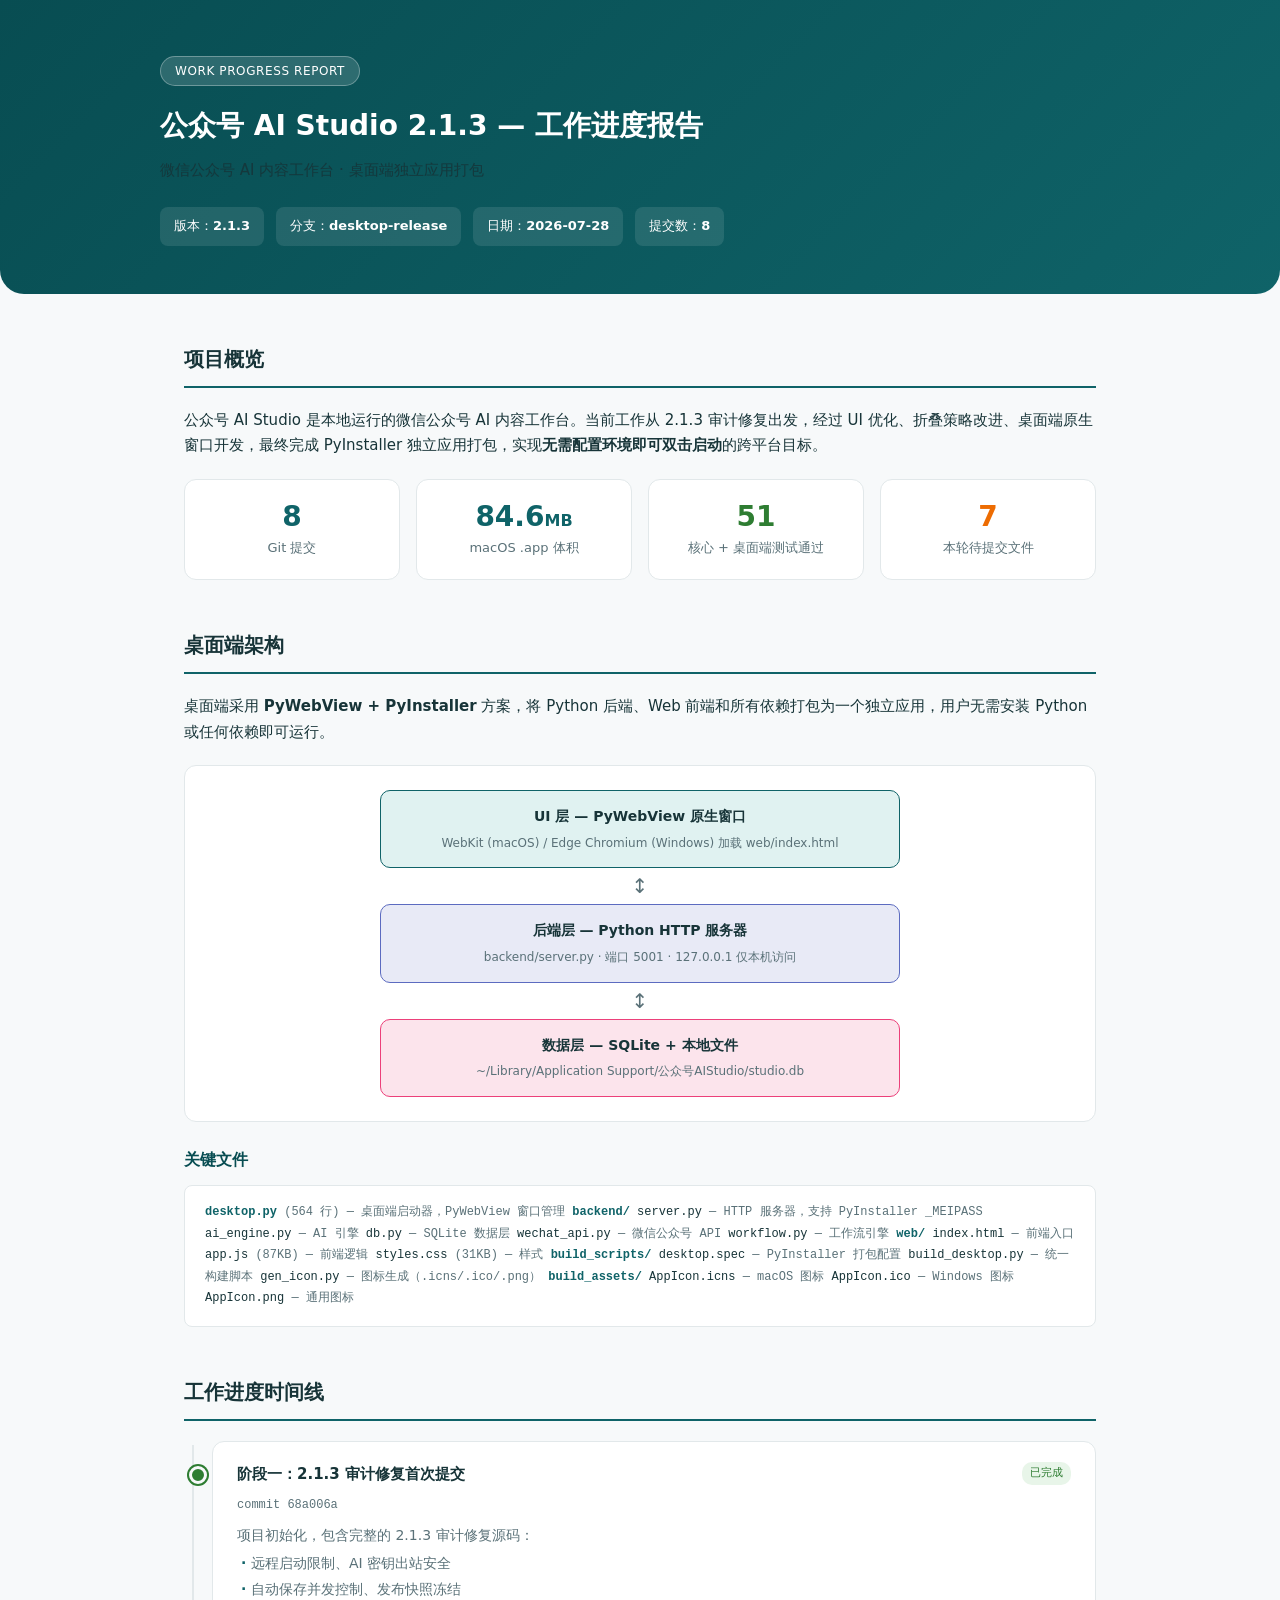
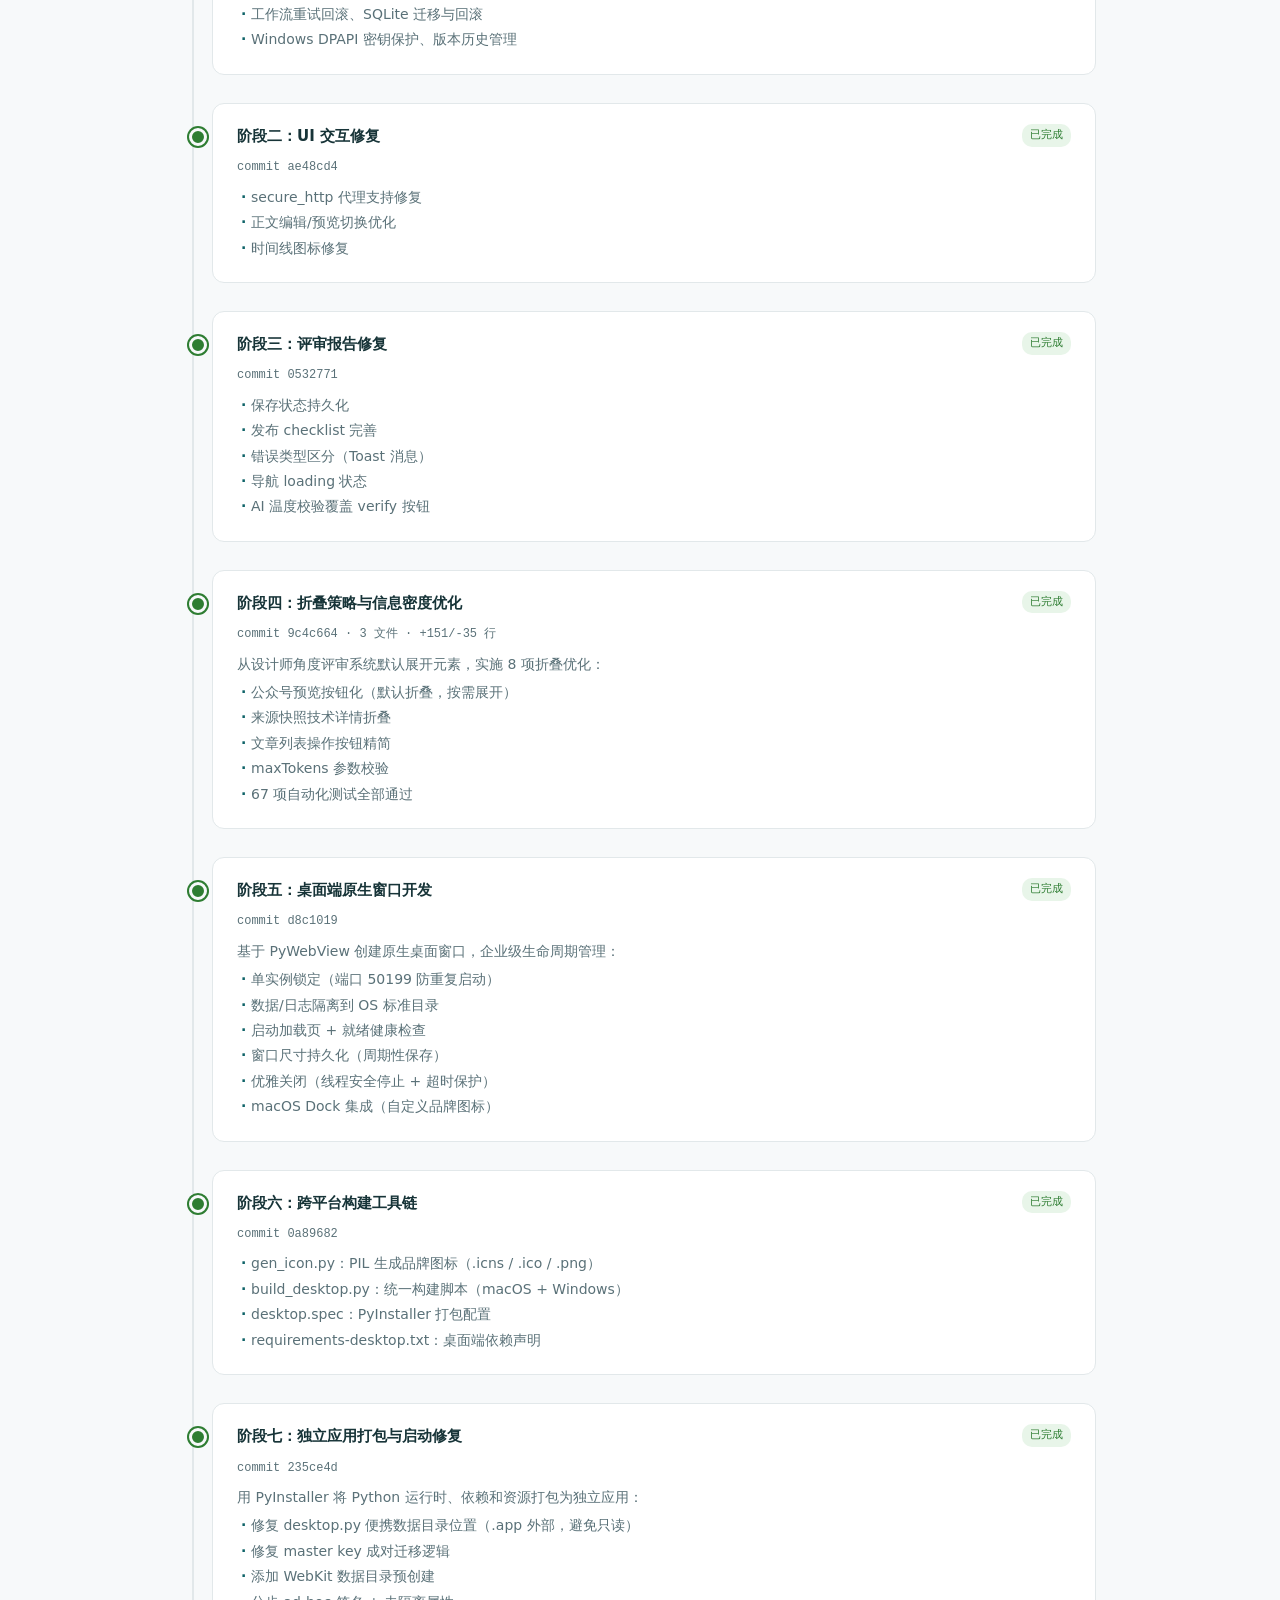
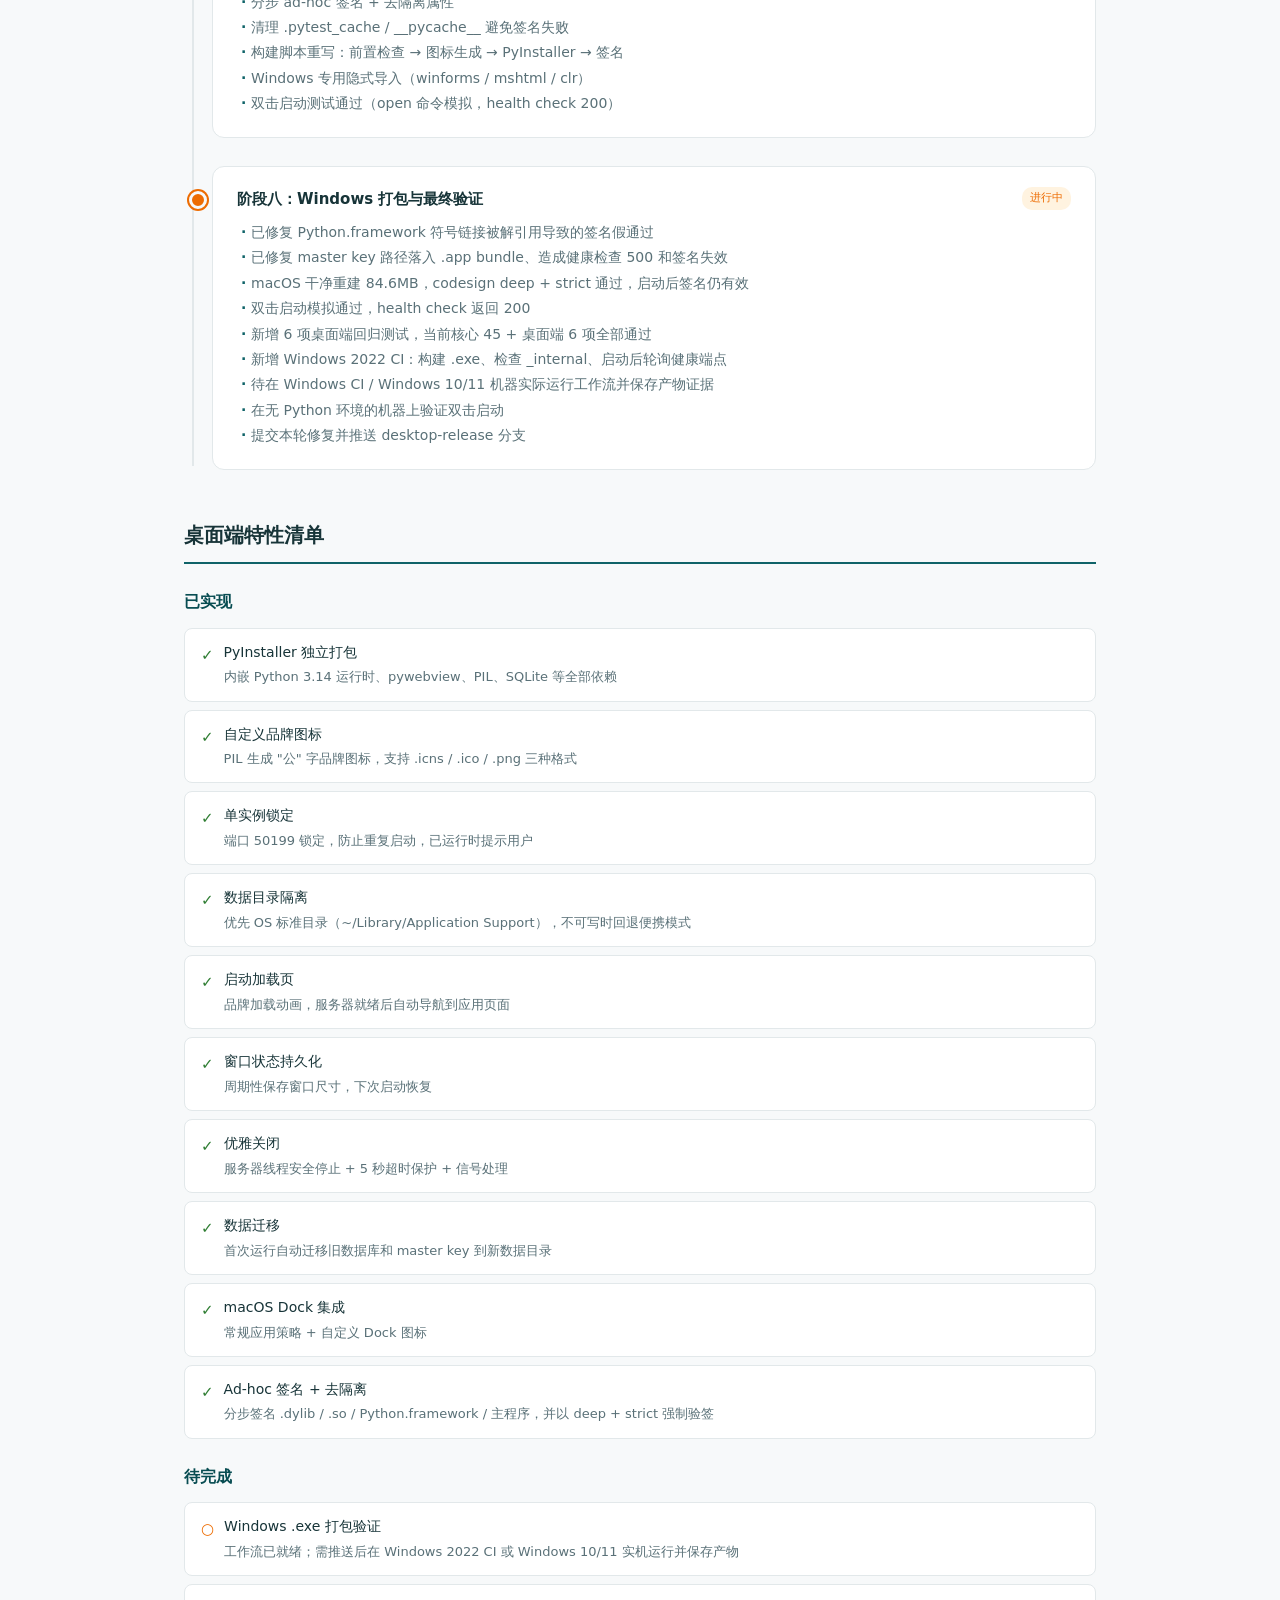
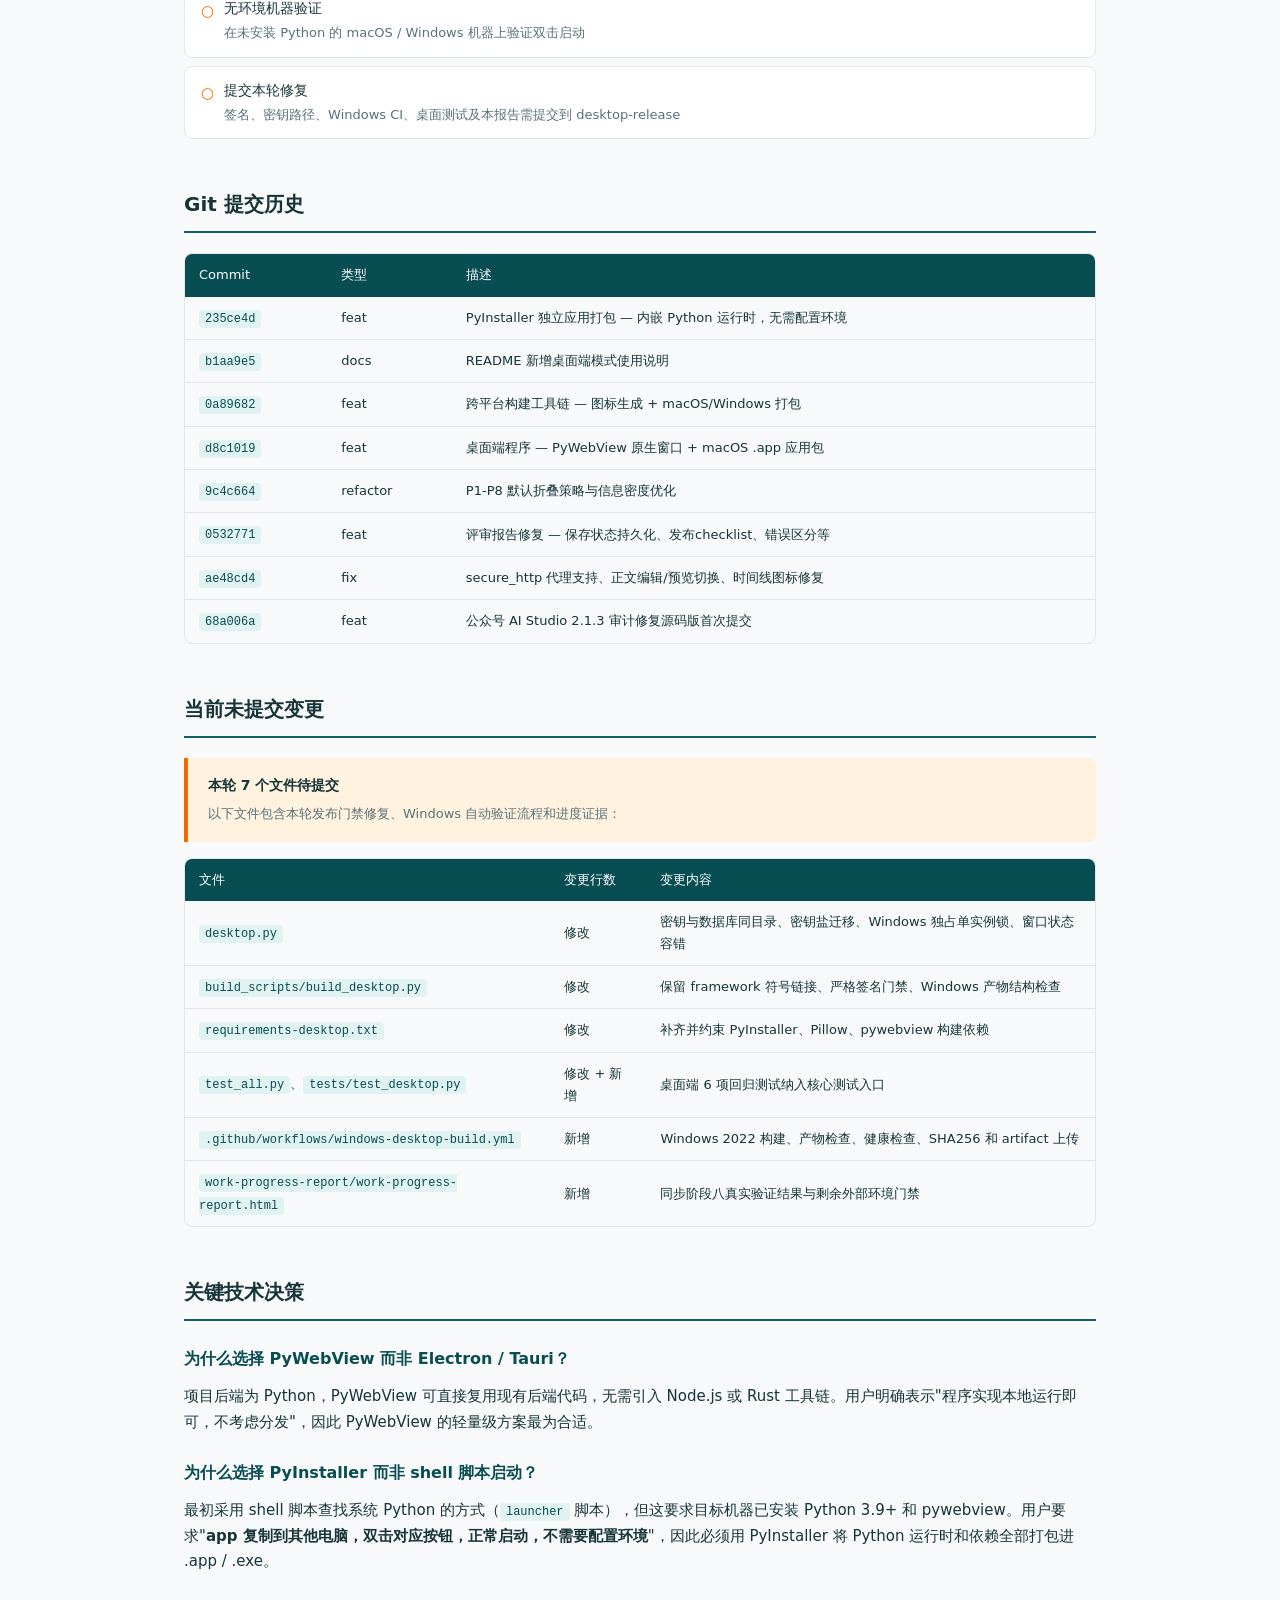
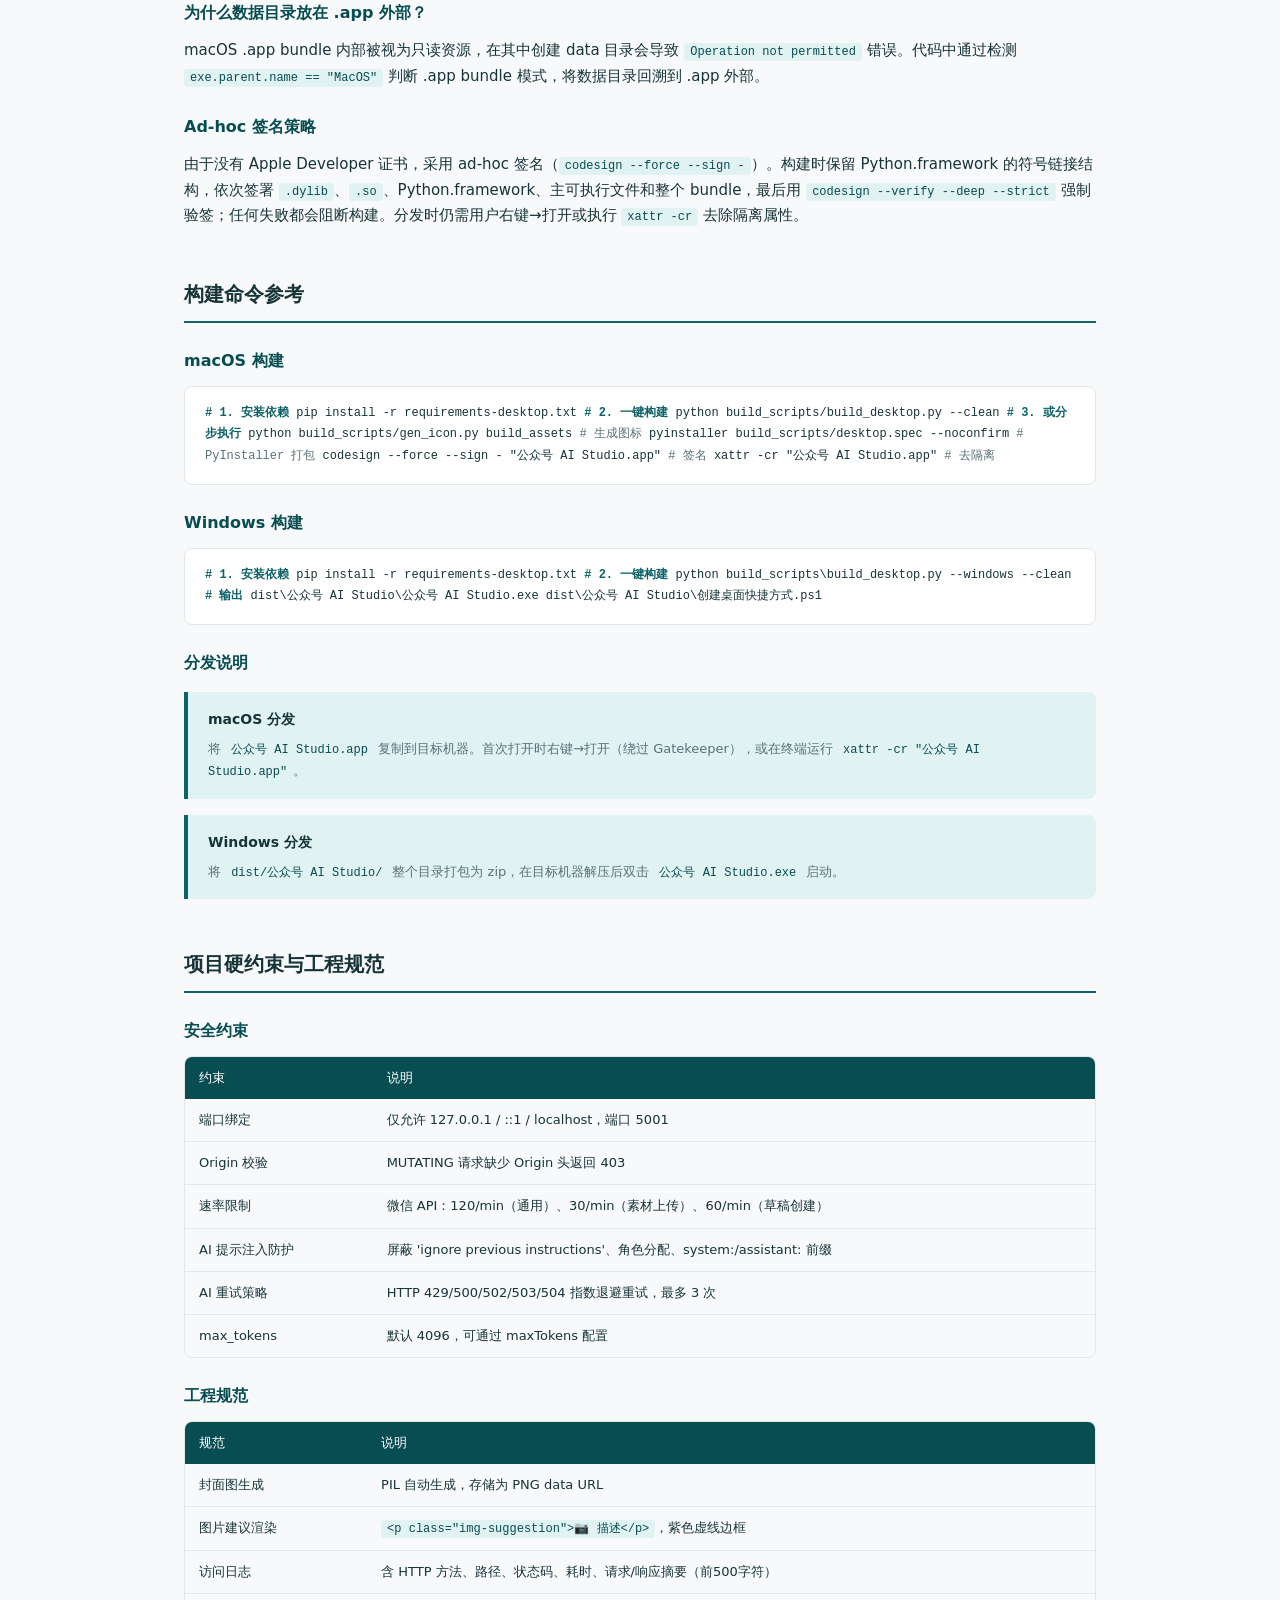
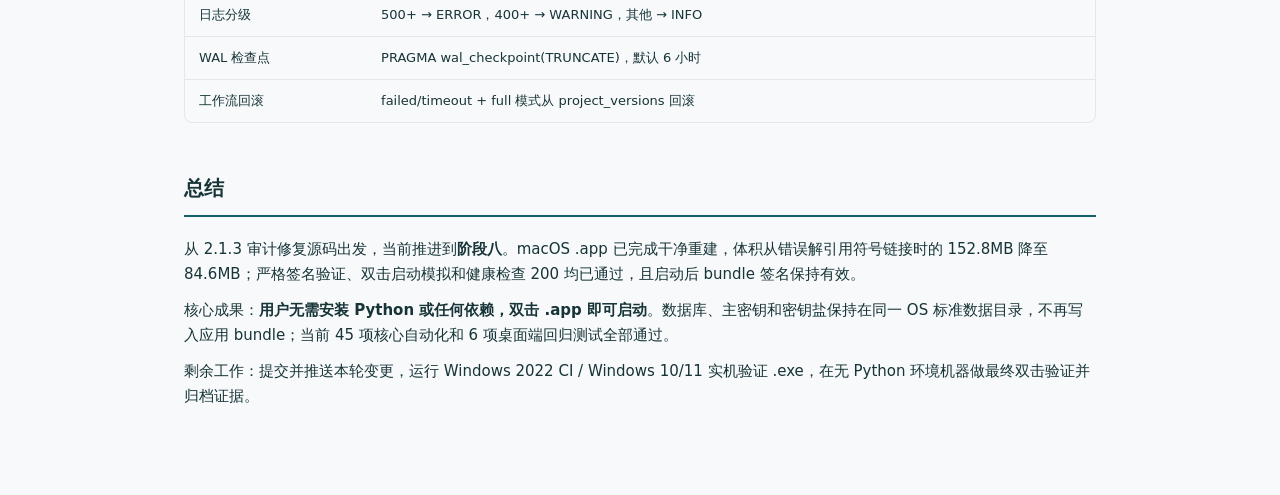
==== work-progress-report/work-progress-report.html @ 829db458 "fix: harden desktop packaging and validation" ====
<!-- Generated by Trae Work -->
<!DOCTYPE html>
<html lang="zh-CN">
<head>
<meta charset="UTF-8">
<meta name="viewport" content="width=device-width,initial-scale=1">
<title>公众号 AI Studio — 工作进度报告</title>
<style>
  @font-face {
    font-family: "Noto Sans SC";
    src: url("./_shared/fonts/NotoSansSC-Regular.ttf") format("truetype");
    font-weight: 400;
    font-display: swap;
  }
  @font-face {
    font-family: "Noto Sans SC";
    src: url("./_shared/fonts/NotoSansSC-Medium.ttf") format("truetype");
    font-weight: 500;
    font-display: swap;
  }
  @font-face {
    font-family: "Noto Sans SC";
    src: url("./_shared/fonts/NotoSansSC-Bold.ttf") format("truetype");
    font-weight: 700;
    font-display: swap;
  }
  :root {
    --bg: #f7f9fa;
    --bg2: #ffffff;
    --ink: #173438;
    --muted: #5a7178;
    --rule: #e2e8ea;
    --accent: #0f6368;
    --accent2: #084d52;
    --accent-light: #e0f2f1;
    --success: #2e7d32;
    --warning: #ed6c02;
    --danger: #c62828;
  }
  * { margin: 0; padding: 0; box-sizing: border-box; }
  body {
    font-family: "Noto Sans SC", -apple-system, "PingFang SC", "Microsoft YaHei", system-ui, sans-serif;
    background: var(--bg);
    color: var(--ink);
    line-height: 1.7;
    font-size: 15px;
  }
  .container { max-width: 960px; margin: 0 auto; padding: 0 24px 80px; }

  /* Hero */
  .hero {
    background: linear-gradient(135deg, var(--accent2), var(--accent));
    color: #fff;
    padding: 56px 24px 48px;
    border-radius: 0 0 24px 24px;
  }
  .hero-inner { max-width: 960px; margin: 0 auto; }
  .hero-badge {
    display: inline-block;
    background: rgba(255,255,255,0.15);
    border: 1px solid rgba(255,255,255,0.3);
    border-radius: 20px;
    padding: 4px 14px;
    font-size: 12px;
    font-weight: 500;
    letter-spacing: 0.05em;
    margin-bottom: 16px;
  }
  .hero h1 { font-size: 28px; font-weight: 700; margin-bottom: 8px; }
  .hero .subtitle { font-size: 15px; opacity: 0.85; margin-bottom: 24px; }
  .hero-meta { display: flex; flex-wrap: wrap; gap: 12px; }
  .hero-meta .meta-item {
    background: rgba(255,255,255,0.1);
    border-radius: 8px;
    padding: 8px 14px;
    font-size: 13px;
  }
  .hero-meta .meta-item strong { font-weight: 700; }

  /* Section */
  section { margin-top: 48px; }
  h2 {
    font-size: 20px;
    font-weight: 700;
    color: var(--ink);
    padding-bottom: 10px;
    border-bottom: 2px solid var(--accent);
    margin-bottom: 20px;
  }
  h3 {
    font-size: 16px;
    font-weight: 600;
    color: var(--accent2);
    margin: 24px 0 12px;
  }
  h4 {
    font-size: 14px;
    font-weight: 600;
    color: var(--ink);
    margin: 16px 0 8px;
  }
  p { margin-bottom: 10px; color: var(--ink); }
  strong { font-weight: 600; }

  /* Status cards */
  .status-grid {
    display: grid;
    grid-template-columns: repeat(auto-fit, minmax(180px, 1fr));
    gap: 16px;
    margin: 20px 0;
  }
  .status-card {
    background: var(--bg2);
    border: 1px solid var(--rule);
    border-radius: 12px;
    padding: 20px;
    text-align: center;
  }
  .status-card .num {
    font-size: 28px;
    font-weight: 700;
    color: var(--accent);
    line-height: 1.2;
  }
  .status-card .label {
    font-size: 13px;
    color: var(--muted);
    margin-top: 4px;
  }
  .status-card .num.success { color: var(--success); }
  .status-card .num.warning { color: var(--warning); }

  /* Phase timeline */
  .timeline { position: relative; padding-left: 28px; }
  .timeline::before {
    content: "";
    position: absolute;
    left: 8px;
    top: 4px;
    bottom: 4px;
    width: 2px;
    background: var(--rule);
  }
  .phase {
    position: relative;
    margin-bottom: 28px;
    background: var(--bg2);
    border: 1px solid var(--rule);
    border-radius: 12px;
    padding: 20px 24px;
  }
  .phase::before {
    content: "";
    position: absolute;
    left: -24px;
    top: 24px;
    width: 12px;
    height: 12px;
    border-radius: 50%;
    background: var(--accent);
    border: 3px solid var(--bg);
    box-shadow: 0 0 0 2px var(--accent);
  }
  .phase.done::before { background: var(--success); box-shadow: 0 0 0 2px var(--success); }
  .phase.current::before { background: var(--warning); box-shadow: 0 0 0 2px var(--warning); }
  .phase-header {
    display: flex;
    justify-content: space-between;
    align-items: flex-start;
    margin-bottom: 8px;
  }
  .phase-title { font-size: 15px; font-weight: 600; color: var(--ink); }
  .phase-tag {
    font-size: 11px;
    font-weight: 500;
    padding: 2px 8px;
    border-radius: 10px;
    white-space: nowrap;
  }
  .tag-done { background: #e8f5e9; color: var(--success); }
  .tag-current { background: #fff3e0; color: var(--warning); }
  .tag-pending { background: #f5f5f5; color: var(--muted); }
  .phase-commit {
    font-family: "SF Mono", "Fira Code", monospace;
    font-size: 12px;
    color: var(--muted);
    margin-bottom: 8px;
  }
  .phase-desc { font-size: 14px; color: var(--muted); line-height: 1.6; }
  .phase-desc ul { list-style: none; margin-top: 6px; }
  .phase-desc li { padding-left: 14px; position: relative; margin-bottom: 3px; }
  .phase-desc li::before { content: "·"; position: absolute; left: 4px; color: var(--accent); font-weight: 700; }

  /* Table */
  .table-wrap {
    overflow-x: auto;
    overflow-y: auto;
    max-height: 600px;
    border-radius: 8px;
    border: 1px solid var(--rule);
  }
  table {
    width: 100%;
    border-collapse: collapse;
    font-size: 13px;
  }
  th {
    background: var(--accent2);
    color: #fff;
    text-align: left;
    padding: 10px 14px;
    font-weight: 500;
    position: sticky;
    top: 0;
    z-index: 1;
  }
  td {
    padding: 10px 14px;
    border-bottom: 1px solid var(--rule);
    color: var(--ink);
  }
  tr:last-child td { border-bottom: none; }
  tr:hover td { background: var(--accent-light); }

  /* Callout */
  .callout {
    background: var(--accent-light);
    border-left: 4px solid var(--accent);
    border-radius: 0 8px 8px 0;
    padding: 16px 20px;
    margin: 16px 0;
  }
  .callout-warning {
    background: #fff3e0;
    border-left-color: var(--warning);
  }
  .callout-title { font-weight: 600; margin-bottom: 6px; font-size: 14px; }
  .callout p { font-size: 13px; color: var(--muted); margin: 0; }

  /* Feature list */
  .feature-list { list-style: none; }
  .feature-list li {
    background: var(--bg2);
    border: 1px solid var(--rule);
    border-radius: 8px;
    padding: 12px 16px;
    margin-bottom: 8px;
    display: flex;
    align-items: flex-start;
    gap: 10px;
  }
  .feature-list .check {
    color: var(--success);
    font-weight: 700;
    flex-shrink: 0;
    margin-top: 2px;
  }
  .feature-list .pending-icon {
    color: var(--warning);
    flex-shrink: 0;
    margin-top: 2px;
  }
  .feature-list .item-content { flex: 1; }
  .feature-list .item-title { font-weight: 500; font-size: 14px; }
  .feature-list .item-desc { font-size: 13px; color: var(--muted); margin-top: 2px; }

  /* Code */
  code {
    font-family: "SF Mono", "Fira Code", monospace;
    font-size: 12px;
    background: var(--accent-light);
    color: var(--accent2);
    padding: 2px 6px;
    border-radius: 4px;
  }

  /* Architecture diagram */
  .arch-diagram {
    background: var(--bg2);
    border: 1px solid var(--rule);
    border-radius: 12px;
    padding: 24px;
    margin: 20px 0;
  }
  .arch-flow {
    display: flex;
    flex-direction: column;
    align-items: center;
    gap: 8px;
  }
  .arch-layer {
    width: 100%;
    max-width: 520px;
    border-radius: 10px;
    padding: 14px 20px;
    text-align: center;
    font-size: 13px;
  }
  .arch-layer.ui { background: var(--accent-light); border: 1px solid var(--accent); }
  .arch-layer.backend { background: #e8eaf6; border: 1px solid #5c6bc0; }
  .arch-layer.data { background: #fce4ec; border: 1px solid #ec407a; }
  .arch-layer .layer-title { font-weight: 600; font-size: 14px; margin-bottom: 4px; }
  .arch-layer .layer-detail { font-size: 12px; color: var(--muted); }
  .arch-arrow {
    color: var(--muted);
    font-size: 20px;
    line-height: 1;
  }

  /* File tree */
  .file-tree {
    background: var(--bg2);
    border: 1px solid var(--rule);
    border-radius: 8px;
    padding: 16px 20px;
    font-family: "SF Mono", "Fira Code", monospace;
    font-size: 12px;
    line-height: 1.8;
    color: var(--ink);
    overflow-x: auto;
  }
  .file-tree .dir { color: var(--accent); font-weight: 600; }
  .file-tree .file { color: var(--ink); }
  .file-tree .size { color: var(--muted); }

  @media print {
    .hero { border-radius: 0; }
    .phase { break-inside: avoid; }
    table { font-size: 11px; }
  }
  @media (max-width: 600px) {
    .hero h1 { font-size: 22px; }
    .hero-meta { flex-direction: column; }
    .container { padding: 0 16px 60px; }
    .status-grid { grid-template-columns: 1fr 1fr; }
  }
</style>
</head>
<body>

<!-- Hero -->
<div class="hero">
  <div class="hero-inner">
    <span class="hero-badge">WORK PROGRESS REPORT</span>
    <h1>公众号 AI Studio 2.1.3 — 工作进度报告</h1>
    <p class="subtitle">微信公众号 AI 内容工作台 · 桌面端独立应用打包</p>
    <div class="hero-meta">
      <div class="meta-item">版本：<strong>2.1.3</strong></div>
      <div class="meta-item">分支：<strong>desktop-release</strong></div>
      <div class="meta-item">日期：<strong>2026-07-28</strong></div>
      <div class="meta-item">提交数：<strong>8</strong></div>
    </div>
  </div>
</div>

<div class="container">

<!-- 概览数据 -->
<section>
  <h2>项目概览</h2>
  <p>公众号 AI Studio 是本地运行的微信公众号 AI 内容工作台。当前工作从 2.1.3 审计修复出发，经过 UI 优化、折叠策略改进、桌面端原生窗口开发，最终完成 PyInstaller 独立应用打包，实现<strong>无需配置环境即可双击启动</strong>的跨平台目标。</p>

  <div class="status-grid">
    <div class="status-card">
      <div class="num">8</div>
      <div class="label">Git 提交</div>
    </div>
    <div class="status-card">
      <div class="num">84.6<span style="font-size:16px">MB</span></div>
      <div class="label">macOS .app 体积</div>
    </div>
    <div class="status-card">
      <div class="num success">51</div>
      <div class="label">核心 + 桌面端测试通过</div>
    </div>
    <div class="status-card">
      <div class="num warning">7</div>
      <div class="label">本轮待提交文件</div>
    </div>
  </div>
</section>

<!-- 架构图 -->
<section>
  <h2>桌面端架构</h2>
  <p>桌面端采用 <strong>PyWebView + PyInstaller</strong> 方案，将 Python 后端、Web 前端和所有依赖打包为一个独立应用，用户无需安装 Python 或任何依赖即可运行。</p>

  <div class="arch-diagram">
    <div class="arch-flow">
      <div class="arch-layer ui">
        <div class="layer-title">UI 层 — PyWebView 原生窗口</div>
        <div class="layer-detail">WebKit (macOS) / Edge Chromium (Windows) 加载 web/index.html</div>
      </div>
      <div class="arch-arrow">↕</div>
      <div class="arch-layer backend">
        <div class="layer-title">后端层 — Python HTTP 服务器</div>
        <div class="layer-detail">backend/server.py · 端口 5001 · 127.0.0.1 仅本机访问</div>
      </div>
      <div class="arch-arrow">↕</div>
      <div class="arch-layer data">
        <div class="layer-title">数据层 — SQLite + 本地文件</div>
        <div class="layer-detail">~/Library/Application Support/公众号AIStudio/studio.db</div>
      </div>
    </div>
  </div>

  <h3>关键文件</h3>
  <div class="file-tree">
<span class="dir">desktop.py</span> <span class="size">(564 行)</span>  <span class="size">— 桌面端启动器，PyWebView 窗口管理</span>
<span class="dir">backend/</span>
  <span class="file">server.py</span>        <span class="size">— HTTP 服务器，支持 PyInstaller _MEIPASS</span>
  <span class="file">ai_engine.py</span>     <span class="size">— AI 引擎</span>
  <span class="file">db.py</span>            <span class="size">— SQLite 数据层</span>
  <span class="file">wechat_api.py</span>   <span class="size">— 微信公众号 API</span>
  <span class="file">workflow.py</span>     <span class="size">— 工作流引擎</span>
<span class="dir">web/</span>
  <span class="file">index.html</span>       <span class="size">— 前端入口</span>
  <span class="file">app.js</span>           <span class="size">(87KB) — 前端逻辑</span>
  <span class="file">styles.css</span>      <span class="size">(31KB) — 样式</span>
<span class="dir">build_scripts/</span>
  <span class="file">desktop.spec</span>     <span class="size">— PyInstaller 打包配置</span>
  <span class="file">build_desktop.py</span> <span class="size">— 统一构建脚本</span>
  <span class="file">gen_icon.py</span>      <span class="size">— 图标生成（.icns/.ico/.png）</span>
<span class="dir">build_assets/</span>
  <span class="file">AppIcon.icns</span>     <span class="size">— macOS 图标</span>
  <span class="file">AppIcon.ico</span>      <span class="size">— Windows 图标</span>
  <span class="file">AppIcon.png</span>      <span class="size">— 通用图标</span>
  </div>
</section>

<!-- 工作阶段时间线 -->
<section>
  <h2>工作进度时间线</h2>

  <div class="timeline">

    <div class="phase done">
      <div class="phase-header">
        <span class="phase-title">阶段一：2.1.3 审计修复首次提交</span>
        <span class="phase-tag tag-done">已完成</span>
      </div>
      <div class="phase-commit">commit 68a006a</div>
      <div class="phase-desc">
        项目初始化，包含完整的 2.1.3 审计修复源码：
        <ul>
          <li>远程启动限制、AI 密钥出站安全</li>
          <li>自动保存并发控制、发布快照冻结</li>
          <li>工作流重试回滚、SQLite 迁移与回滚</li>
          <li>Windows DPAPI 密钥保护、版本历史管理</li>
        </ul>
      </div>
    </div>

    <div class="phase done">
      <div class="phase-header">
        <span class="phase-title">阶段二：UI 交互修复</span>
        <span class="phase-tag tag-done">已完成</span>
      </div>
      <div class="phase-commit">commit ae48cd4</div>
      <div class="phase-desc">
        <ul>
          <li>secure_http 代理支持修复</li>
          <li>正文编辑/预览切换优化</li>
          <li>时间线图标修复</li>
        </ul>
      </div>
    </div>

    <div class="phase done">
      <div class="phase-header">
        <span class="phase-title">阶段三：评审报告修复</span>
        <span class="phase-tag tag-done">已完成</span>
      </div>
      <div class="phase-commit">commit 0532771</div>
      <div class="phase-desc">
        <ul>
          <li>保存状态持久化</li>
          <li>发布 checklist 完善</li>
          <li>错误类型区分（Toast 消息）</li>
          <li>导航 loading 状态</li>
          <li>AI 温度校验覆盖 verify 按钮</li>
        </ul>
      </div>
    </div>

    <div class="phase done">
      <div class="phase-header">
        <span class="phase-title">阶段四：折叠策略与信息密度优化</span>
        <span class="phase-tag tag-done">已完成</span>
      </div>
      <div class="phase-commit">commit 9c4c664 · 3 文件 · +151/-35 行</div>
      <div class="phase-desc">
        从设计师角度评审系统默认展开元素，实施 8 项折叠优化：
        <ul>
          <li>公众号预览按钮化（默认折叠，按需展开）</li>
          <li>来源快照技术详情折叠</li>
          <li>文章列表操作按钮精简</li>
          <li>maxTokens 参数校验</li>
          <li>67 项自动化测试全部通过</li>
        </ul>
      </div>
    </div>

    <div class="phase done">
      <div class="phase-header">
        <span class="phase-title">阶段五：桌面端原生窗口开发</span>
        <span class="phase-tag tag-done">已完成</span>
      </div>
      <div class="phase-commit">commit d8c1019</div>
      <div class="phase-desc">
        基于 PyWebView 创建原生桌面窗口，企业级生命周期管理：
        <ul>
          <li>单实例锁定（端口 50199 防重复启动）</li>
          <li>数据/日志隔离到 OS 标准目录</li>
          <li>启动加载页 + 就绪健康检查</li>
          <li>窗口尺寸持久化（周期性保存）</li>
          <li>优雅关闭（线程安全停止 + 超时保护）</li>
          <li>macOS Dock 集成（自定义品牌图标）</li>
        </ul>
      </div>
    </div>

    <div class="phase done">
      <div class="phase-header">
        <span class="phase-title">阶段六：跨平台构建工具链</span>
        <span class="phase-tag tag-done">已完成</span>
      </div>
      <div class="phase-commit">commit 0a89682</div>
      <div class="phase-desc">
        <ul>
          <li>gen_icon.py：PIL 生成品牌图标（.icns / .ico / .png）</li>
          <li>build_desktop.py：统一构建脚本（macOS + Windows）</li>
          <li>desktop.spec：PyInstaller 打包配置</li>
          <li>requirements-desktop.txt：桌面端依赖声明</li>
        </ul>
      </div>
    </div>

    <div class="phase done">
      <div class="phase-header">
        <span class="phase-title">阶段七：独立应用打包与启动修复</span>
        <span class="phase-tag tag-done">已完成</span>
      </div>
      <div class="phase-commit">commit 235ce4d</div>
      <div class="phase-desc">
        用 PyInstaller 将 Python 运行时、依赖和资源打包为独立应用：
        <ul>
          <li>修复 desktop.py 便携数据目录位置（.app 外部，避免只读）</li>
          <li>修复 master key 成对迁移逻辑</li>
          <li>添加 WebKit 数据目录预创建</li>
          <li>分步 ad-hoc 签名 + 去隔离属性</li>
          <li>清理 .pytest_cache / __pycache__ 避免签名失败</li>
          <li>构建脚本重写：前置检查 → 图标生成 → PyInstaller → 签名</li>
          <li>Windows 专用隐式导入（winforms / mshtml / clr）</li>
          <li>双击启动测试通过（open 命令模拟，health check 200）</li>
        </ul>
      </div>
    </div>

    <div class="phase current">
      <div class="phase-header">
        <span class="phase-title">阶段八：Windows 打包与最终验证</span>
        <span class="phase-tag tag-current">进行中</span>
      </div>
      <div class="phase-desc">
        <ul>
          <li>已修复 Python.framework 符号链接被解引用导致的签名假通过</li>
          <li>已修复 master key 路径落入 .app bundle、造成健康检查 500 和签名失效</li>
          <li>macOS 干净重建 84.6MB，codesign deep + strict 通过，启动后签名仍有效</li>
          <li>双击启动模拟通过，health check 返回 200</li>
          <li>新增 6 项桌面端回归测试，当前核心 45 + 桌面端 6 项全部通过</li>
          <li>新增 Windows 2022 CI：构建 .exe、检查 _internal、启动后轮询健康端点</li>
          <li>待在 Windows CI / Windows 10/11 机器实际运行工作流并保存产物证据</li>
          <li>在无 Python 环境的机器上验证双击启动</li>
          <li>提交本轮修复并推送 desktop-release 分支</li>
        </ul>
      </div>
    </div>

  </div>
</section>

<!-- 桌面端特性 -->
<section>
  <h2>桌面端特性清单</h2>

  <h3>已实现</h3>
  <ul class="feature-list">
    <li>
      <span class="check">✓</span>
      <div class="item-content">
        <div class="item-title">PyInstaller 独立打包</div>
        <div class="item-desc">内嵌 Python 3.14 运行时、pywebview、PIL、SQLite 等全部依赖</div>
      </div>
    </li>
    <li>
      <span class="check">✓</span>
      <div class="item-content">
        <div class="item-title">自定义品牌图标</div>
        <div class="item-desc">PIL 生成 "公" 字品牌图标，支持 .icns / .ico / .png 三种格式</div>
      </div>
    </li>
    <li>
      <span class="check">✓</span>
      <div class="item-content">
        <div class="item-title">单实例锁定</div>
        <div class="item-desc">端口 50199 锁定，防止重复启动，已运行时提示用户</div>
      </div>
    </li>
    <li>
      <span class="check">✓</span>
      <div class="item-content">
        <div class="item-title">数据目录隔离</div>
        <div class="item-desc">优先 OS 标准目录（~/Library/Application Support），不可写时回退便携模式</div>
      </div>
    </li>
    <li>
      <span class="check">✓</span>
      <div class="item-content">
        <div class="item-title">启动加载页</div>
        <div class="item-desc">品牌加载动画，服务器就绪后自动导航到应用页面</div>
      </div>
    </li>
    <li>
      <span class="check">✓</span>
      <div class="item-content">
        <div class="item-title">窗口状态持久化</div>
        <div class="item-desc">周期性保存窗口尺寸，下次启动恢复</div>
      </div>
    </li>
    <li>
      <span class="check">✓</span>
      <div class="item-content">
        <div class="item-title">优雅关闭</div>
        <div class="item-desc">服务器线程安全停止 + 5 秒超时保护 + 信号处理</div>
      </div>
    </li>
    <li>
      <span class="check">✓</span>
      <div class="item-content">
        <div class="item-title">数据迁移</div>
        <div class="item-desc">首次运行自动迁移旧数据库和 master key 到新数据目录</div>
      </div>
    </li>
    <li>
      <span class="check">✓</span>
      <div class="item-content">
        <div class="item-title">macOS Dock 集成</div>
        <div class="item-desc">常规应用策略 + 自定义 Dock 图标</div>
      </div>
    </li>
    <li>
      <span class="check">✓</span>
      <div class="item-content">
        <div class="item-title">Ad-hoc 签名 + 去隔离</div>
        <div class="item-desc">分步签名 .dylib / .so / Python.framework / 主程序，并以 deep + strict 强制验签</div>
      </div>
    </li>
  </ul>

  <h3>待完成</h3>
  <ul class="feature-list">
    <li>
      <span class="pending-icon">○</span>
      <div class="item-content">
        <div class="item-title">Windows .exe 打包验证</div>
        <div class="item-desc">工作流已就绪；需推送后在 Windows 2022 CI 或 Windows 10/11 实机运行并保存产物</div>
      </div>
    </li>
    <li>
      <span class="pending-icon">○</span>
      <div class="item-content">
        <div class="item-title">无环境机器验证</div>
        <div class="item-desc">在未安装 Python 的 macOS / Windows 机器上验证双击启动</div>
      </div>
    </li>
    <li>
      <span class="pending-icon">○</span>
      <div class="item-content">
        <div class="item-title">提交本轮修复</div>
        <div class="item-desc">签名、密钥路径、Windows CI、桌面测试及本报告需提交到 desktop-release</div>
      </div>
    </li>
  </ul>
</section>

<!-- Git 提交历史 -->
<section>
  <h2>Git 提交历史</h2>
  <div class="table-wrap">
    <table>
      <thead>
        <tr>
          <th>Commit</th>
          <th>类型</th>
          <th>描述</th>
        </tr>
      </thead>
      <tbody>
        <tr>
          <td><code>235ce4d</code></td>
          <td>feat</td>
          <td>PyInstaller 独立应用打包 — 内嵌 Python 运行时，无需配置环境</td>
        </tr>
        <tr>
          <td><code>b1aa9e5</code></td>
          <td>docs</td>
          <td>README 新增桌面端模式使用说明</td>
        </tr>
        <tr>
          <td><code>0a89682</code></td>
          <td>feat</td>
          <td>跨平台构建工具链 — 图标生成 + macOS/Windows 打包</td>
        </tr>
        <tr>
          <td><code>d8c1019</code></td>
          <td>feat</td>
          <td>桌面端程序 — PyWebView 原生窗口 + macOS .app 应用包</td>
        </tr>
        <tr>
          <td><code>9c4c664</code></td>
          <td>refactor</td>
          <td>P1-P8 默认折叠策略与信息密度优化</td>
        </tr>
        <tr>
          <td><code>0532771</code></td>
          <td>feat</td>
          <td>评审报告修复 — 保存状态持久化、发布checklist、错误区分等</td>
        </tr>
        <tr>
          <td><code>ae48cd4</code></td>
          <td>fix</td>
          <td>secure_http 代理支持、正文编辑/预览切换、时间线图标修复</td>
        </tr>
        <tr>
          <td><code>68a006a</code></td>
          <td>feat</td>
          <td>公众号 AI Studio 2.1.3 审计修复源码版首次提交</td>
        </tr>
      </tbody>
    </table>
  </div>
</section>

<!-- 未提交变更 -->
<section>
  <h2>当前未提交变更</h2>
  <div class="callout callout-warning">
    <div class="callout-title">本轮 7 个文件待提交</div>
    <p>以下文件包含本轮发布门禁修复、Windows 自动验证流程和进度证据：</p>
  </div>
  <div class="table-wrap">
    <table>
      <thead>
        <tr>
          <th>文件</th>
          <th>变更行数</th>
          <th>变更内容</th>
        </tr>
      </thead>
      <tbody>
        <tr>
          <td><code>desktop.py</code></td>
          <td>修改</td>
          <td>密钥与数据库同目录、密钥盐迁移、Windows 独占单实例锁、窗口状态容错</td>
        </tr>
        <tr>
          <td><code>build_scripts/build_desktop.py</code></td>
          <td>修改</td>
          <td>保留 framework 符号链接、严格签名门禁、Windows 产物结构检查</td>
        </tr>
        <tr>
          <td><code>requirements-desktop.txt</code></td>
          <td>修改</td>
          <td>补齐并约束 PyInstaller、Pillow、pywebview 构建依赖</td>
        </tr>
        <tr>
          <td><code>test_all.py</code>、<code>tests/test_desktop.py</code></td>
          <td>修改 + 新增</td>
          <td>桌面端 6 项回归测试纳入核心测试入口</td>
        </tr>
        <tr>
          <td><code>.github/workflows/windows-desktop-build.yml</code></td>
          <td>新增</td>
          <td>Windows 2022 构建、产物检查、健康检查、SHA256 和 artifact 上传</td>
        </tr>
        <tr>
          <td><code>work-progress-report/work-progress-report.html</code></td>
          <td>新增</td>
          <td>同步阶段八真实验证结果与剩余外部环境门禁</td>
        </tr>
      </tbody>
    </table>
  </div>
</section>

<!-- 关键技术决策 -->
<section>
  <h2>关键技术决策</h2>

  <h3>为什么选择 PyWebView 而非 Electron / Tauri？</h3>
  <p>项目后端为 Python，PyWebView 可直接复用现有后端代码，无需引入 Node.js 或 Rust 工具链。用户明确表示"程序实现本地运行即可，不考虑分发"，因此 PyWebView 的轻量级方案最为合适。</p>

  <h3>为什么选择 PyInstaller 而非 shell 脚本启动？</h3>
  <p>最初采用 shell 脚本查找系统 Python 的方式（<code>launcher</code> 脚本），但这要求目标机器已安装 Python 3.9+ 和 pywebview。用户要求"<strong>app 复制到其他电脑，双击对应按钮，正常启动，不需要配置环境</strong>"，因此必须用 PyInstaller 将 Python 运行时和依赖全部打包进 .app / .exe。</p>

  <h3>为什么数据目录放在 .app 外部？</h3>
  <p>macOS .app bundle 内部被视为只读资源，在其中创建 data 目录会导致 <code>Operation not permitted</code> 错误。代码中通过检测 <code>exe.parent.name == "MacOS"</code> 判断 .app bundle 模式，将数据目录回溯到 .app 外部。</p>

  <h3>Ad-hoc 签名策略</h3>
  <p>由于没有 Apple Developer 证书，采用 ad-hoc 签名（<code>codesign --force --sign -</code>）。构建时保留 Python.framework 的符号链接结构，依次签署 <code>.dylib</code>、<code>.so</code>、Python.framework、主可执行文件和整个 bundle，最后用 <code>codesign --verify --deep --strict</code> 强制验签；任何失败都会阻断构建。分发时仍需用户右键→打开或执行 <code>xattr -cr</code> 去除隔离属性。</p>
</section>

<!-- 构建命令 -->
<section>
  <h2>构建命令参考</h2>

  <h3>macOS 构建</h3>
  <div class="file-tree">
<span class="dir"># 1. 安装依赖</span>
pip install -r requirements-desktop.txt

<span class="dir"># 2. 一键构建</span>
python build_scripts/build_desktop.py --clean

<span class="dir"># 3. 或分步执行</span>
python build_scripts/gen_icon.py build_assets     <span class="size"># 生成图标</span>
pyinstaller build_scripts/desktop.spec --noconfirm <span class="size"># PyInstaller 打包</span>
codesign --force --sign - "公众号 AI Studio.app"  <span class="size"># 签名</span>
xattr -cr "公众号 AI Studio.app"                   <span class="size"># 去隔离</span>
  </div>

  <h3>Windows 构建</h3>
  <div class="file-tree">
<span class="dir"># 1. 安装依赖</span>
pip install -r requirements-desktop.txt

<span class="dir"># 2. 一键构建</span>
python build_scripts\build_desktop.py --windows --clean

<span class="dir"># 输出</span>
<span class="file">dist\公众号 AI Studio\公众号 AI Studio.exe</span>
<span class="file">dist\公众号 AI Studio\创建桌面快捷方式.ps1</span>
  </div>

  <h3>分发说明</h3>
  <div class="callout">
    <div class="callout-title">macOS 分发</div>
    <p>将 <code>公众号 AI Studio.app</code> 复制到目标机器。首次打开时右键→打开（绕过 Gatekeeper），或在终端运行 <code>xattr -cr "公众号 AI Studio.app"</code>。</p>
  </div>
  <div class="callout">
    <div class="callout-title">Windows 分发</div>
    <p>将 <code>dist/公众号 AI Studio/</code> 整个目录打包为 zip，在目标机器解压后双击 <code>公众号 AI Studio.exe</code> 启动。</p>
  </div>
</section>

<!-- 硬约束与工程规范 -->
<section>
  <h2>项目硬约束与工程规范</h2>

  <h3>安全约束</h3>
  <div class="table-wrap">
    <table>
      <thead>
        <tr><th>约束</th><th>说明</th></tr>
      </thead>
      <tbody>
        <tr><td>端口绑定</td><td>仅允许 127.0.0.1 / ::1 / localhost，端口 5001</td></tr>
        <tr><td>Origin 校验</td><td>MUTATING 请求缺少 Origin 头返回 403</td></tr>
        <tr><td>速率限制</td><td>微信 API：120/min（通用）、30/min（素材上传）、60/min（草稿创建）</td></tr>
        <tr><td>AI 提示注入防护</td><td>屏蔽 'ignore previous instructions'、角色分配、system:/assistant: 前缀</td></tr>
        <tr><td>AI 重试策略</td><td>HTTP 429/500/502/503/504 指数退避重试，最多 3 次</td></tr>
        <tr><td>max_tokens</td><td>默认 4096，可通过 maxTokens 配置</td></tr>
      </tbody>
    </table>
  </div>

  <h3>工程规范</h3>
  <div class="table-wrap">
    <table>
      <thead>
        <tr><th>规范</th><th>说明</th></tr>
      </thead>
      <tbody>
        <tr><td>封面图生成</td><td>PIL 自动生成，存储为 PNG data URL</td></tr>
        <tr><td>图片建议渲染</td><td><code>&lt;p class="img-suggestion"&gt;📷 描述&lt;/p&gt;</code>，紫色虚线边框</td></tr>
        <tr><td>访问日志</td><td>含 HTTP 方法、路径、状态码、耗时、请求/响应摘要（前500字符）</td></tr>
        <tr><td>日志分级</td><td>500+ → ERROR，400+ → WARNING，其他 → INFO</td></tr>
        <tr><td>WAL 检查点</td><td>PRAGMA wal_checkpoint(TRUNCATE)，默认 6 小时</td></tr>
        <tr><td>工作流回滚</td><td>failed/timeout + full 模式从 project_versions 回滚</td></tr>
      </tbody>
    </table>
  </div>
</section>

<!-- 总结 -->
<section>
  <h2>总结</h2>
  <p>从 2.1.3 审计修复源码出发，当前推进到<strong>阶段八</strong>。macOS .app 已完成干净重建，体积从错误解引用符号链接时的 152.8MB 降至 84.6MB；严格签名验证、双击启动模拟和健康检查 200 均已通过，且启动后 bundle 签名保持有效。</p>

  <p>核心成果：<strong>用户无需安装 Python 或任何依赖，双击 .app 即可启动</strong>。数据库、主密钥和密钥盐保持在同一 OS 标准数据目录，不再写入应用 bundle；当前 45 项核心自动化和 6 项桌面端回归测试全部通过。</p>

  <p>剩余工作：提交并推送本轮变更，运行 Windows 2022 CI / Windows 10/11 实机验证 .exe，在无 Python 环境机器做最终双击验证并归档证据。</p>
</section>

</div>

</body>
</html>
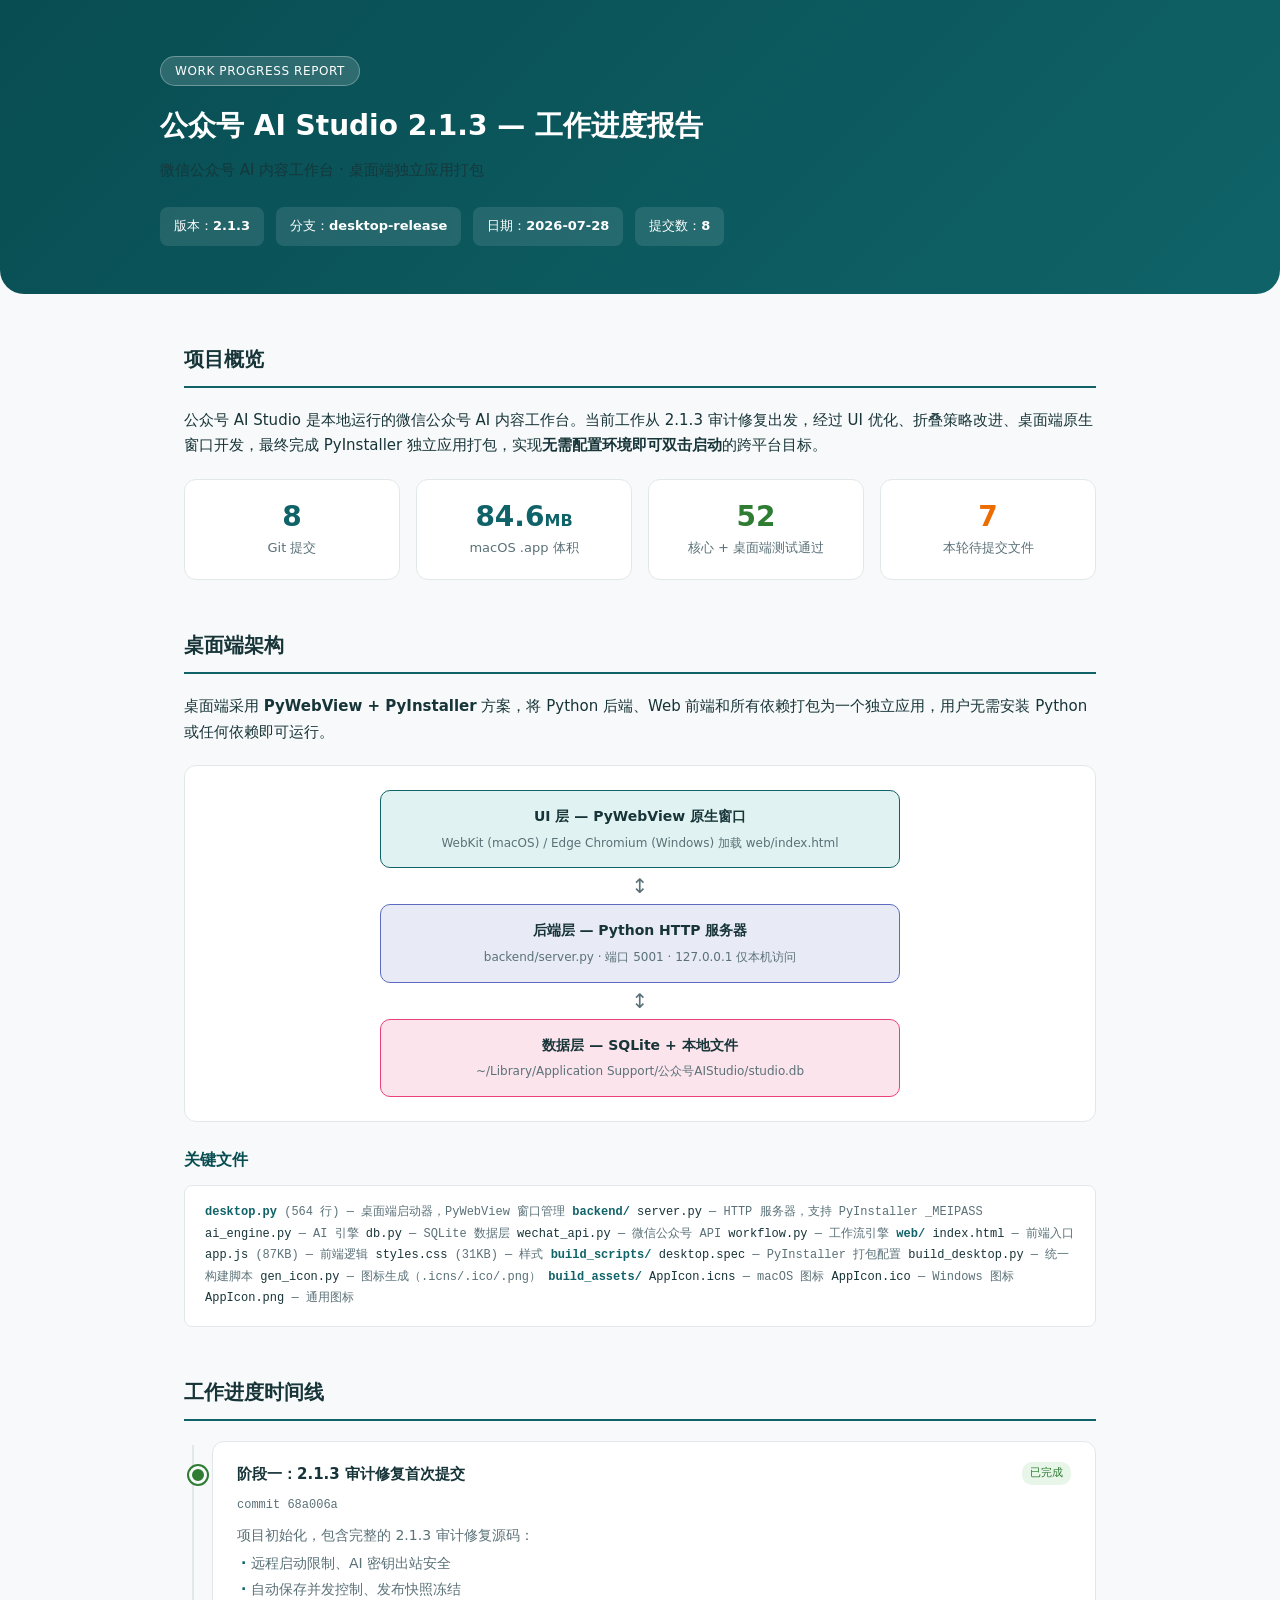
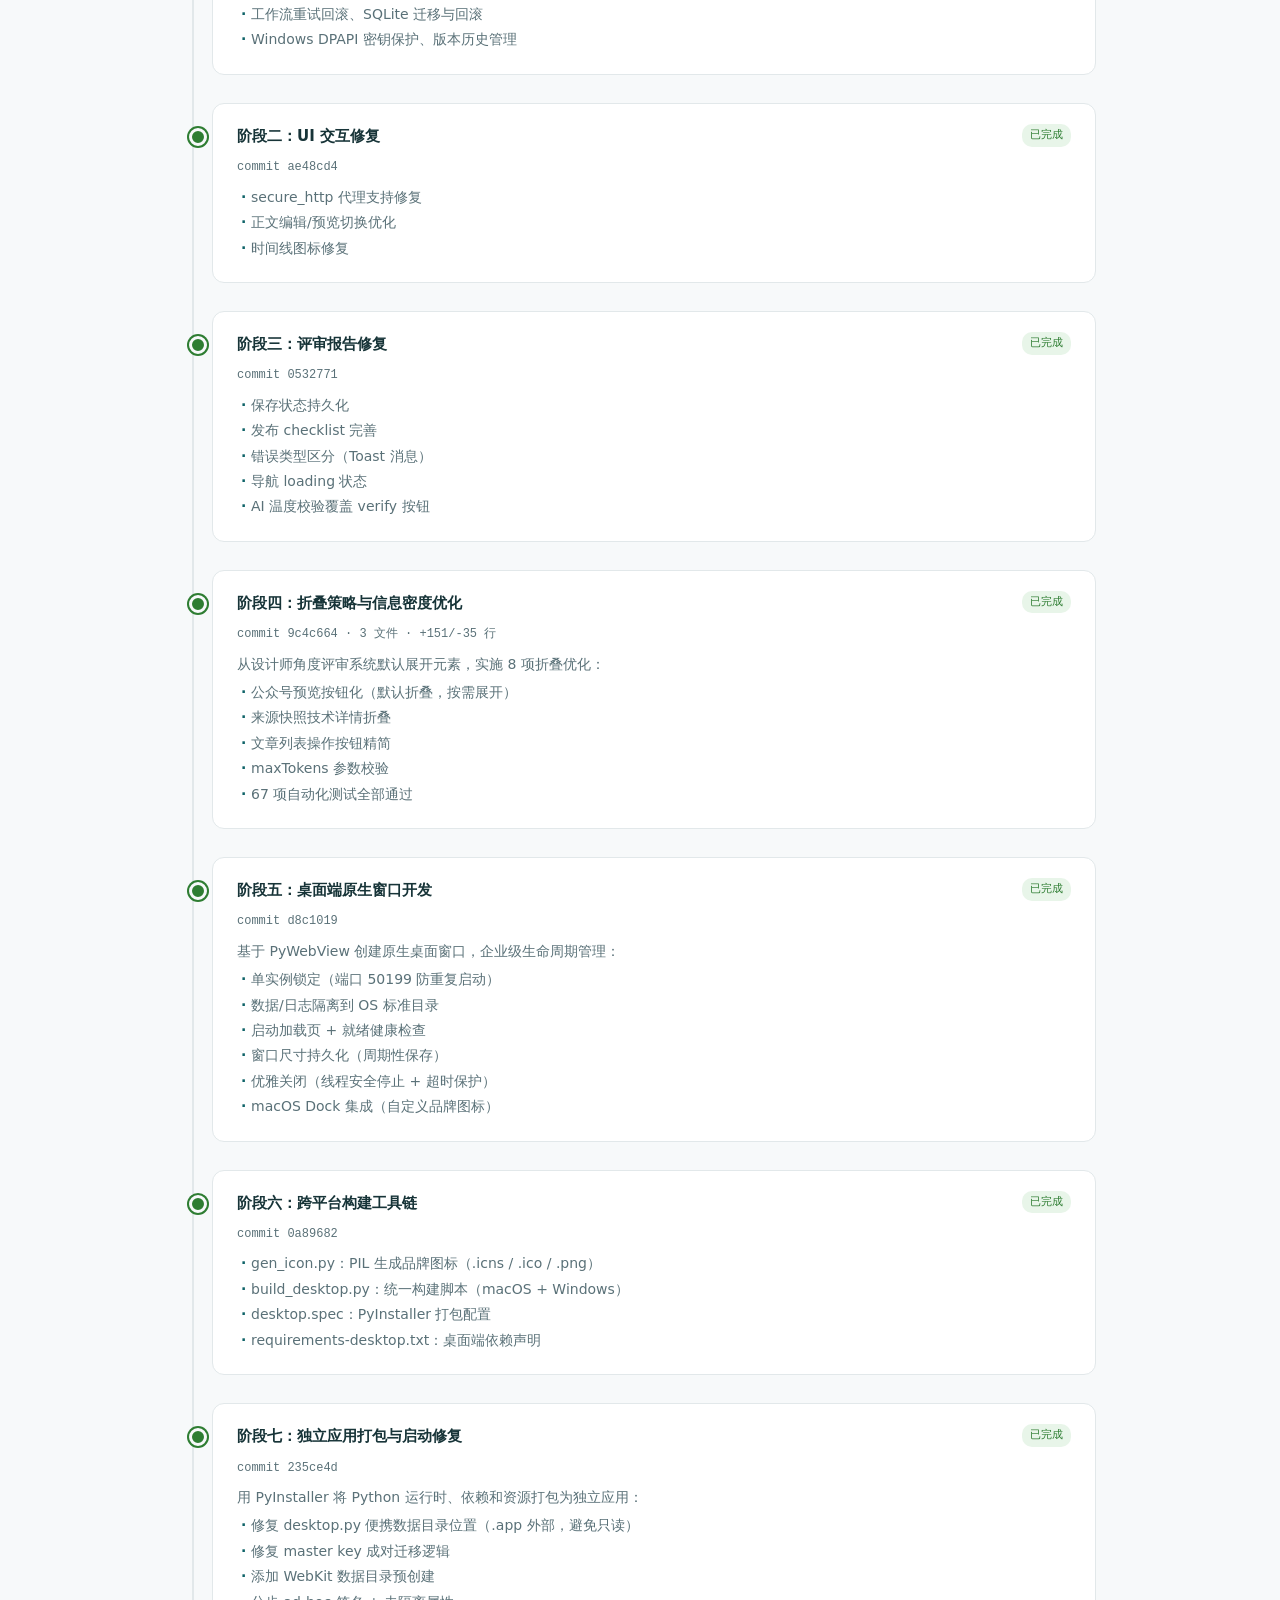
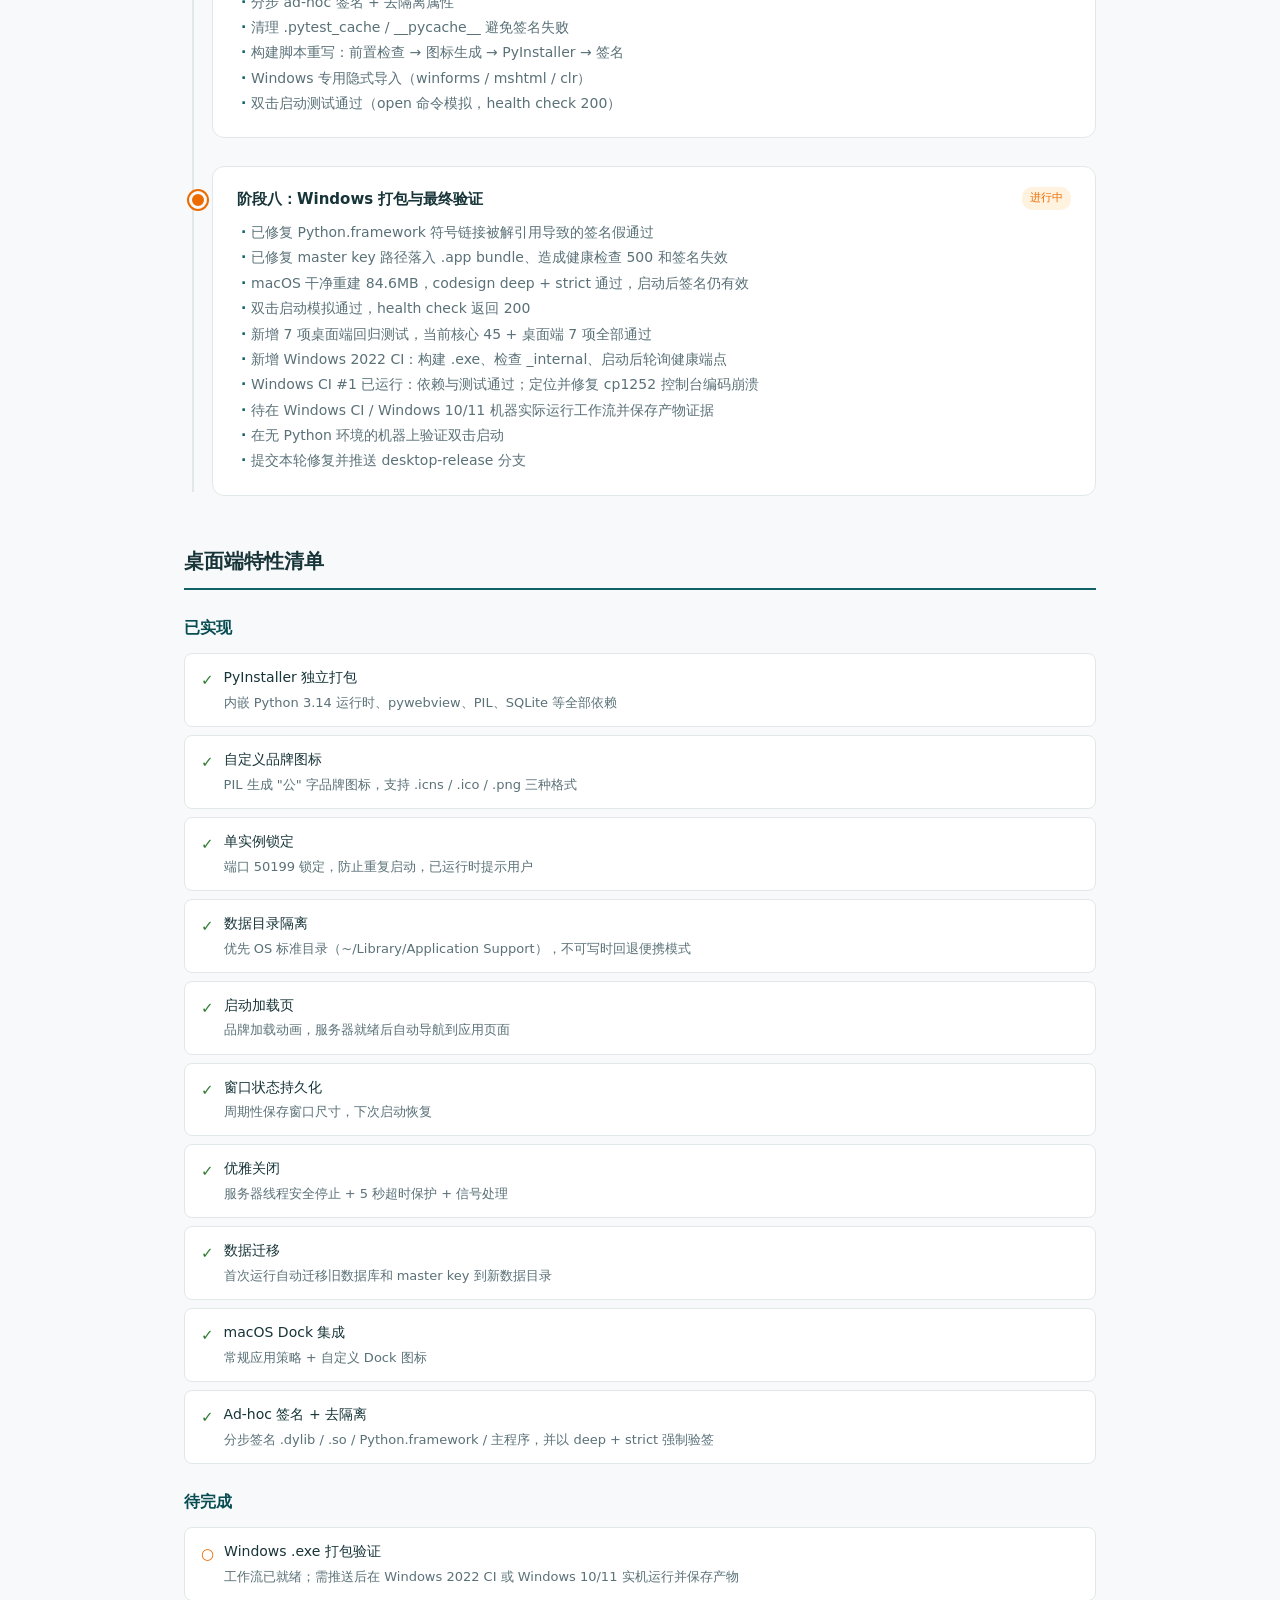
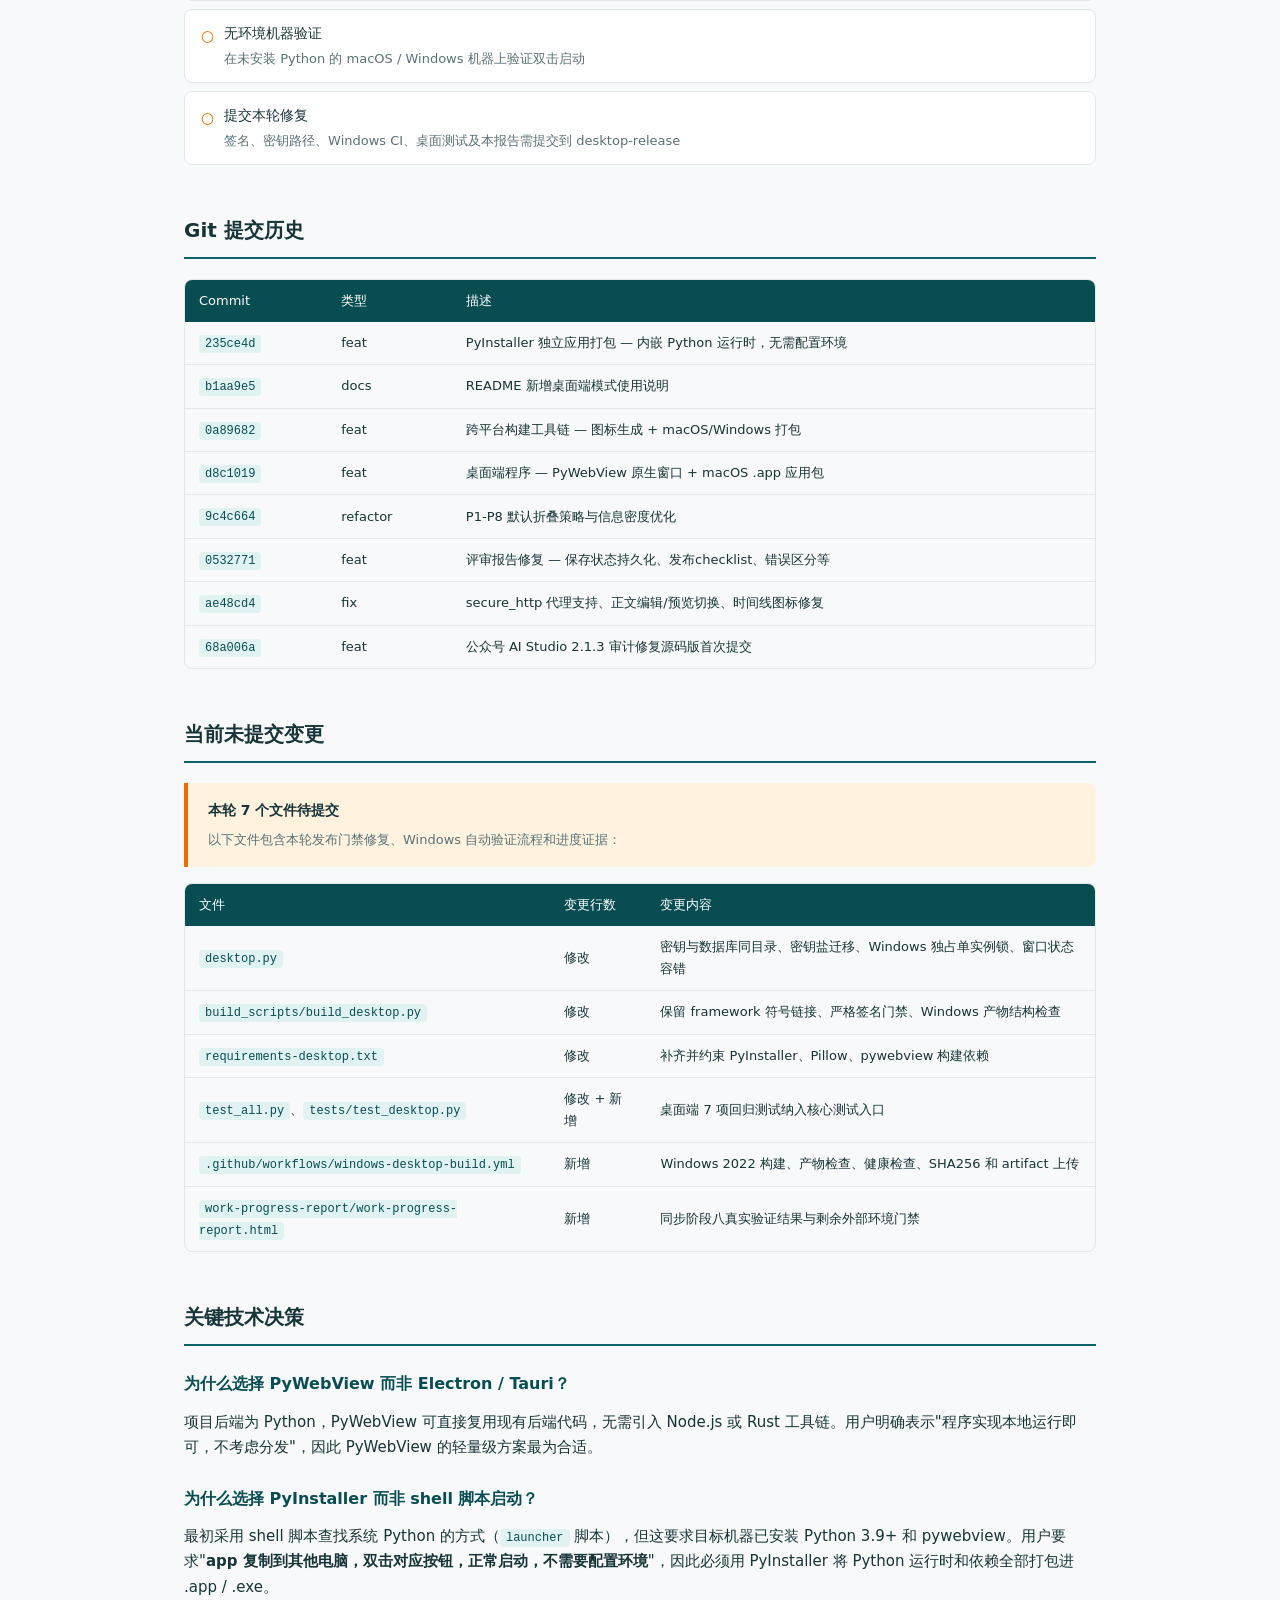
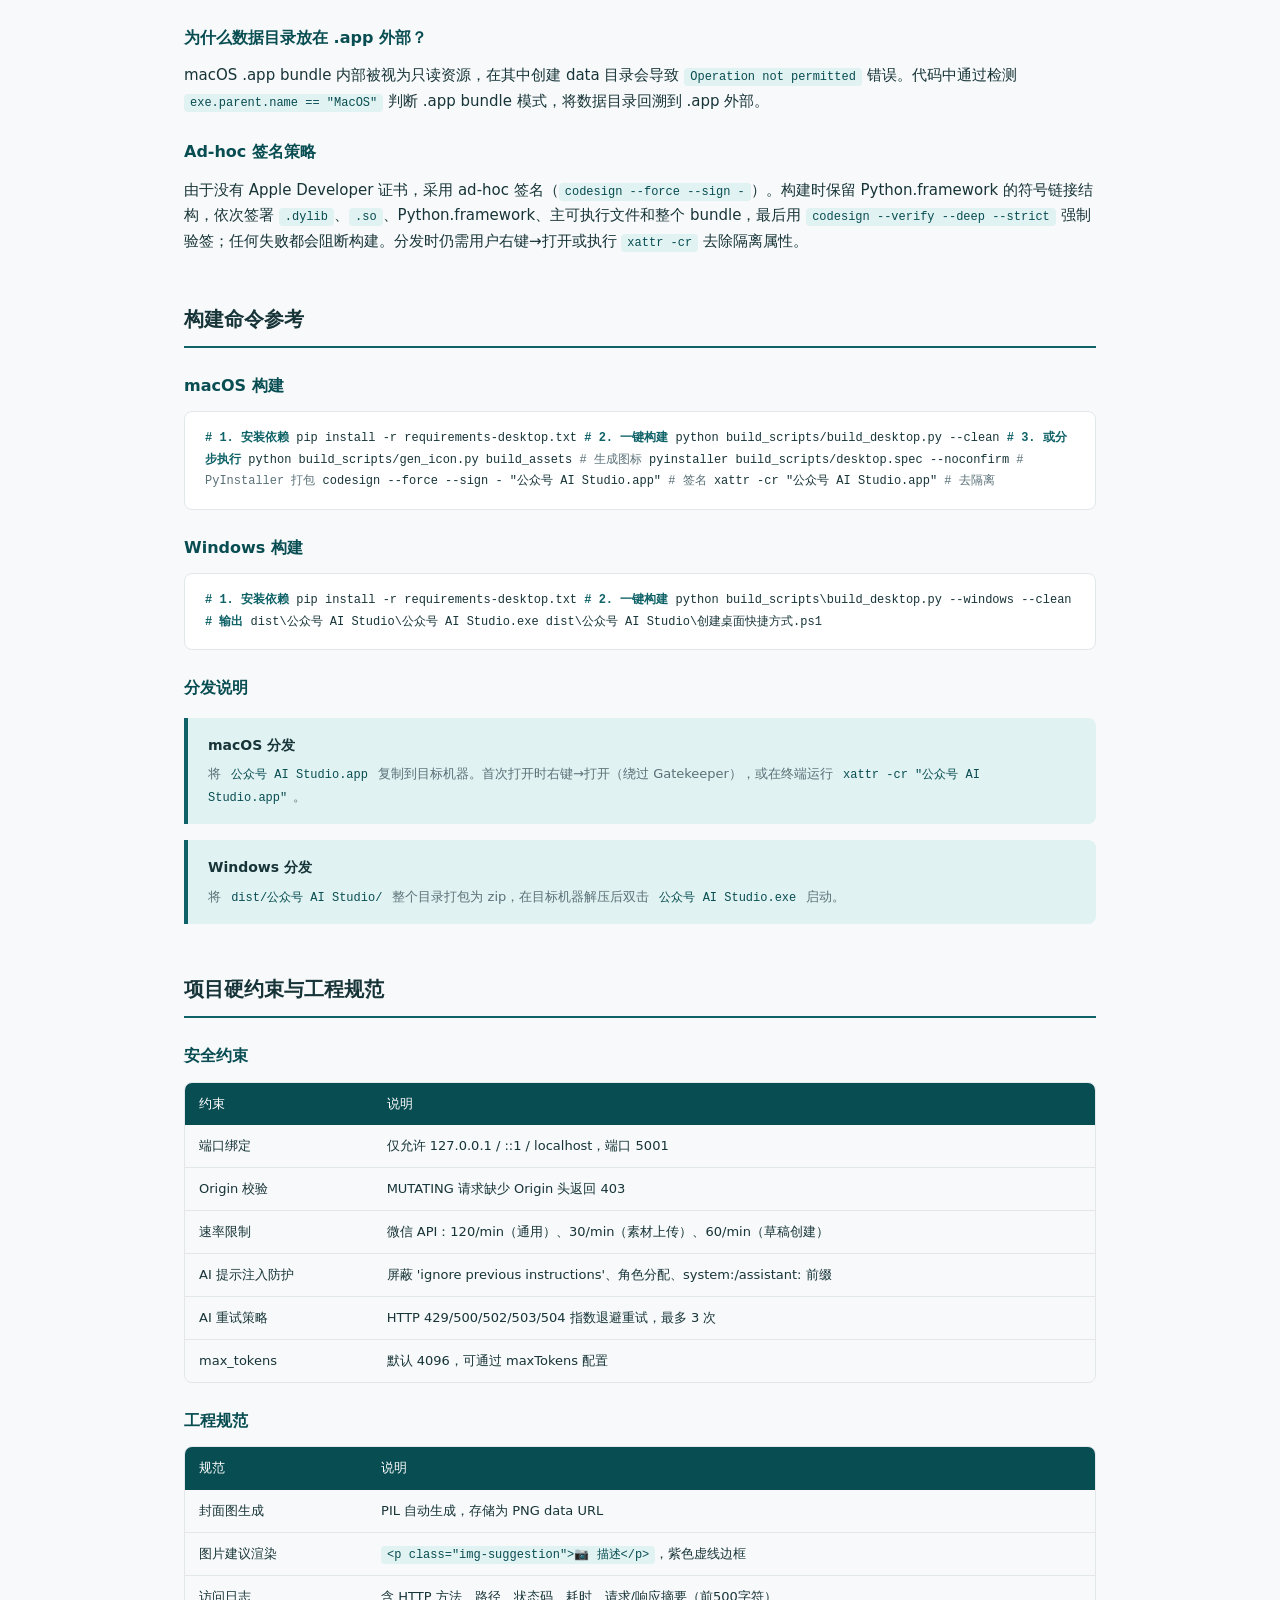
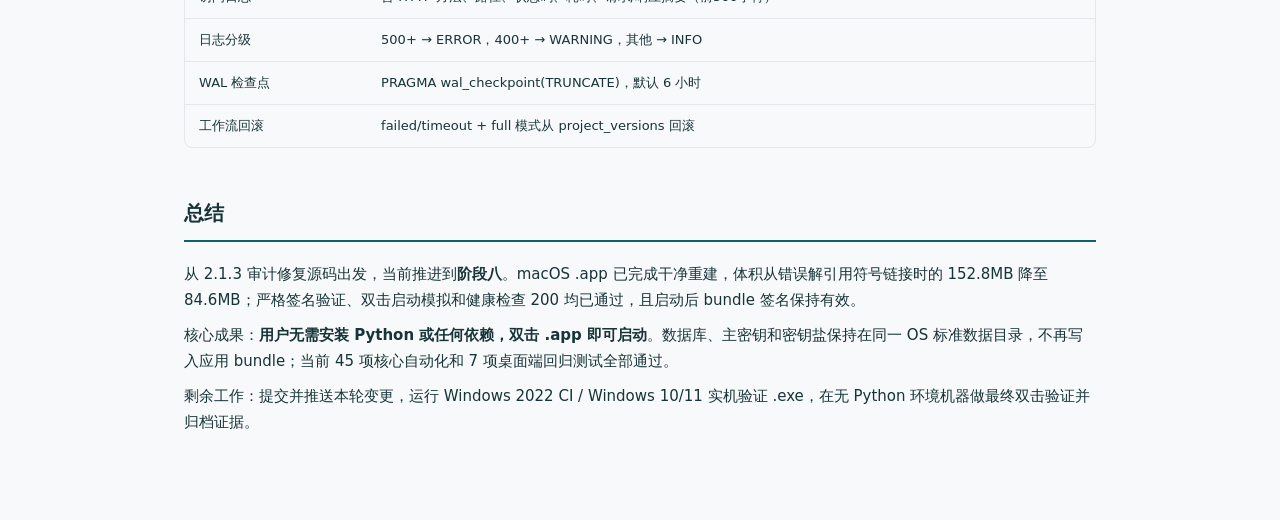
==== commit 505a120c: "fix: support Windows build console encoding" ====
--- a/work-progress-report/work-progress-report.html
+++ b/work-progress-report/work-progress-report.html
@@ -370,7 +370,7 @@
       <div class="label">macOS .app 体积</div>
     </div>
     <div class="status-card">
-      <div class="num success">51</div>
+      <div class="num success">52</div>
       <div class="label">核心 + 桌面端测试通过</div>
     </div>
     <div class="status-card">
@@ -568,8 +568,9 @@
           <li>已修复 master key 路径落入 .app bundle、造成健康检查 500 和签名失效</li>
           <li>macOS 干净重建 84.6MB，codesign deep + strict 通过，启动后签名仍有效</li>
           <li>双击启动模拟通过，health check 返回 200</li>
-          <li>新增 6 项桌面端回归测试，当前核心 45 + 桌面端 6 项全部通过</li>
+          <li>新增 7 项桌面端回归测试，当前核心 45 + 桌面端 7 项全部通过</li>
           <li>新增 Windows 2022 CI：构建 .exe、检查 _internal、启动后轮询健康端点</li>
+          <li>Windows CI #1 已运行：依赖与测试通过；定位并修复 cp1252 控制台编码崩溃</li>
           <li>待在 Windows CI / Windows 10/11 机器实际运行工作流并保存产物证据</li>
           <li>在无 Python 环境的机器上验证双击启动</li>
           <li>提交本轮修复并推送 desktop-release 分支</li>
@@ -777,7 +778,7 @@
         <tr>
           <td><code>test_all.py</code>、<code>tests/test_desktop.py</code></td>
           <td>修改 + 新增</td>
-          <td>桌面端 6 项回归测试纳入核心测试入口</td>
+          <td>桌面端 7 项回归测试纳入核心测试入口</td>
         </tr>
         <tr>
           <td><code>.github/workflows/windows-desktop-build.yml</code></td>
@@ -898,7 +899,7 @@
   <h2>总结</h2>
   <p>从 2.1.3 审计修复源码出发，当前推进到<strong>阶段八</strong>。macOS .app 已完成干净重建，体积从错误解引用符号链接时的 152.8MB 降至 84.6MB；严格签名验证、双击启动模拟和健康检查 200 均已通过，且启动后 bundle 签名保持有效。</p>
 
-  <p>核心成果：<strong>用户无需安装 Python 或任何依赖，双击 .app 即可启动</strong>。数据库、主密钥和密钥盐保持在同一 OS 标准数据目录，不再写入应用 bundle；当前 45 项核心自动化和 6 项桌面端回归测试全部通过。</p>
+  <p>核心成果：<strong>用户无需安装 Python 或任何依赖，双击 .app 即可启动</strong>。数据库、主密钥和密钥盐保持在同一 OS 标准数据目录，不再写入应用 bundle；当前 45 项核心自动化和 7 项桌面端回归测试全部通过。</p>
 
   <p>剩余工作：提交并推送本轮变更，运行 Windows 2022 CI / Windows 10/11 实机验证 .exe，在无 Python 环境机器做最终双击验证并归档证据。</p>
 </section>
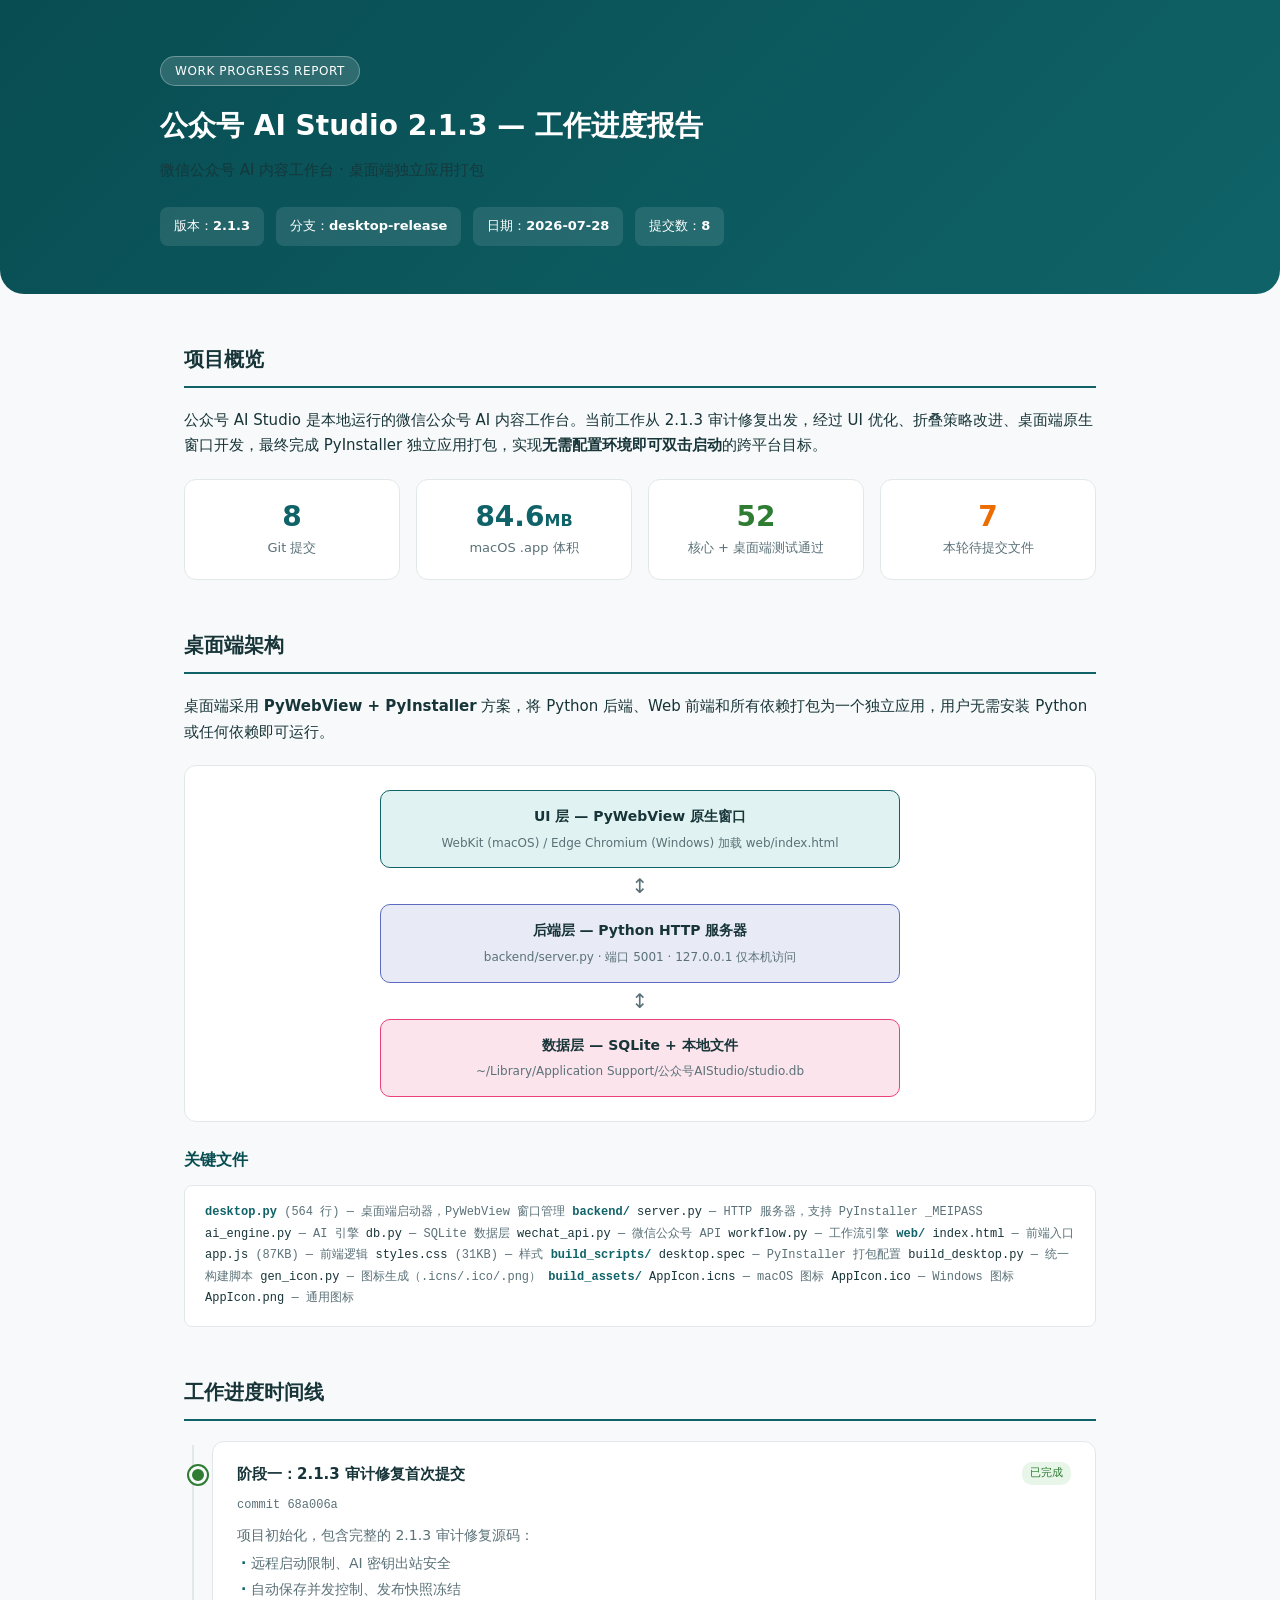
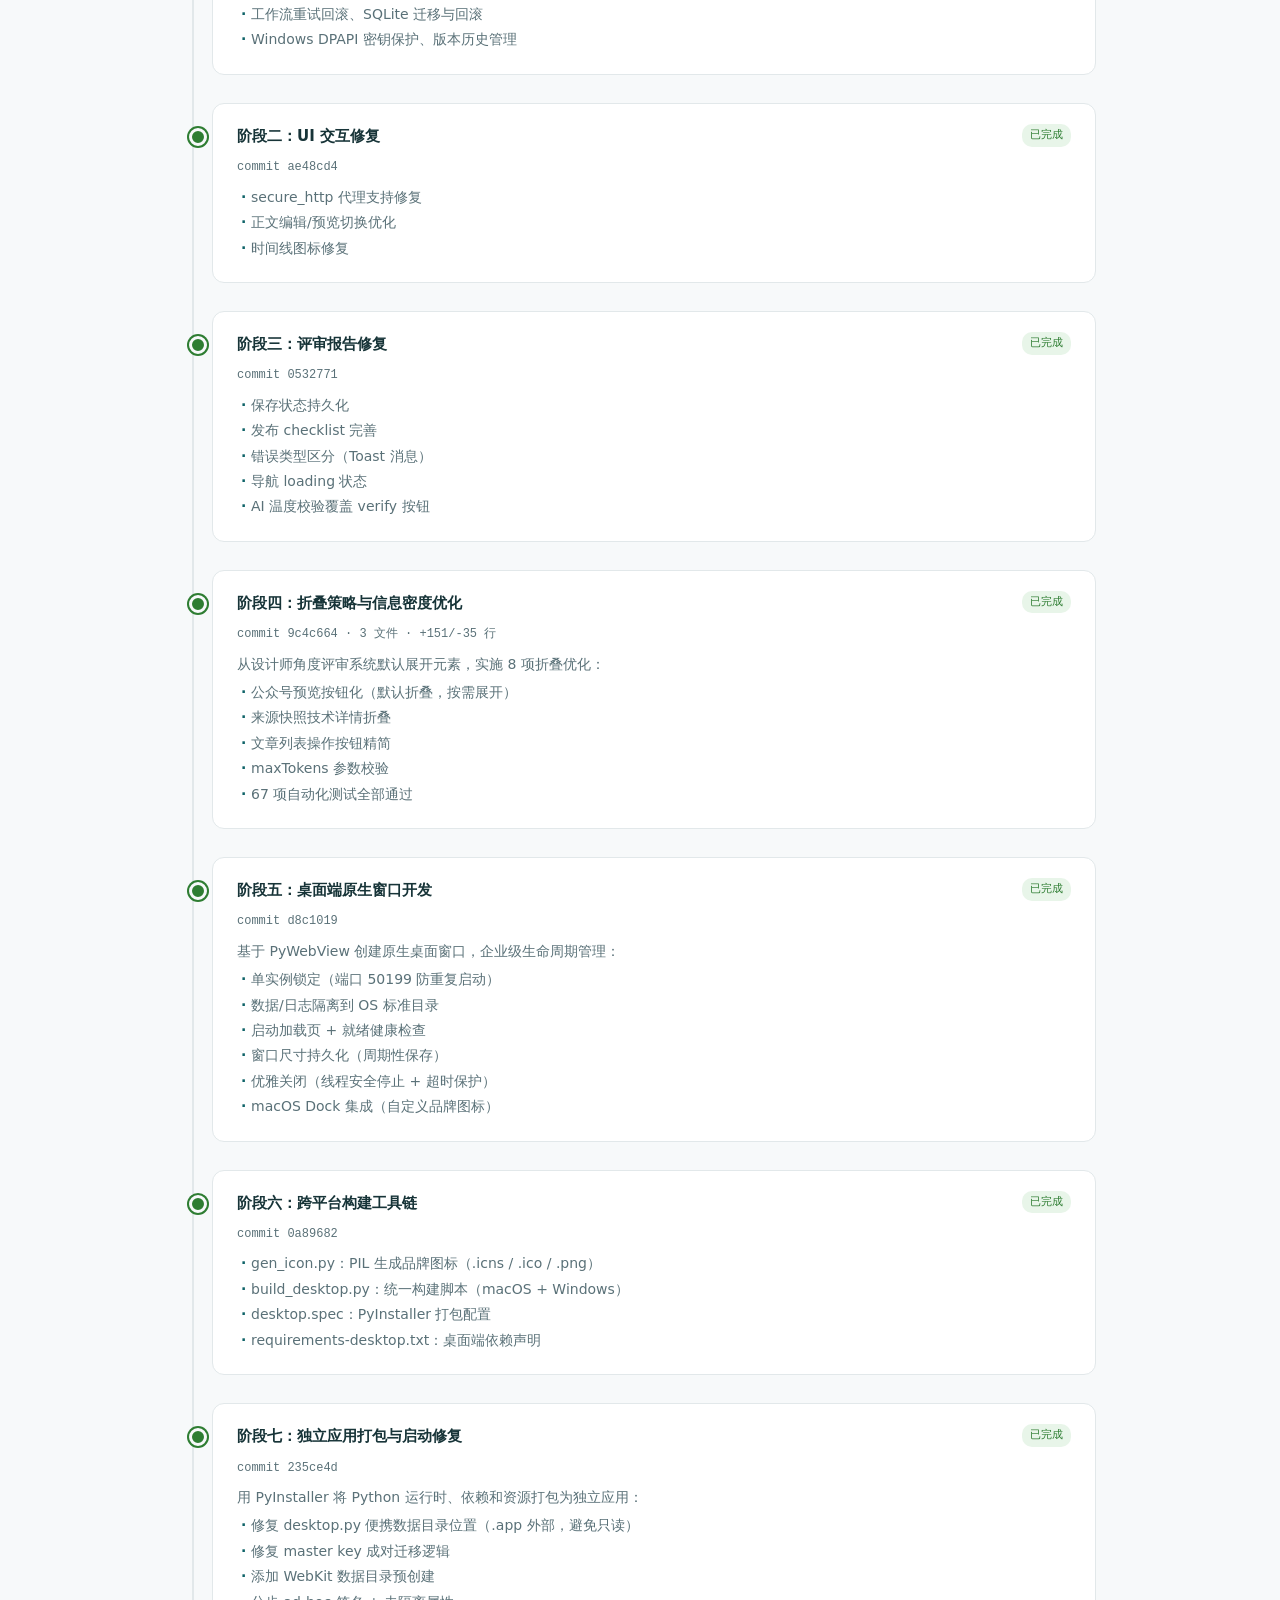
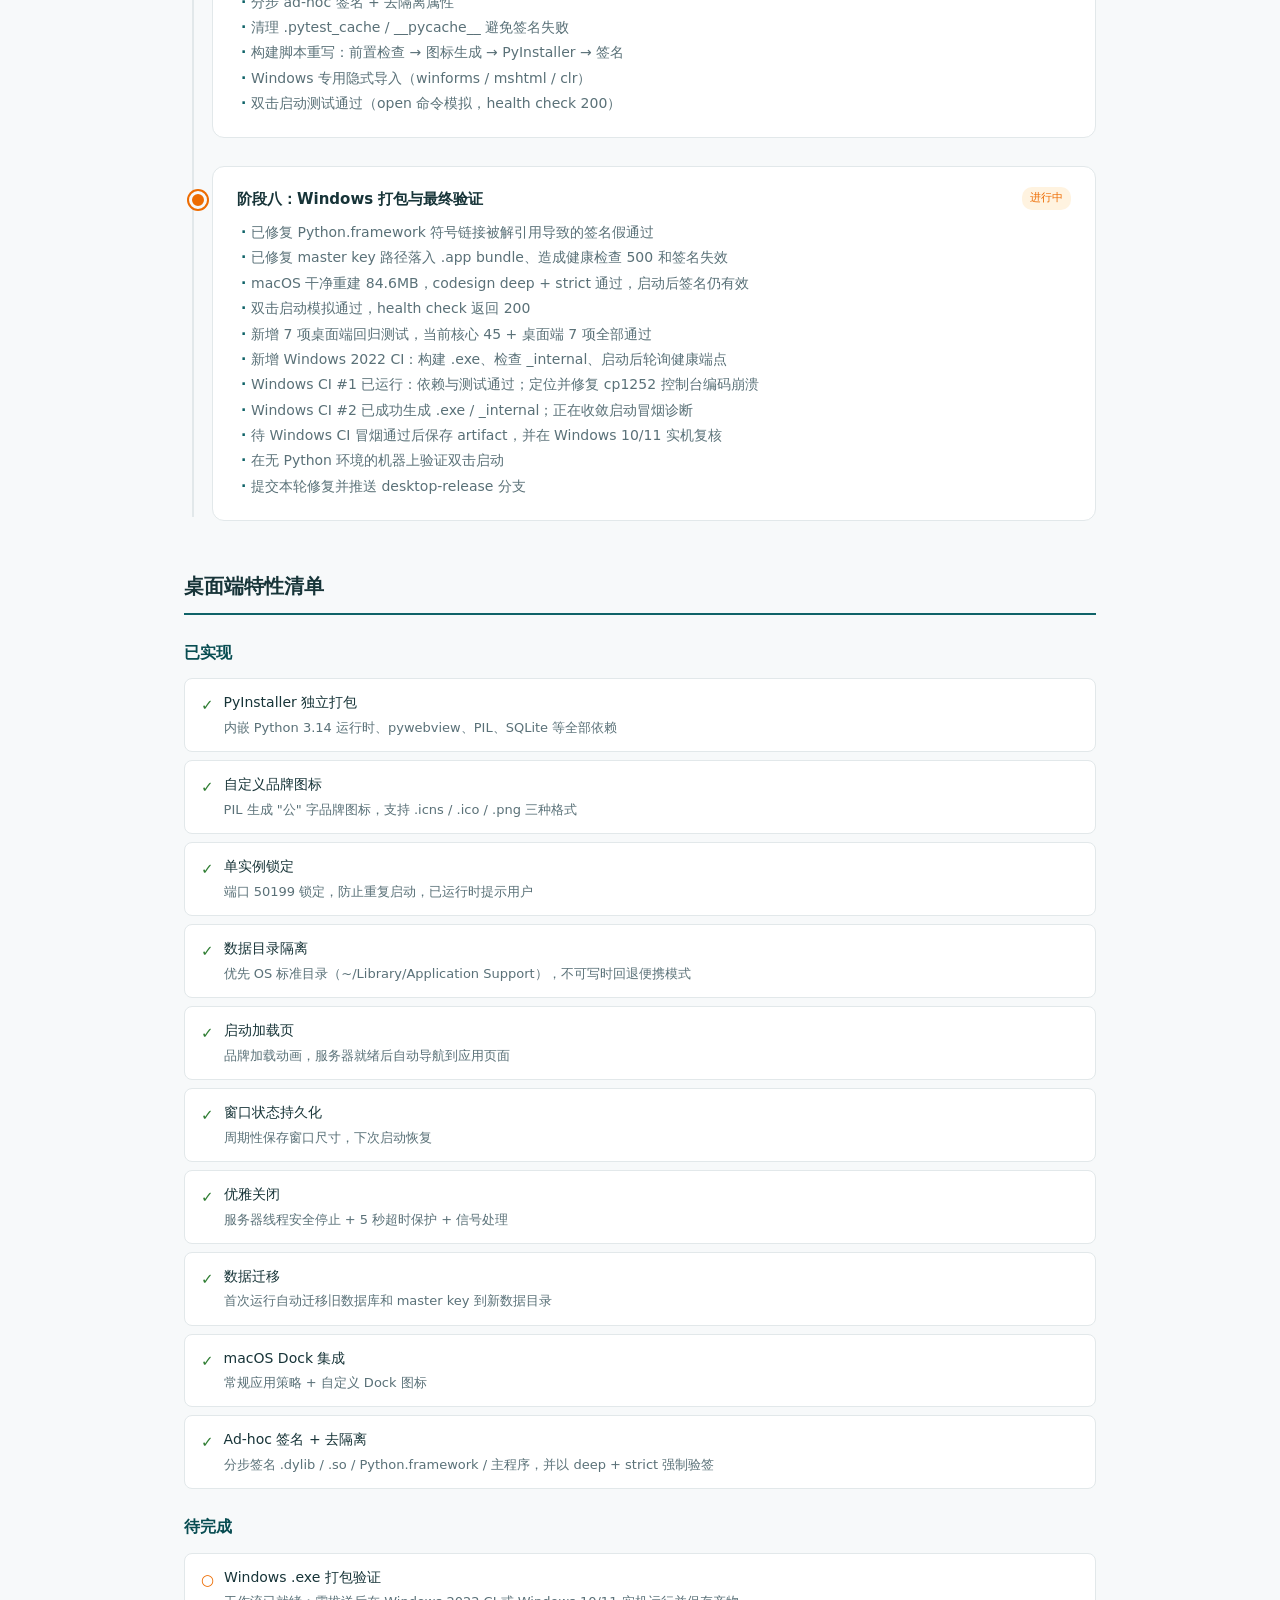
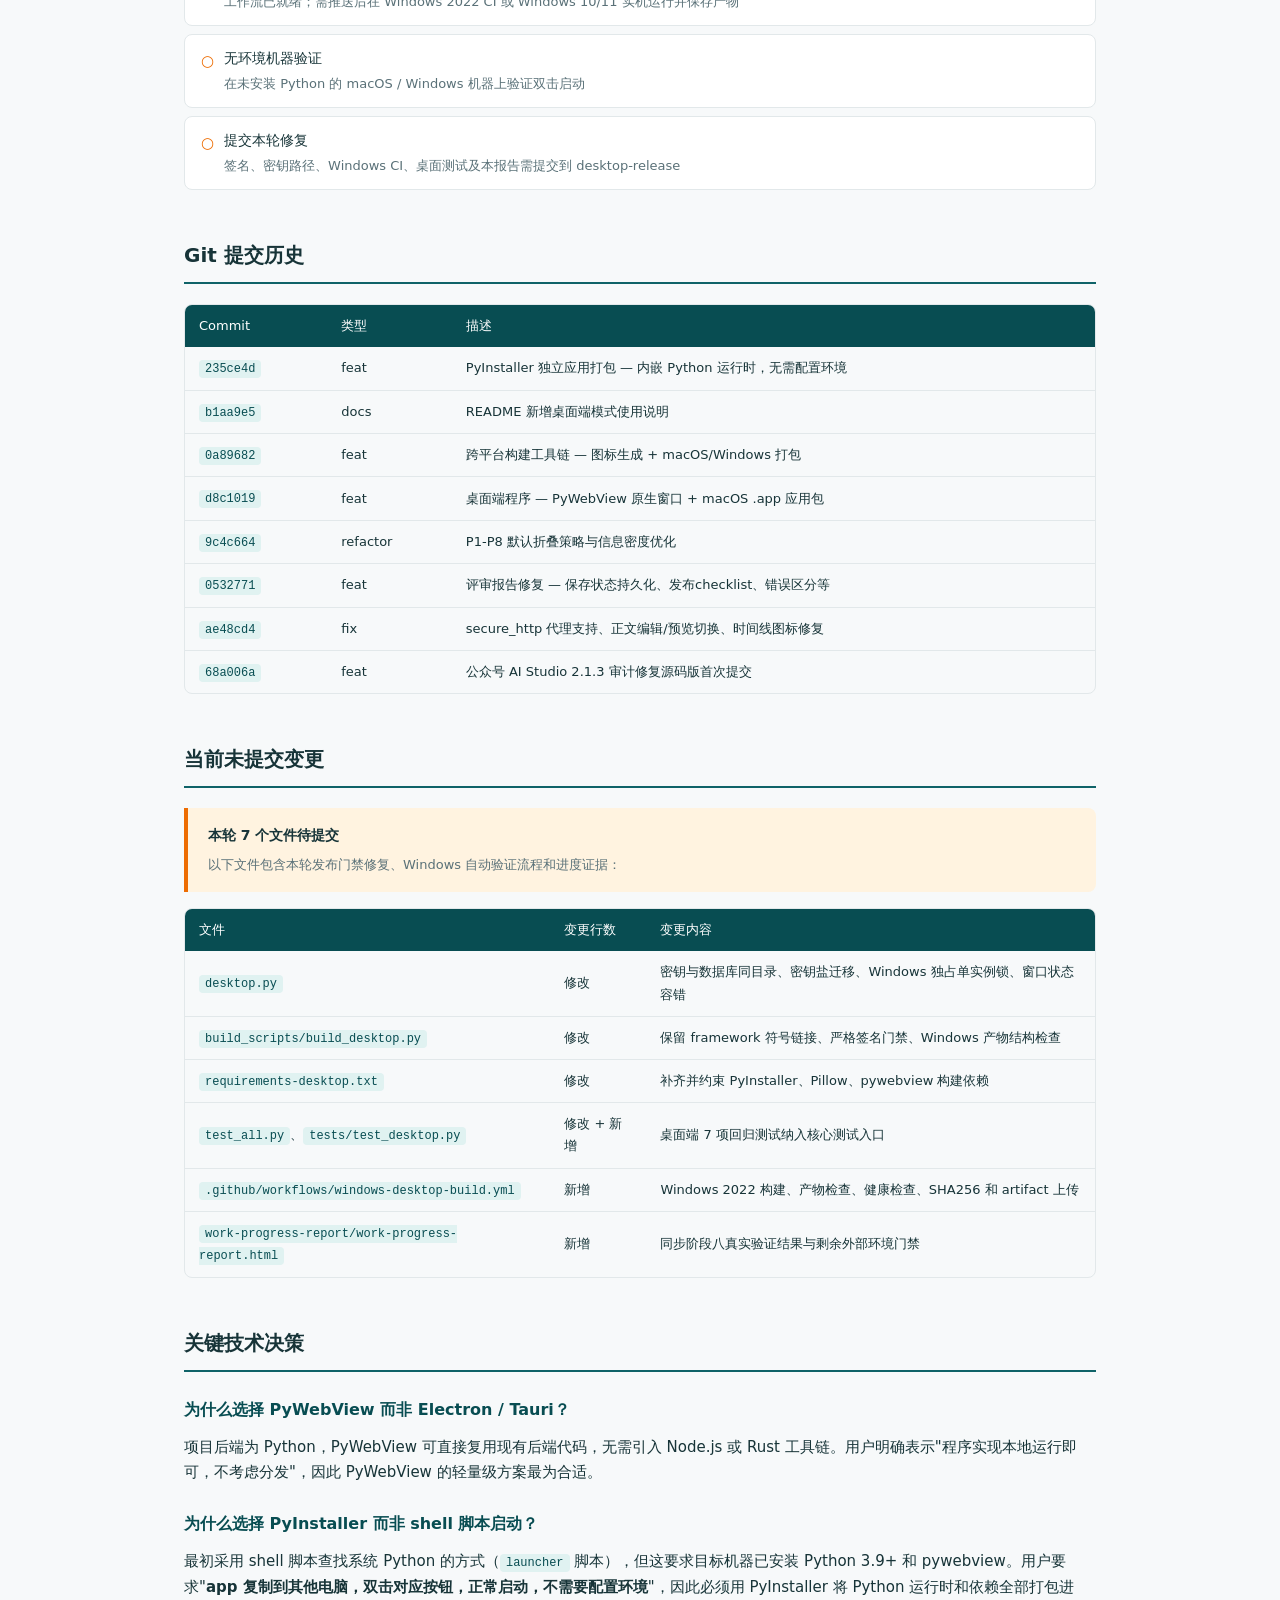
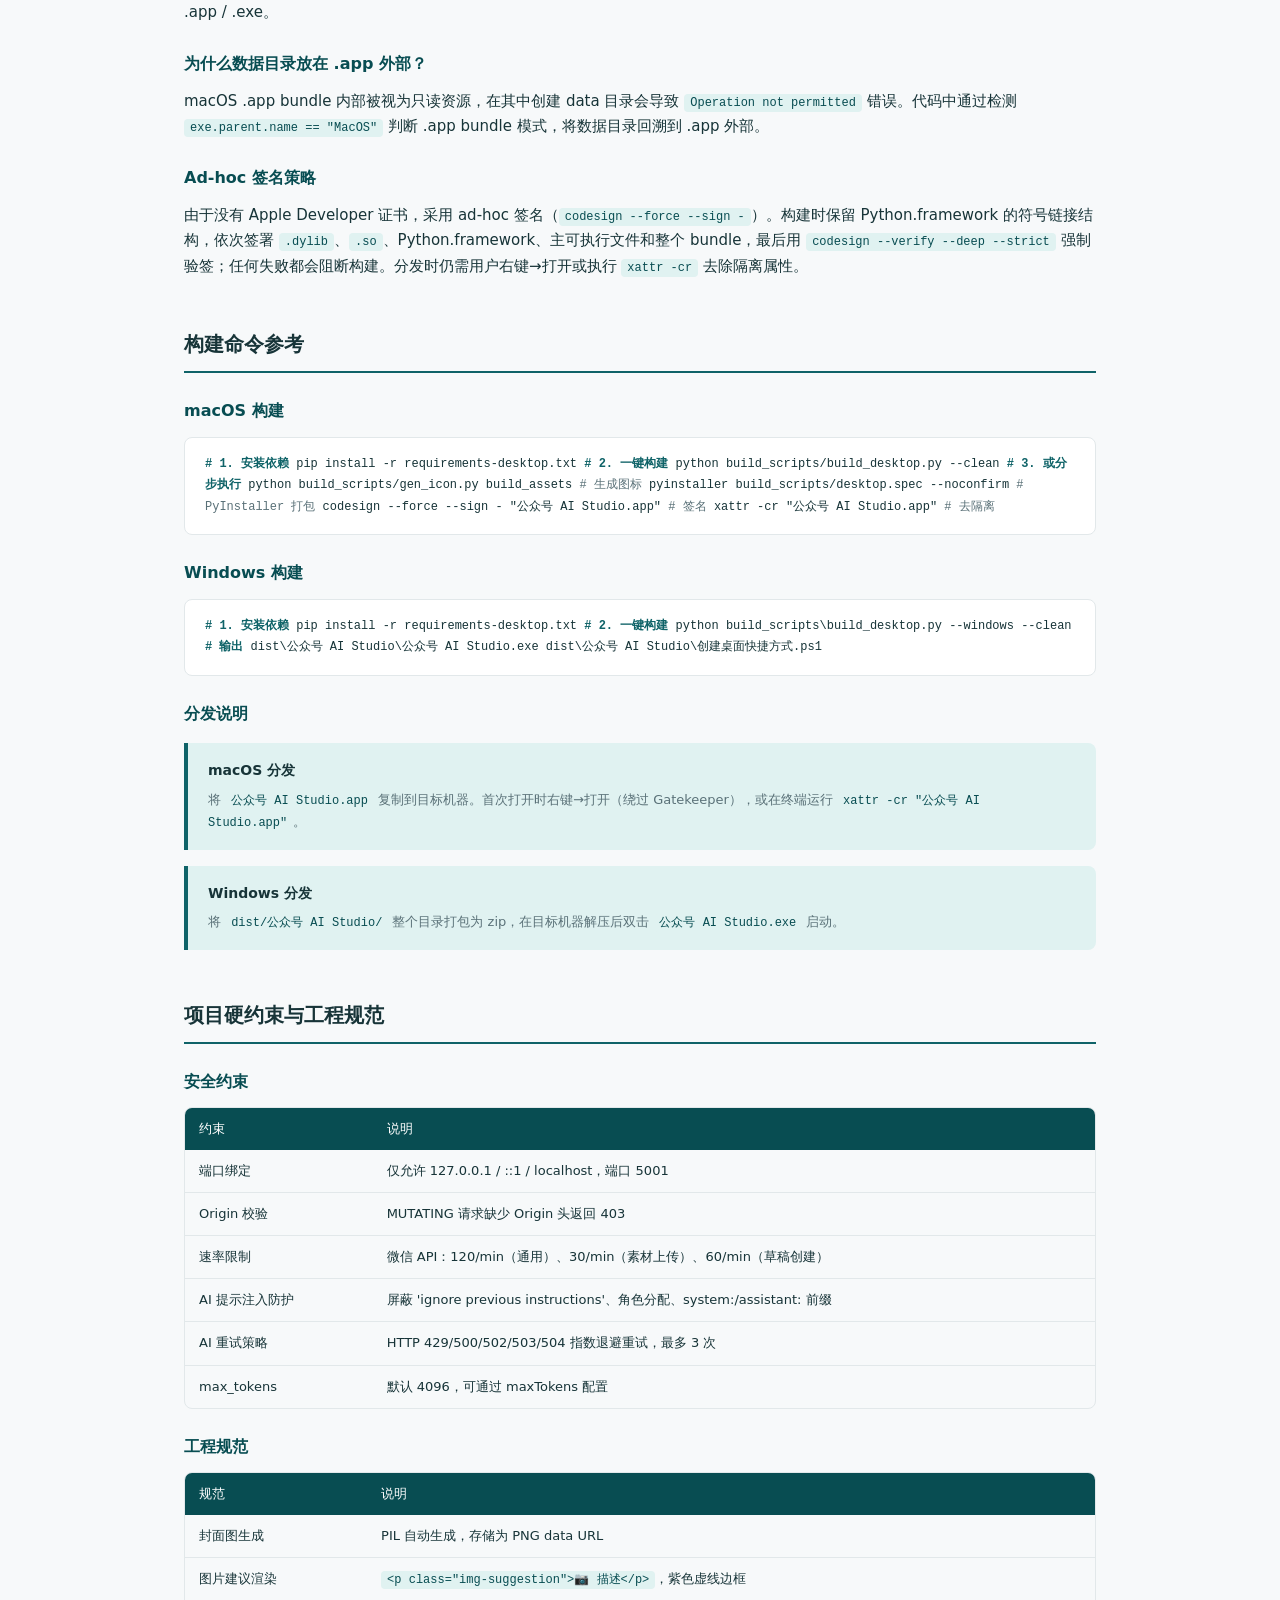
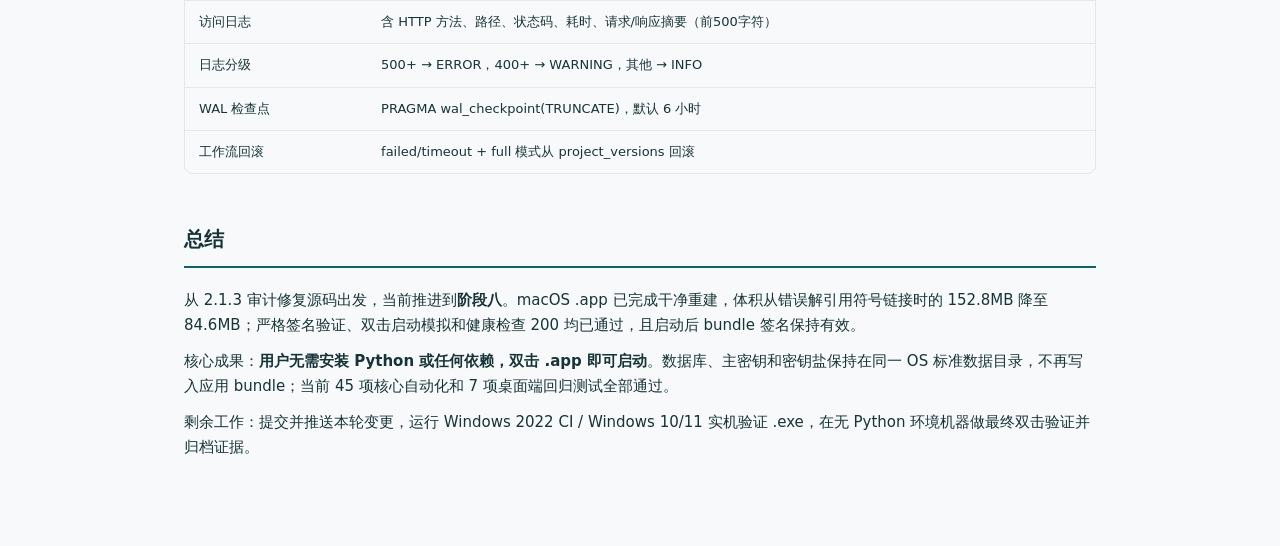
==== commit 1ed20750: "test: make Windows smoke check diagnostic" ====
--- a/work-progress-report/work-progress-report.html
+++ b/work-progress-report/work-progress-report.html
@@ -571,7 +571,8 @@
           <li>新增 7 项桌面端回归测试，当前核心 45 + 桌面端 7 项全部通过</li>
           <li>新增 Windows 2022 CI：构建 .exe、检查 _internal、启动后轮询健康端点</li>
           <li>Windows CI #1 已运行：依赖与测试通过；定位并修复 cp1252 控制台编码崩溃</li>
-          <li>待在 Windows CI / Windows 10/11 机器实际运行工作流并保存产物证据</li>
+          <li>Windows CI #2 已成功生成 .exe / _internal；正在收敛启动冒烟诊断</li>
+          <li>待 Windows CI 冒烟通过后保存 artifact，并在 Windows 10/11 实机复核</li>
           <li>在无 Python 环境的机器上验证双击启动</li>
           <li>提交本轮修复并推送 desktop-release 分支</li>
         </ul>
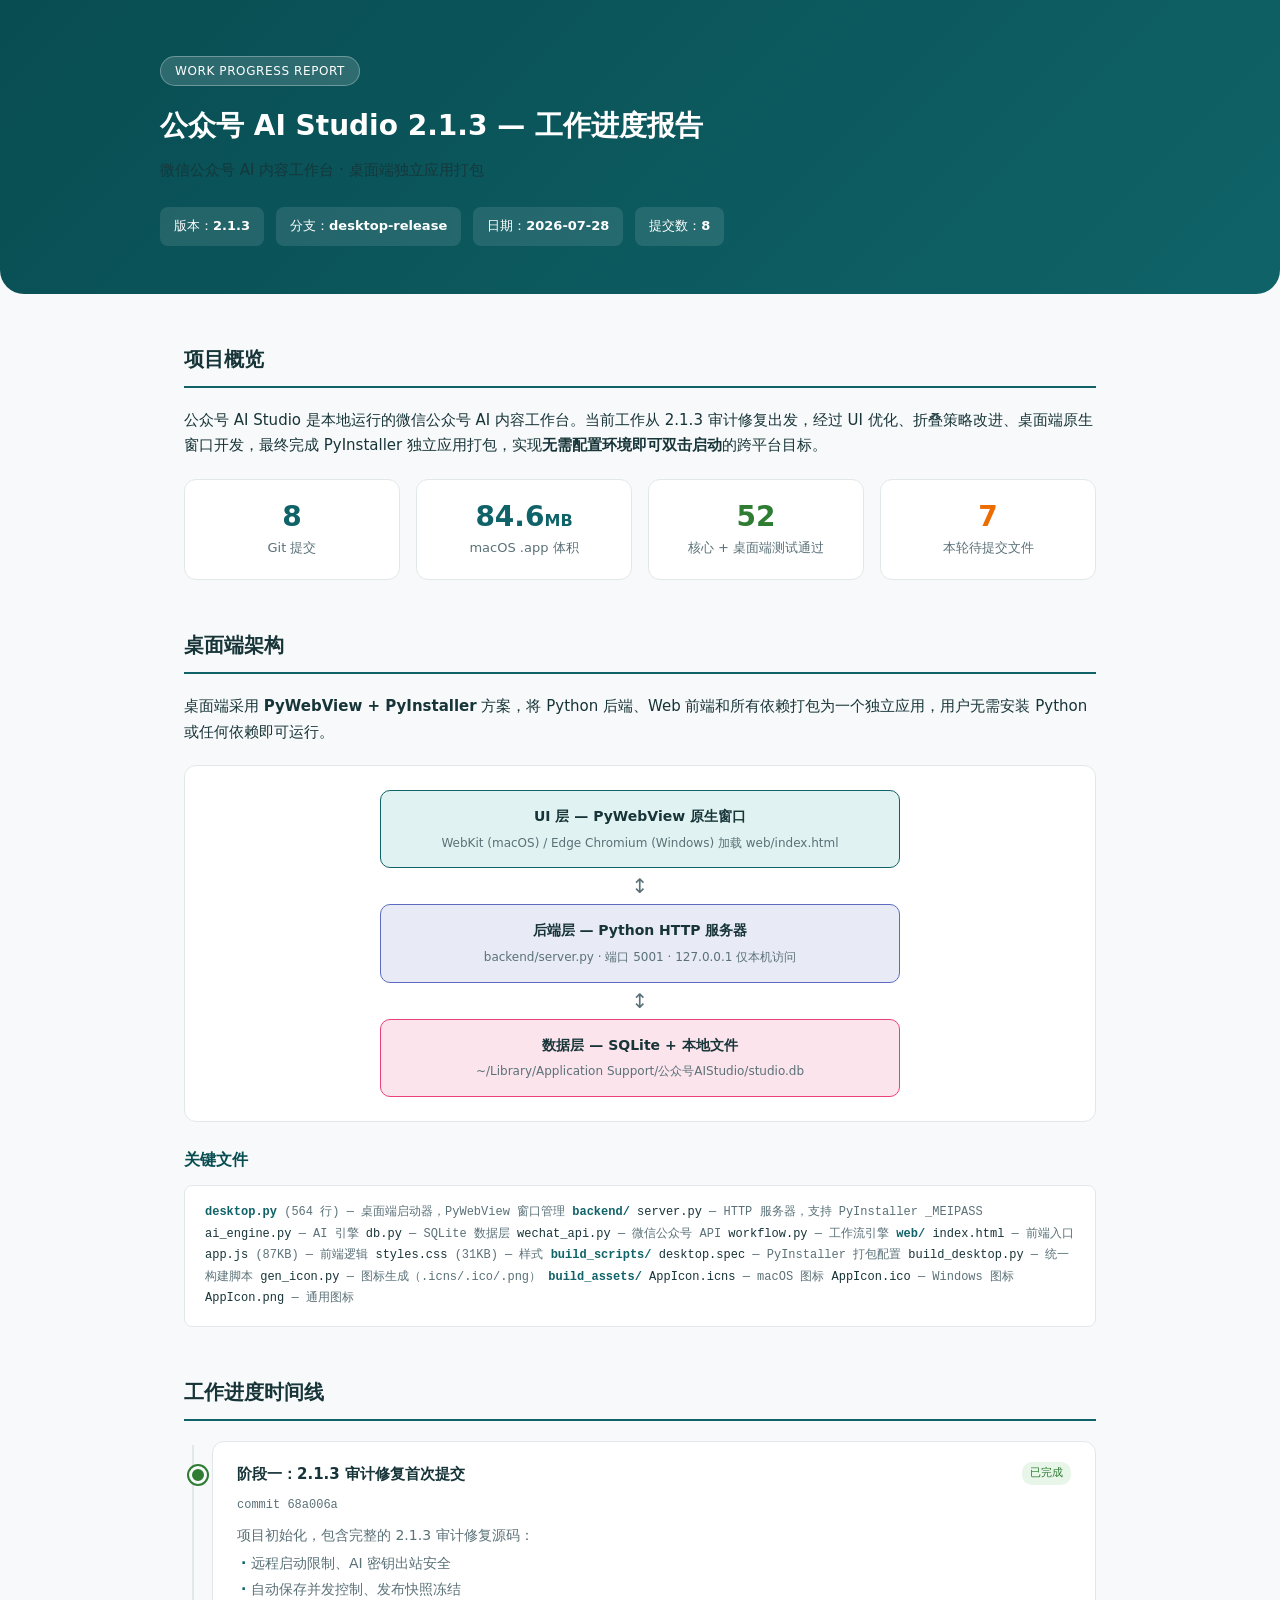
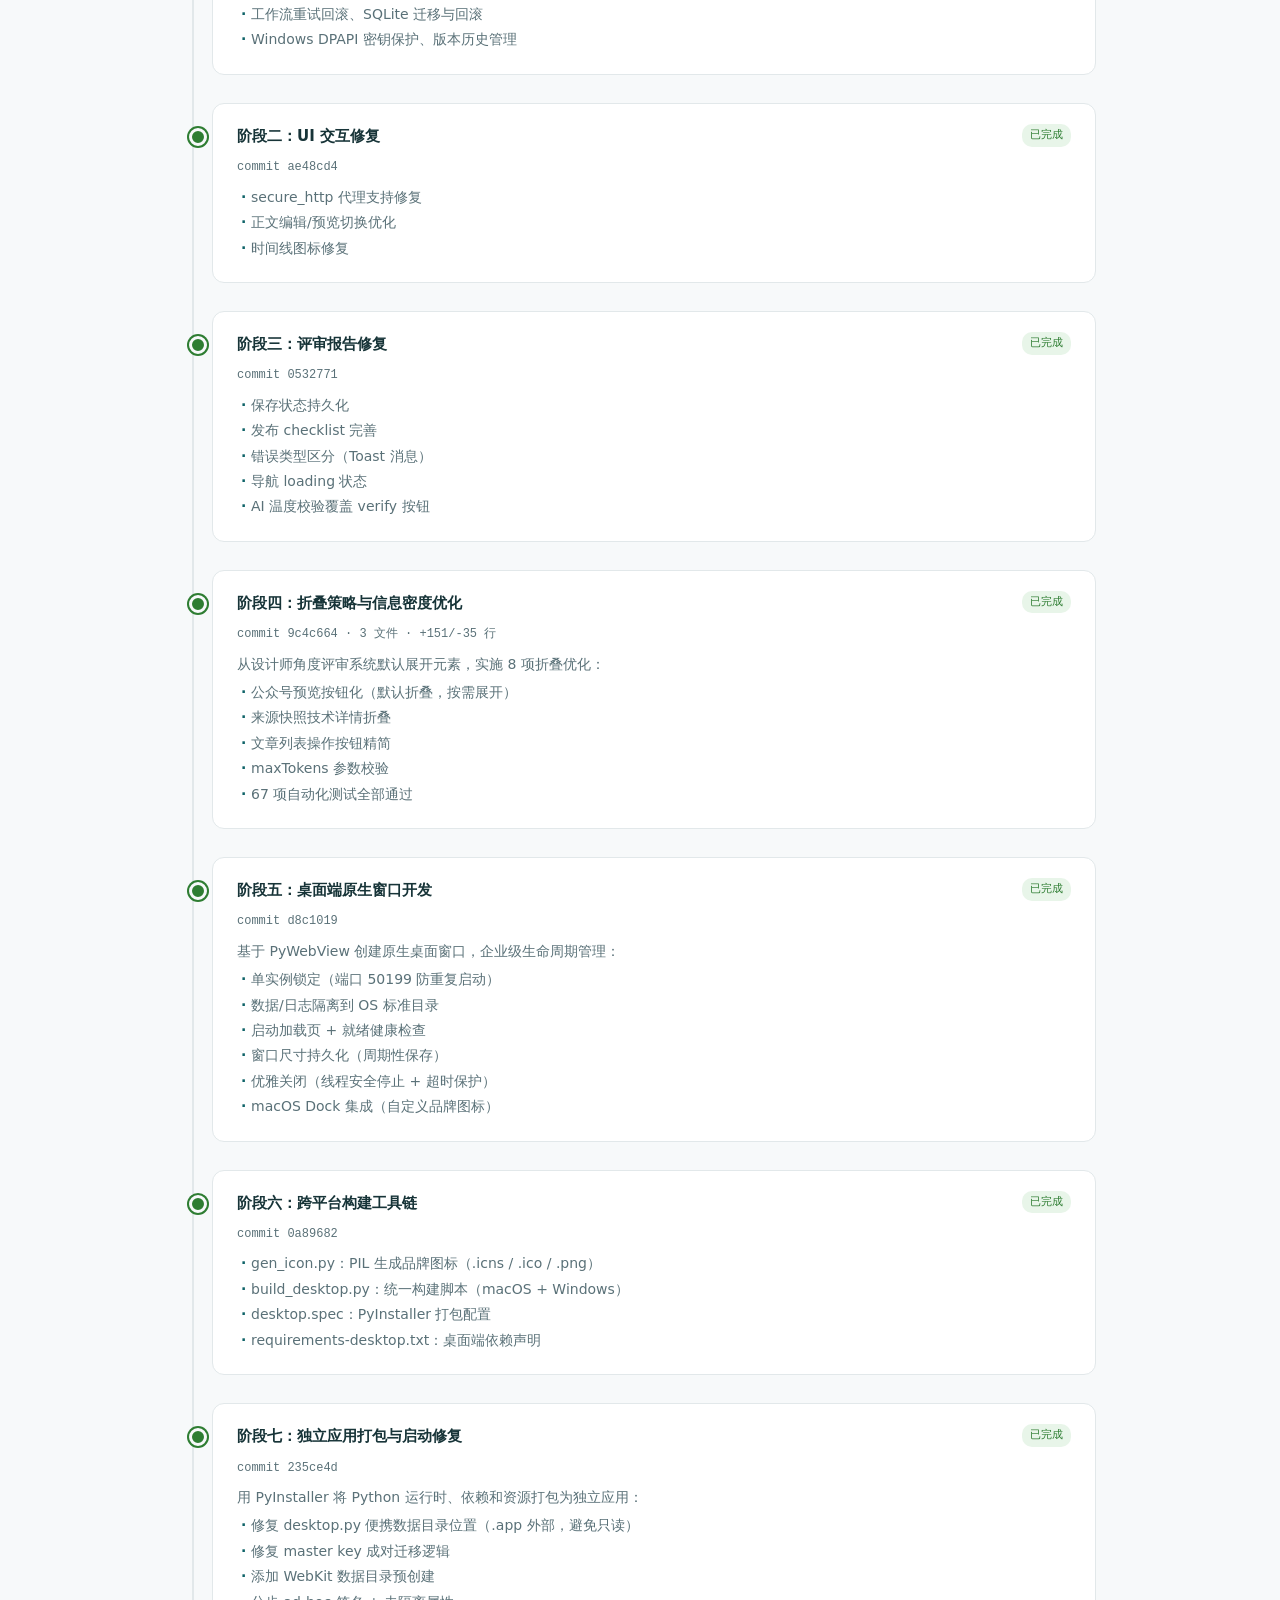
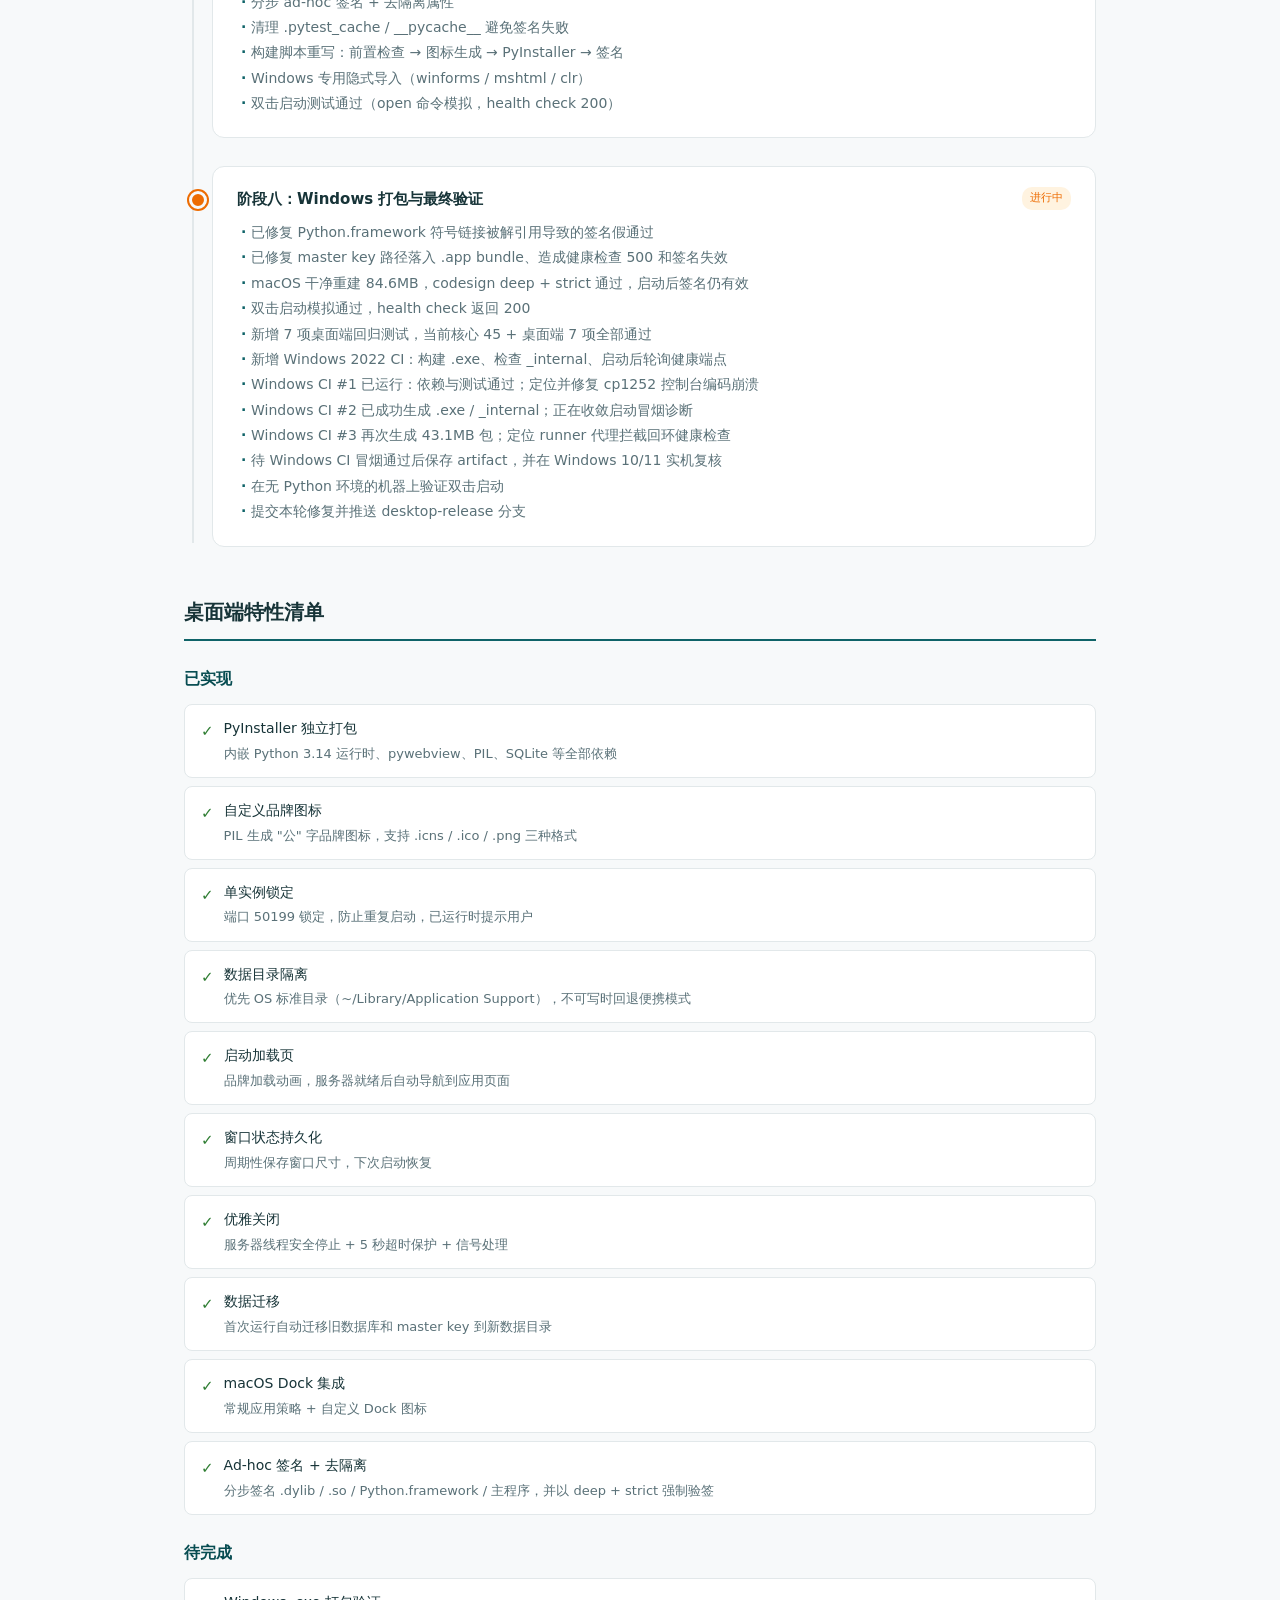
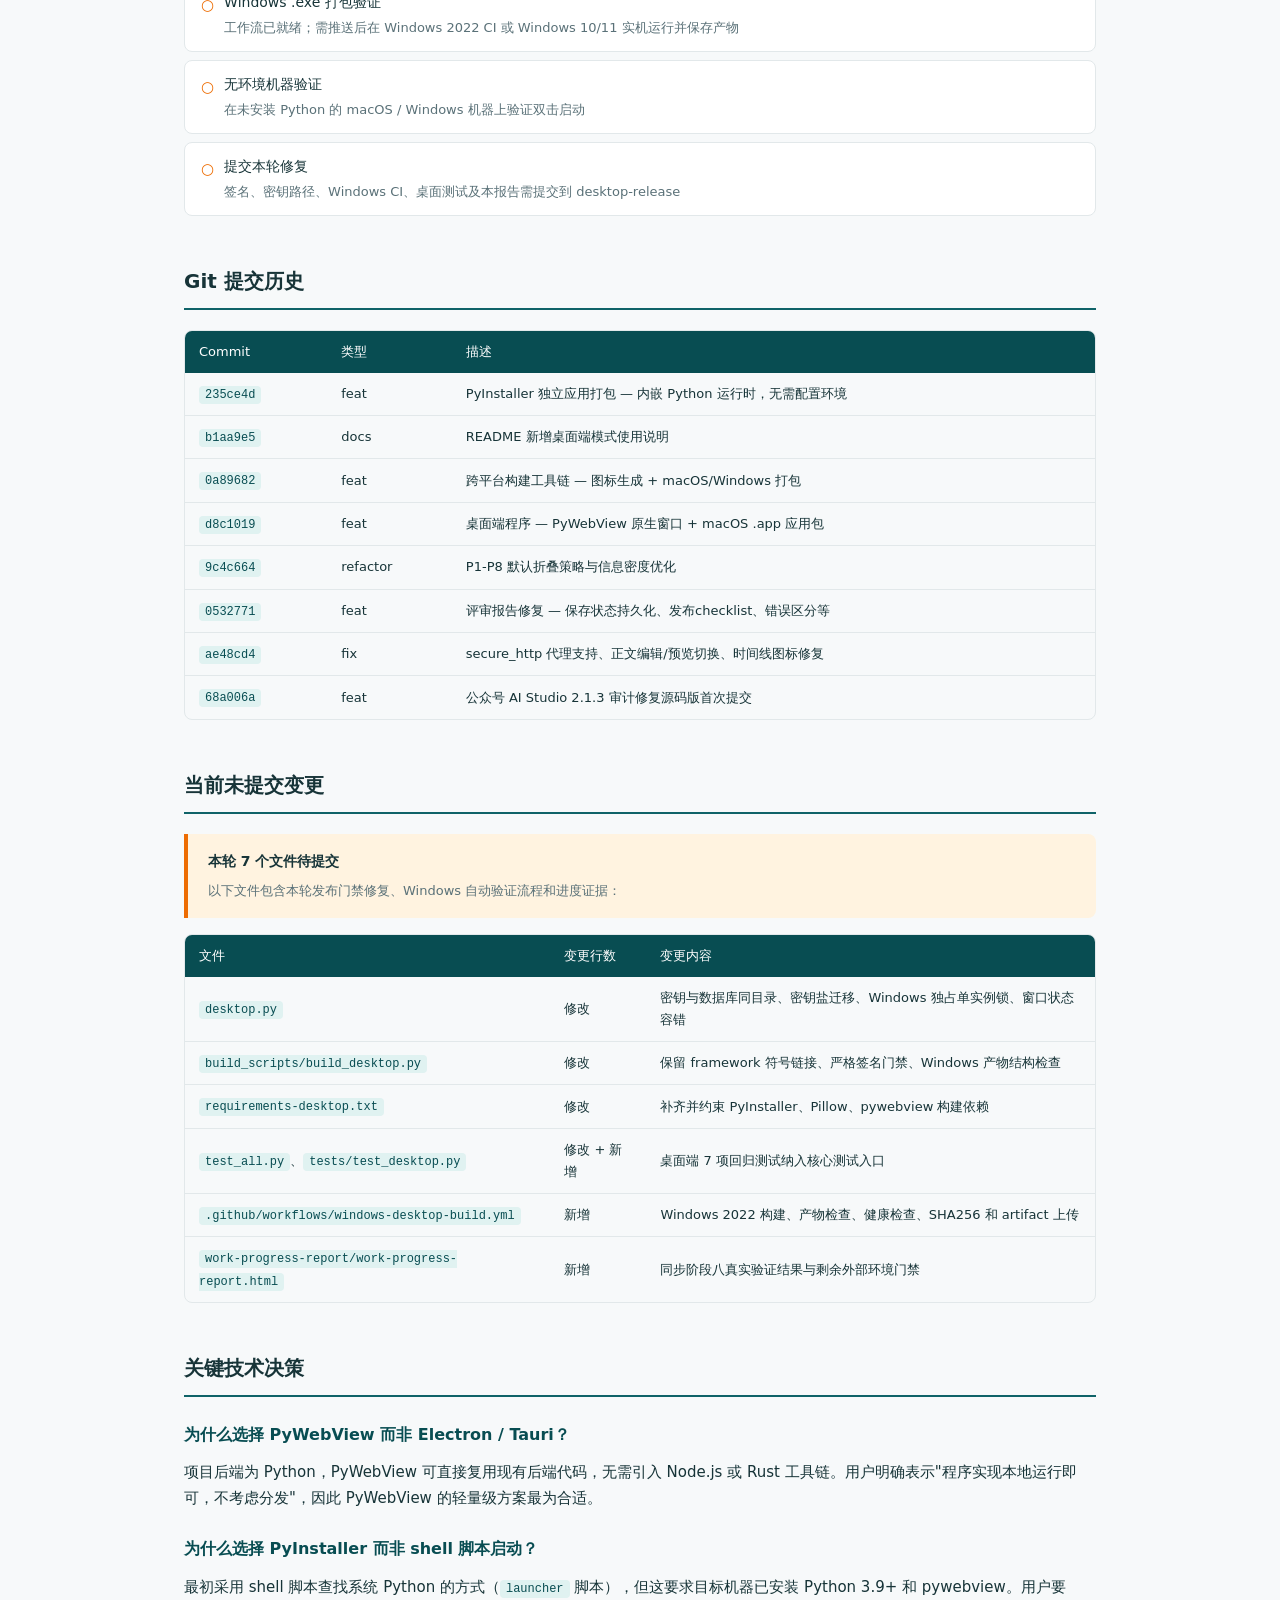
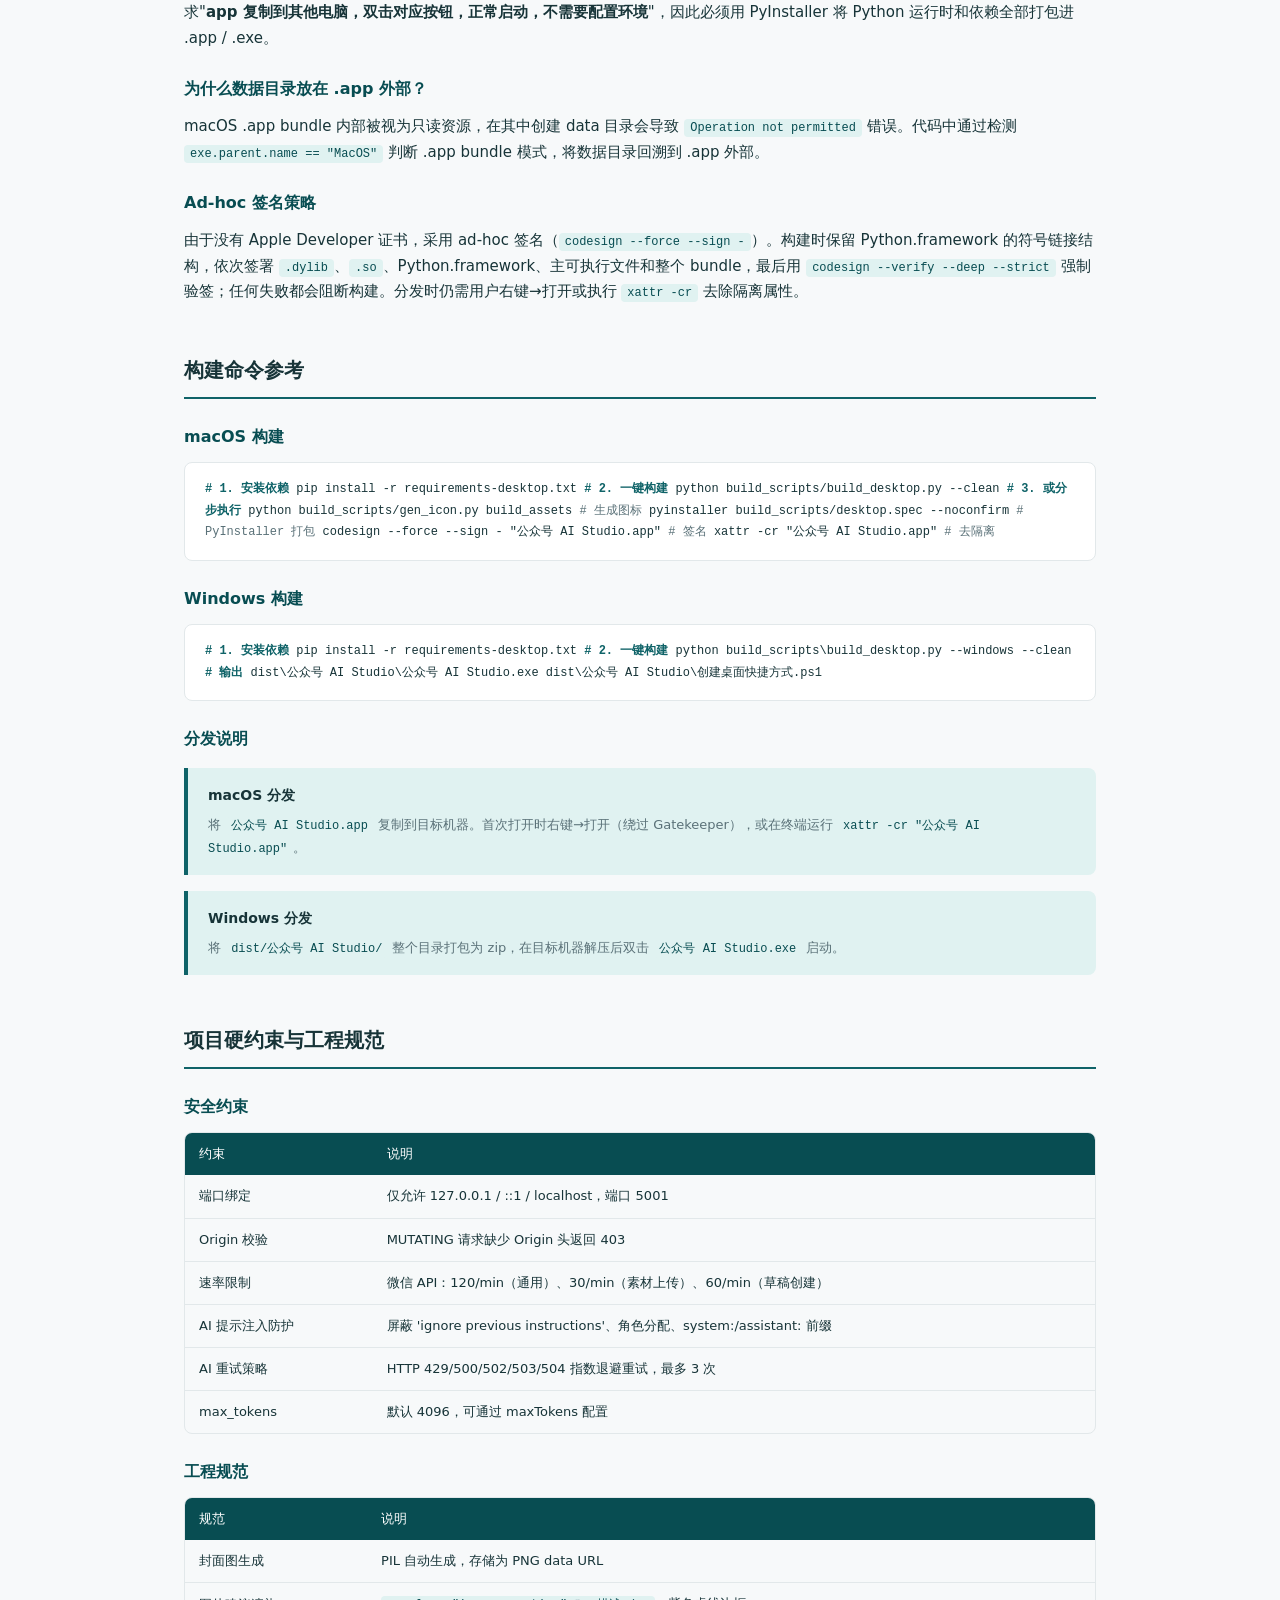
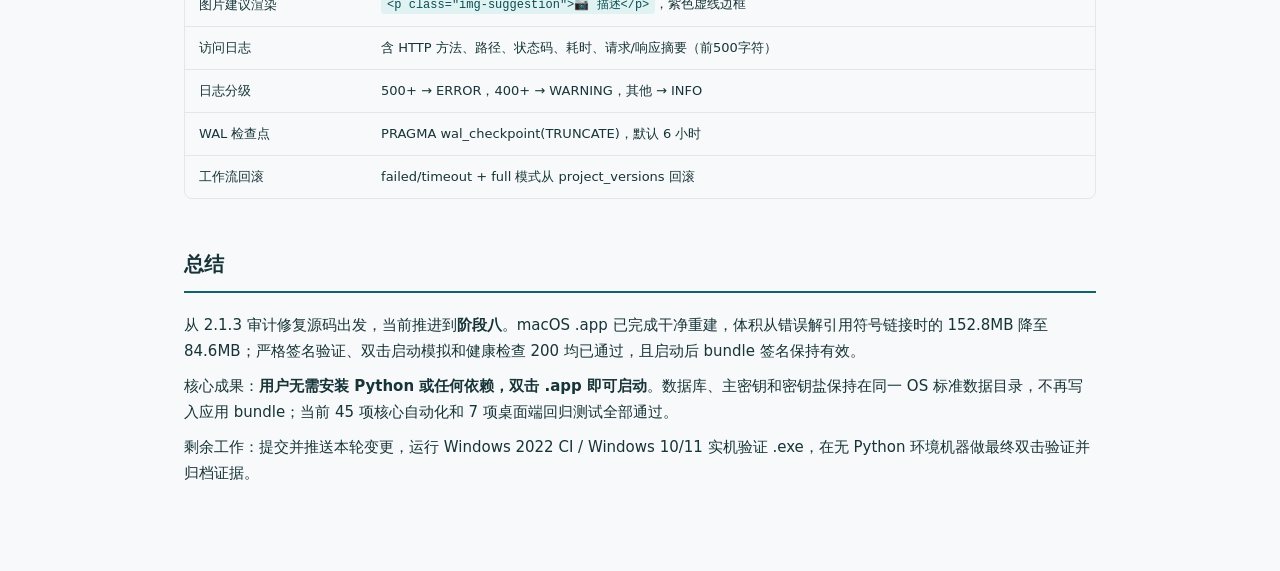
==== commit bdedc4c5: "fix: bypass proxy for Windows smoke test" ====
--- a/work-progress-report/work-progress-report.html
+++ b/work-progress-report/work-progress-report.html
@@ -572,6 +572,7 @@
           <li>新增 Windows 2022 CI：构建 .exe、检查 _internal、启动后轮询健康端点</li>
           <li>Windows CI #1 已运行：依赖与测试通过；定位并修复 cp1252 控制台编码崩溃</li>
           <li>Windows CI #2 已成功生成 .exe / _internal；正在收敛启动冒烟诊断</li>
+          <li>Windows CI #3 再次生成 43.1MB 包；定位 runner 代理拦截回环健康检查</li>
           <li>待 Windows CI 冒烟通过后保存 artifact，并在 Windows 10/11 实机复核</li>
           <li>在无 Python 环境的机器上验证双击启动</li>
           <li>提交本轮修复并推送 desktop-release 分支</li>
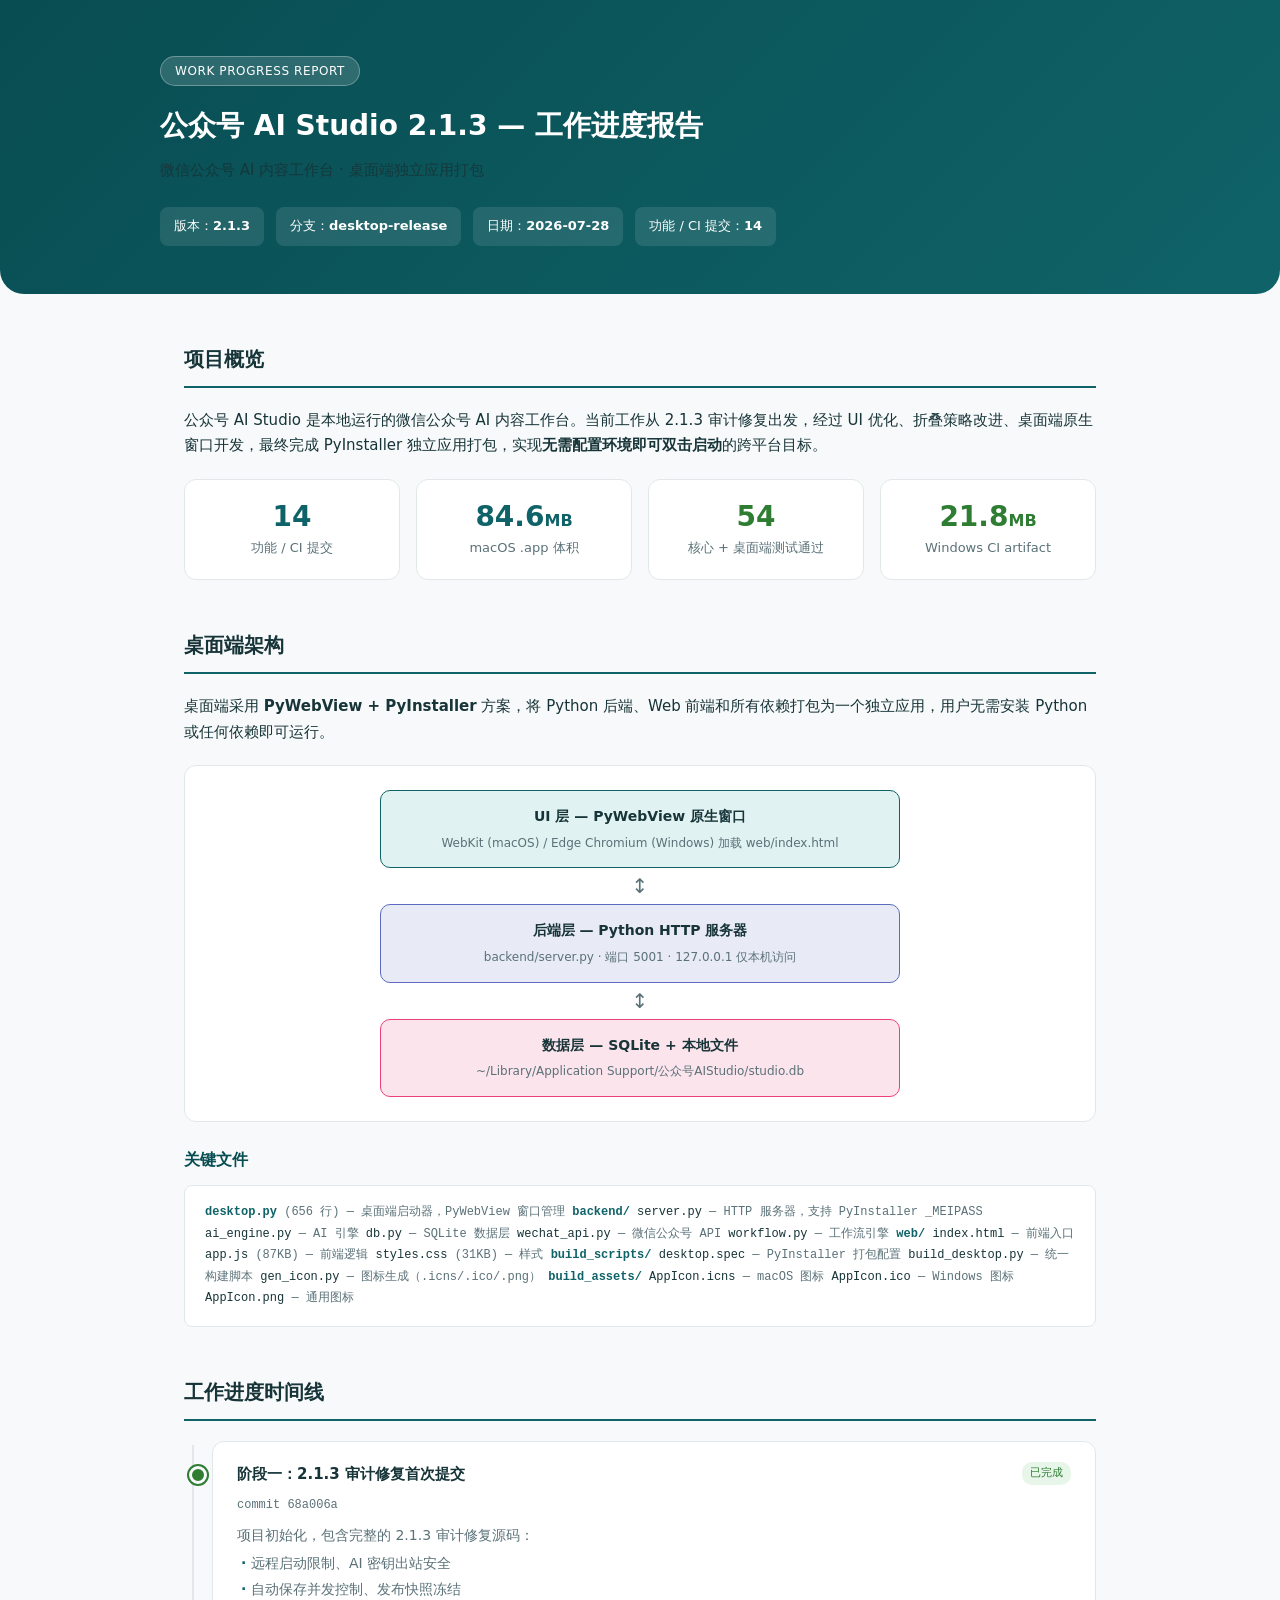
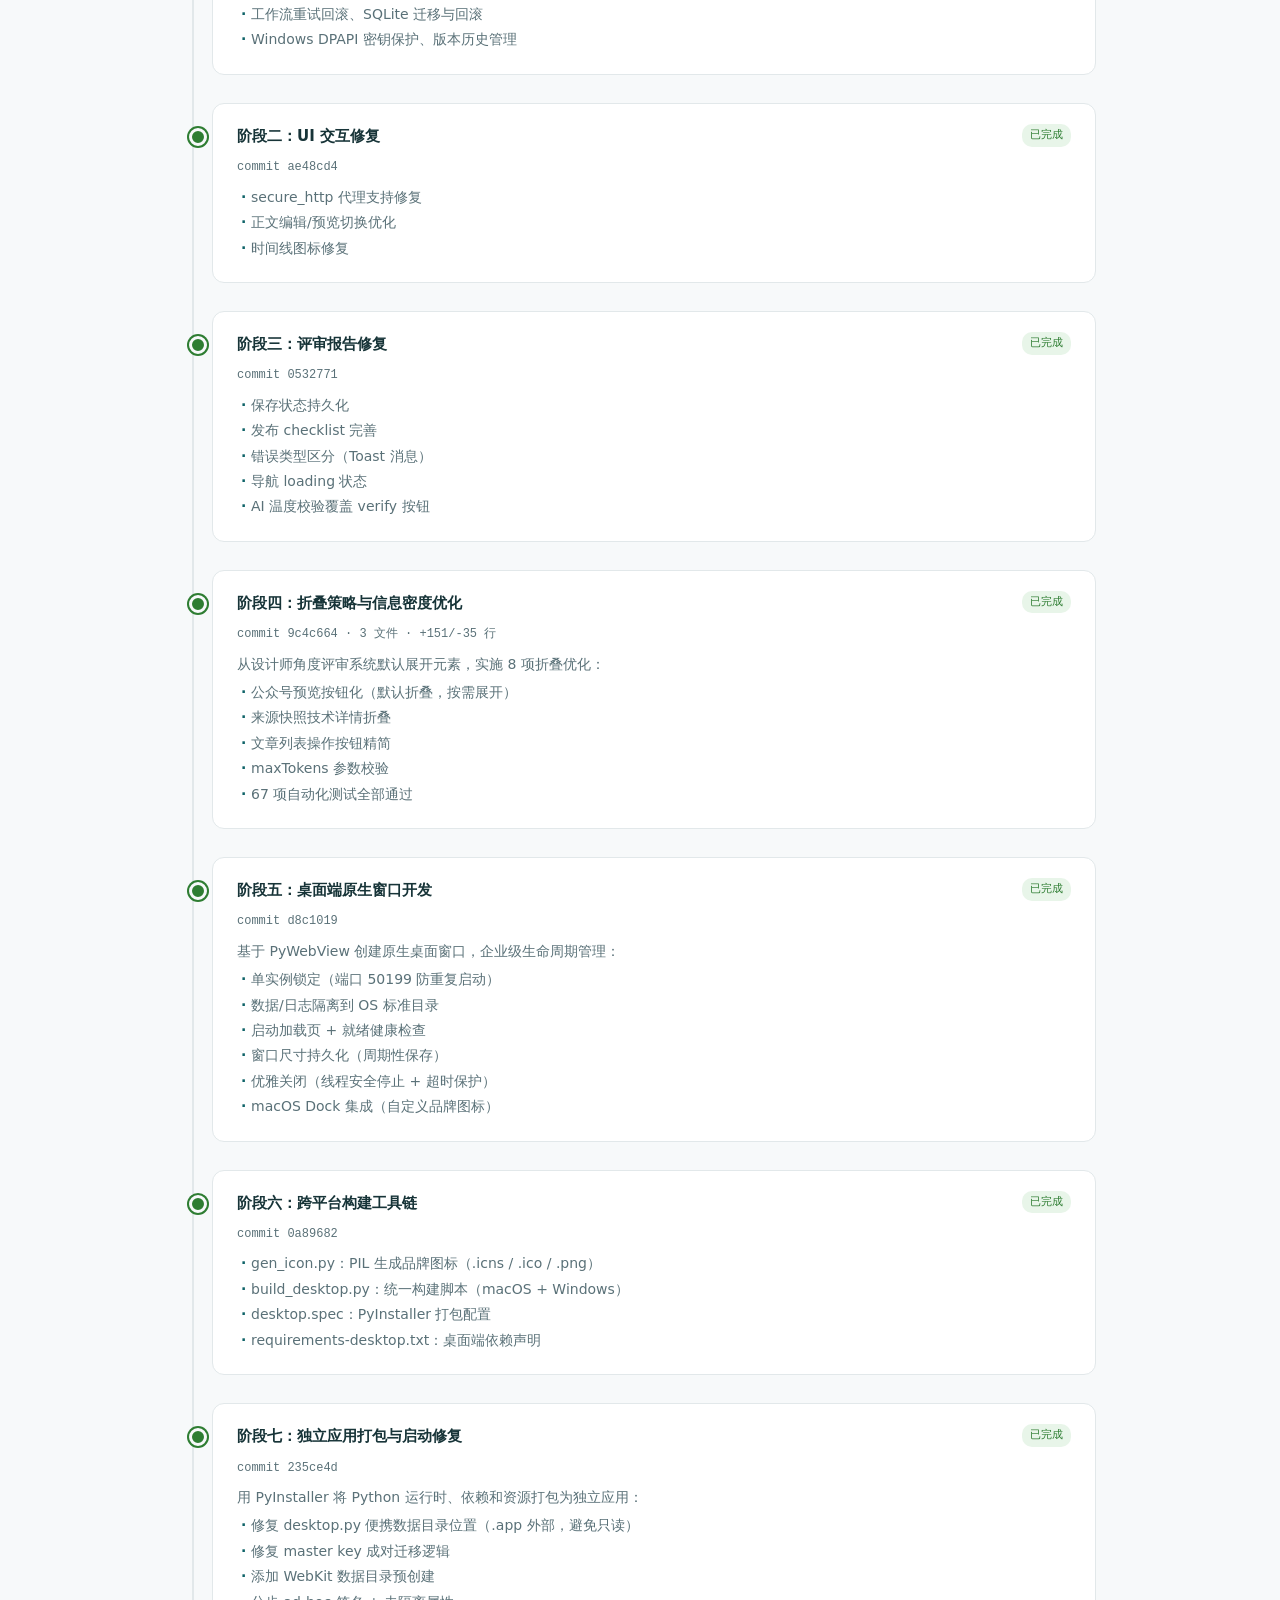
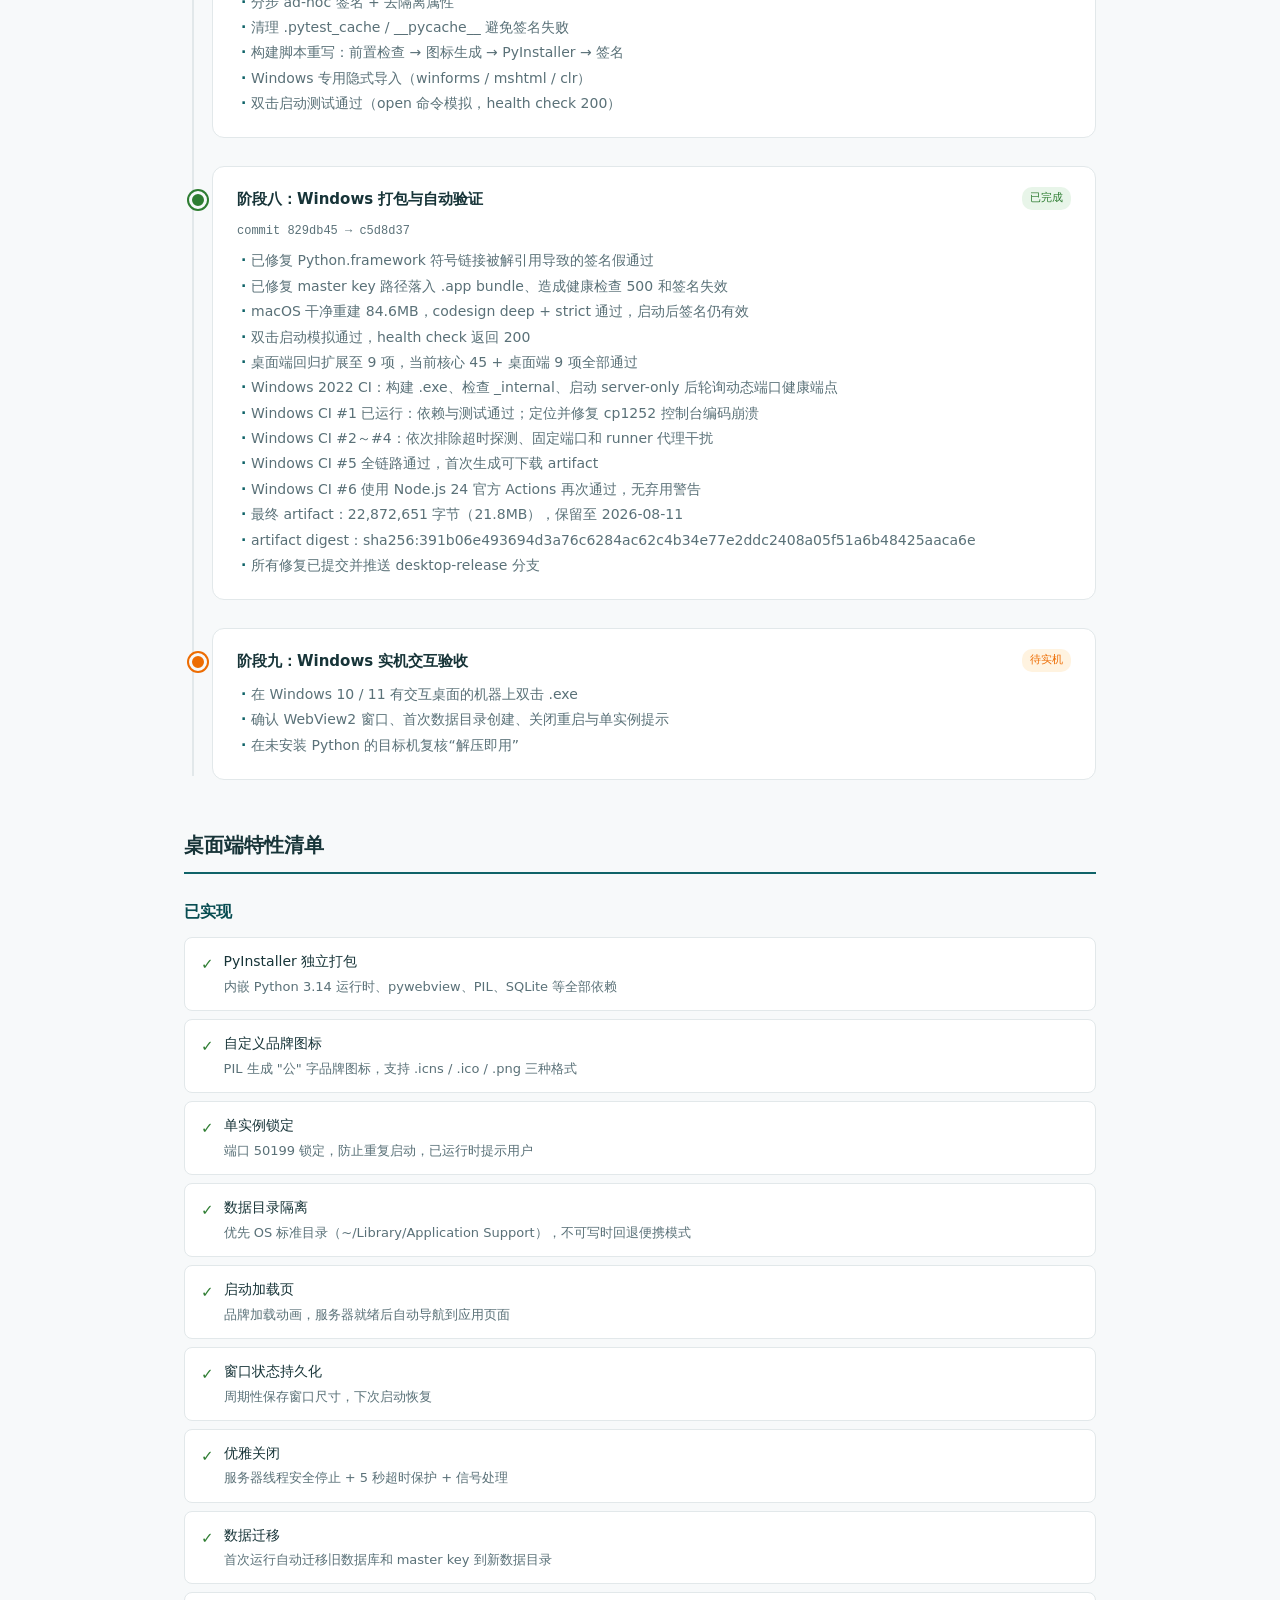
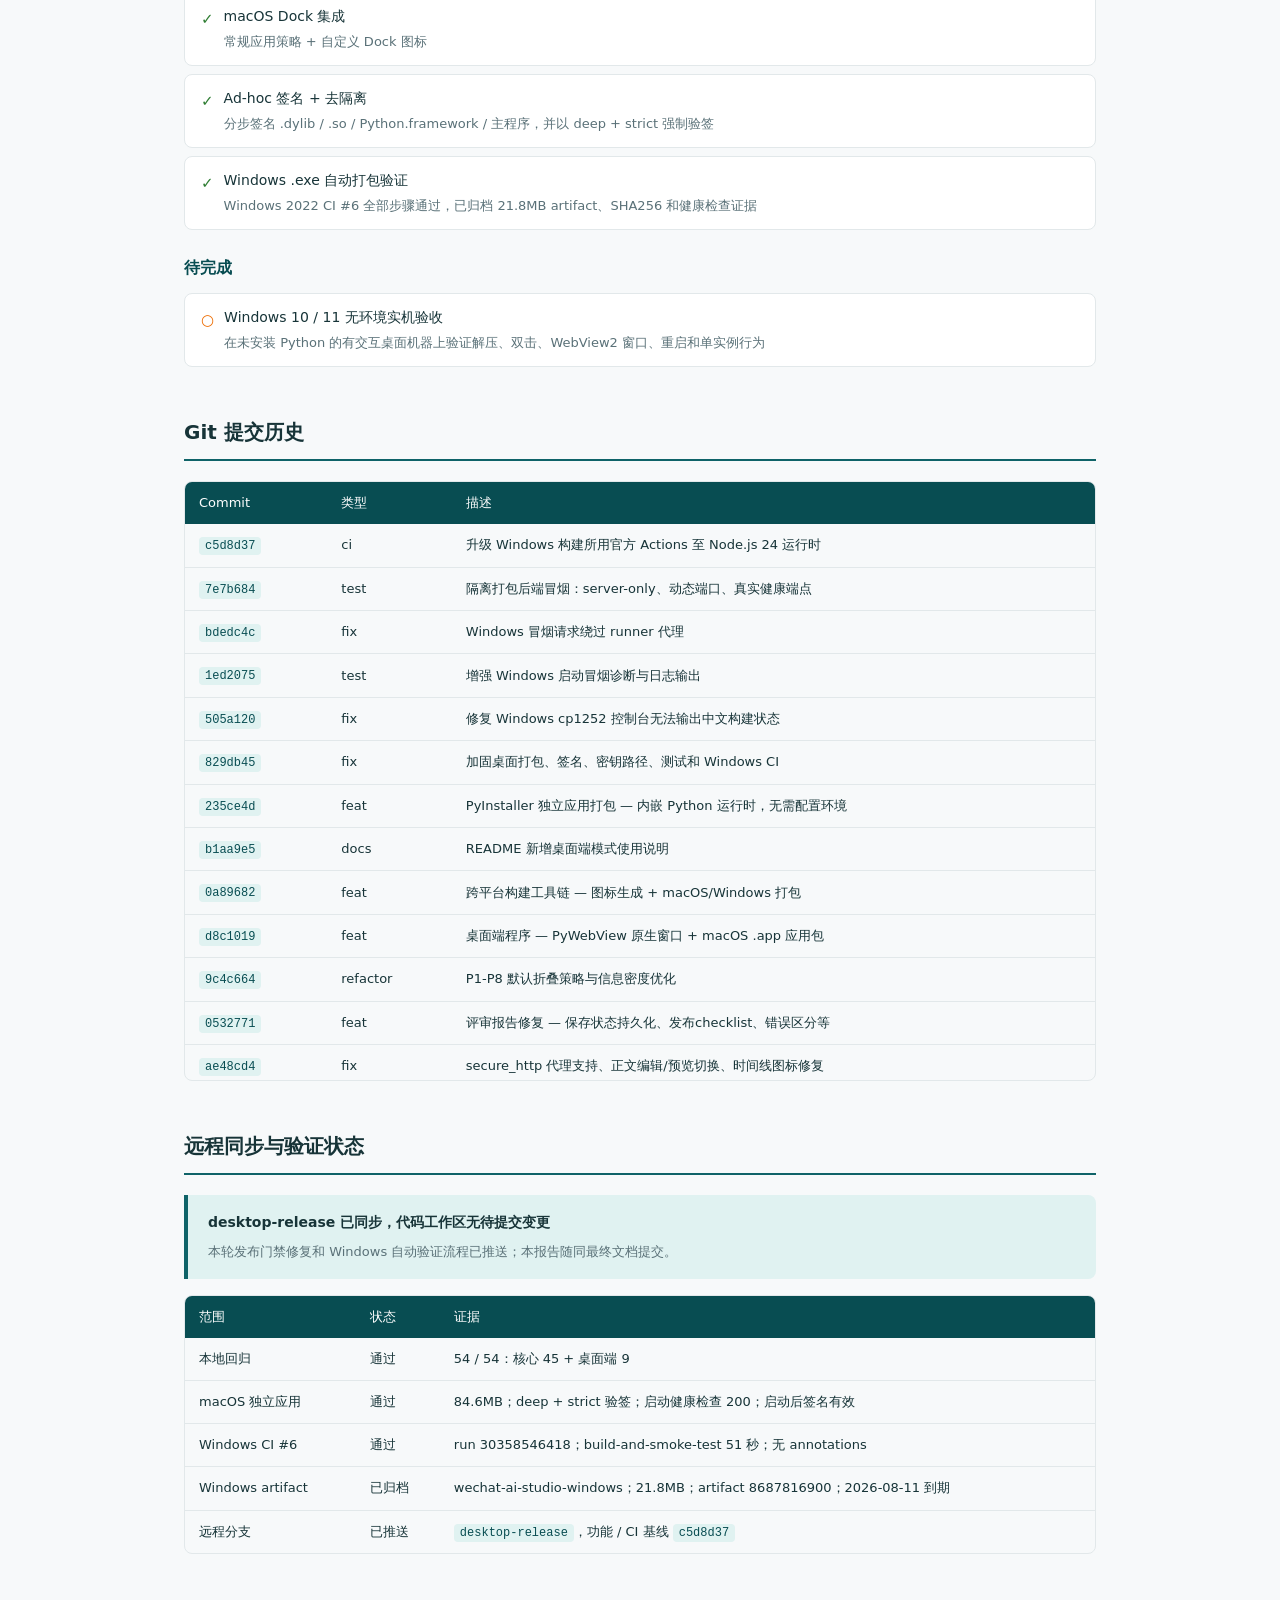
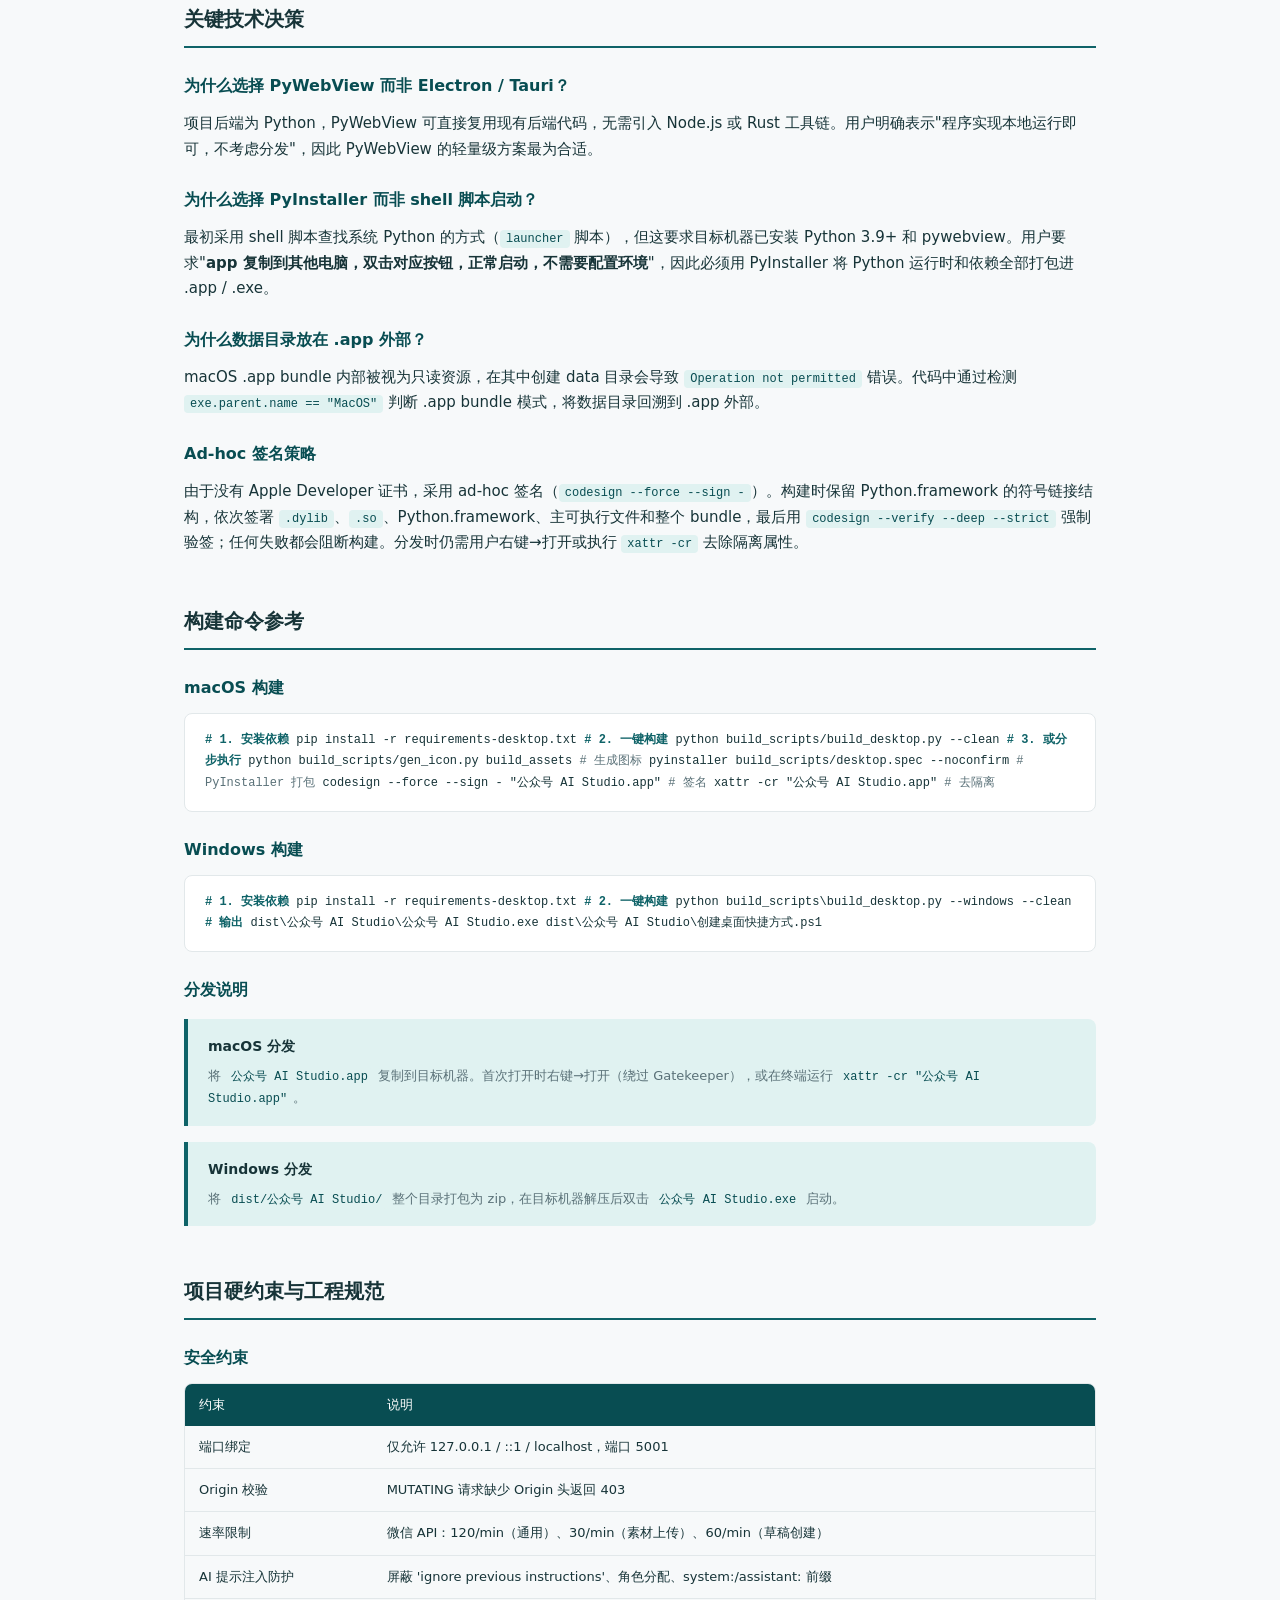
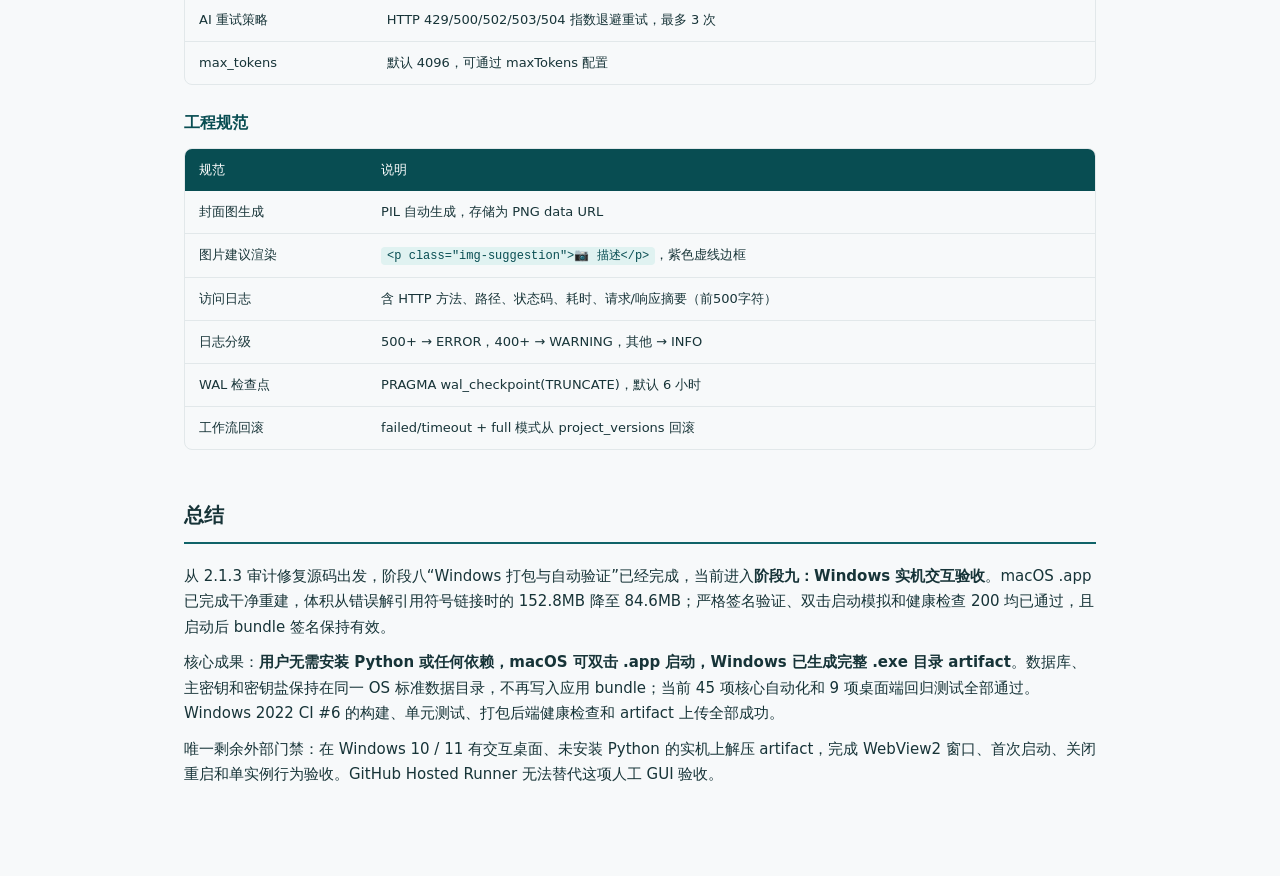
==== commit 16e0c104: "docs: record completed Windows CI validation" ====
--- a/work-progress-report/work-progress-report.html
+++ b/work-progress-report/work-progress-report.html
@@ -348,7 +348,7 @@
       <div class="meta-item">版本：<strong>2.1.3</strong></div>
       <div class="meta-item">分支：<strong>desktop-release</strong></div>
       <div class="meta-item">日期：<strong>2026-07-28</strong></div>
-      <div class="meta-item">提交数：<strong>8</strong></div>
+      <div class="meta-item">功能 / CI 提交：<strong>14</strong></div>
     </div>
   </div>
 </div>
@@ -362,20 +362,20 @@
 
   <div class="status-grid">
     <div class="status-card">
-      <div class="num">8</div>
-      <div class="label">Git 提交</div>
+      <div class="num">14</div>
+      <div class="label">功能 / CI 提交</div>
     </div>
     <div class="status-card">
       <div class="num">84.6<span style="font-size:16px">MB</span></div>
       <div class="label">macOS .app 体积</div>
     </div>
     <div class="status-card">
-      <div class="num success">52</div>
+      <div class="num success">54</div>
       <div class="label">核心 + 桌面端测试通过</div>
     </div>
     <div class="status-card">
-      <div class="num warning">7</div>
-      <div class="label">本轮待提交文件</div>
+      <div class="num success">21.8<span style="font-size:16px">MB</span></div>
+      <div class="label">Windows CI artifact</div>
     </div>
   </div>
 </section>
@@ -406,7 +406,7 @@
 
   <h3>关键文件</h3>
   <div class="file-tree">
-<span class="dir">desktop.py</span> <span class="size">(564 行)</span>  <span class="size">— 桌面端启动器，PyWebView 窗口管理</span>
+<span class="dir">desktop.py</span> <span class="size">(656 行)</span>  <span class="size">— 桌面端启动器，PyWebView 窗口管理</span>
 <span class="dir">backend/</span>
   <span class="file">server.py</span>        <span class="size">— HTTP 服务器，支持 PyInstaller _MEIPASS</span>
   <span class="file">ai_engine.py</span>     <span class="size">— AI 引擎</span>
@@ -557,25 +557,41 @@
       </div>
     </div>
 
-    <div class="phase current">
+    <div class="phase done">
       <div class="phase-header">
-        <span class="phase-title">阶段八：Windows 打包与最终验证</span>
-        <span class="phase-tag tag-current">进行中</span>
-      </div>
+        <span class="phase-title">阶段八：Windows 打包与自动验证</span>
+        <span class="phase-tag tag-done">已完成</span>
+      </div>
+      <div class="phase-commit">commit 829db45 → c5d8d37</div>
       <div class="phase-desc">
         <ul>
           <li>已修复 Python.framework 符号链接被解引用导致的签名假通过</li>
           <li>已修复 master key 路径落入 .app bundle、造成健康检查 500 和签名失效</li>
           <li>macOS 干净重建 84.6MB，codesign deep + strict 通过，启动后签名仍有效</li>
           <li>双击启动模拟通过，health check 返回 200</li>
-          <li>新增 7 项桌面端回归测试，当前核心 45 + 桌面端 7 项全部通过</li>
-          <li>新增 Windows 2022 CI：构建 .exe、检查 _internal、启动后轮询健康端点</li>
+          <li>桌面端回归扩展至 9 项，当前核心 45 + 桌面端 9 项全部通过</li>
+          <li>Windows 2022 CI：构建 .exe、检查 _internal、启动 server-only 后轮询动态端口健康端点</li>
           <li>Windows CI #1 已运行：依赖与测试通过；定位并修复 cp1252 控制台编码崩溃</li>
-          <li>Windows CI #2 已成功生成 .exe / _internal；正在收敛启动冒烟诊断</li>
-          <li>Windows CI #3 再次生成 43.1MB 包；定位 runner 代理拦截回环健康检查</li>
-          <li>待 Windows CI 冒烟通过后保存 artifact，并在 Windows 10/11 实机复核</li>
-          <li>在无 Python 环境的机器上验证双击启动</li>
-          <li>提交本轮修复并推送 desktop-release 分支</li>
+          <li>Windows CI #2～#4：依次排除超时探测、固定端口和 runner 代理干扰</li>
+          <li>Windows CI #5 全链路通过，首次生成可下载 artifact</li>
+          <li>Windows CI #6 使用 Node.js 24 官方 Actions 再次通过，无弃用警告</li>
+          <li>最终 artifact：22,872,651 字节（21.8MB），保留至 2026-08-11</li>
+          <li>artifact digest：sha256:391b06e493694d3a76c6284ac62c4b34e77e2ddc2408a05f51a6b48425aaca6e</li>
+          <li>所有修复已提交并推送 desktop-release 分支</li>
+        </ul>
+      </div>
+    </div>
+
+    <div class="phase current">
+      <div class="phase-header">
+        <span class="phase-title">阶段九：Windows 实机交互验收</span>
+        <span class="phase-tag tag-current">待实机</span>
+      </div>
+      <div class="phase-desc">
+        <ul>
+          <li>在 Windows 10 / 11 有交互桌面的机器上双击 .exe</li>
+          <li>确认 WebView2 窗口、首次数据目录创建、关闭重启与单实例提示</li>
+          <li>在未安装 Python 的目标机复核“解压即用”</li>
         </ul>
       </div>
     </div>
@@ -659,6 +675,13 @@
         <div class="item-desc">分步签名 .dylib / .so / Python.framework / 主程序，并以 deep + strict 强制验签</div>
       </div>
     </li>
+    <li>
+      <span class="check">✓</span>
+      <div class="item-content">
+        <div class="item-title">Windows .exe 自动打包验证</div>
+        <div class="item-desc">Windows 2022 CI #6 全部步骤通过，已归档 21.8MB artifact、SHA256 和健康检查证据</div>
+      </div>
+    </li>
   </ul>
 
   <h3>待完成</h3>
@@ -666,22 +689,8 @@
     <li>
       <span class="pending-icon">○</span>
       <div class="item-content">
-        <div class="item-title">Windows .exe 打包验证</div>
-        <div class="item-desc">工作流已就绪；需推送后在 Windows 2022 CI 或 Windows 10/11 实机运行并保存产物</div>
-      </div>
-    </li>
-    <li>
-      <span class="pending-icon">○</span>
-      <div class="item-content">
-        <div class="item-title">无环境机器验证</div>
-        <div class="item-desc">在未安装 Python 的 macOS / Windows 机器上验证双击启动</div>
-      </div>
-    </li>
-    <li>
-      <span class="pending-icon">○</span>
-      <div class="item-content">
-        <div class="item-title">提交本轮修复</div>
-        <div class="item-desc">签名、密钥路径、Windows CI、桌面测试及本报告需提交到 desktop-release</div>
+        <div class="item-title">Windows 10 / 11 无环境实机验收</div>
+        <div class="item-desc">在未安装 Python 的有交互桌面机器上验证解压、双击、WebView2 窗口、重启和单实例行为</div>
       </div>
     </li>
   </ul>
@@ -701,6 +710,36 @@
       </thead>
       <tbody>
         <tr>
+          <td><code>c5d8d37</code></td>
+          <td>ci</td>
+          <td>升级 Windows 构建所用官方 Actions 至 Node.js 24 运行时</td>
+        </tr>
+        <tr>
+          <td><code>7e7b684</code></td>
+          <td>test</td>
+          <td>隔离打包后端冒烟：server-only、动态端口、真实健康端点</td>
+        </tr>
+        <tr>
+          <td><code>bdedc4c</code></td>
+          <td>fix</td>
+          <td>Windows 冒烟请求绕过 runner 代理</td>
+        </tr>
+        <tr>
+          <td><code>1ed2075</code></td>
+          <td>test</td>
+          <td>增强 Windows 启动冒烟诊断与日志输出</td>
+        </tr>
+        <tr>
+          <td><code>505a120</code></td>
+          <td>fix</td>
+          <td>修复 Windows cp1252 控制台无法输出中文构建状态</td>
+        </tr>
+        <tr>
+          <td><code>829db45</code></td>
+          <td>fix</td>
+          <td>加固桌面打包、签名、密钥路径、测试和 Windows CI</td>
+        </tr>
+        <tr>
           <td><code>235ce4d</code></td>
           <td>feat</td>
           <td>PyInstaller 独立应用打包 — 内嵌 Python 运行时，无需配置环境</td>
@@ -745,52 +784,47 @@
   </div>
 </section>
 
-<!-- 未提交变更 -->
+<!-- 远程同步状态 -->
 <section>
-  <h2>当前未提交变更</h2>
-  <div class="callout callout-warning">
-    <div class="callout-title">本轮 7 个文件待提交</div>
-    <p>以下文件包含本轮发布门禁修复、Windows 自动验证流程和进度证据：</p>
+  <h2>远程同步与验证状态</h2>
+  <div class="callout">
+    <div class="callout-title">desktop-release 已同步，代码工作区无待提交变更</div>
+    <p>本轮发布门禁修复和 Windows 自动验证流程已推送；本报告随同最终文档提交。</p>
   </div>
   <div class="table-wrap">
     <table>
       <thead>
         <tr>
-          <th>文件</th>
-          <th>变更行数</th>
-          <th>变更内容</th>
+          <th>范围</th>
+          <th>状态</th>
+          <th>证据</th>
         </tr>
       </thead>
       <tbody>
         <tr>
-          <td><code>desktop.py</code></td>
-          <td>修改</td>
-          <td>密钥与数据库同目录、密钥盐迁移、Windows 独占单实例锁、窗口状态容错</td>
-        </tr>
-        <tr>
-          <td><code>build_scripts/build_desktop.py</code></td>
-          <td>修改</td>
-          <td>保留 framework 符号链接、严格签名门禁、Windows 产物结构检查</td>
-        </tr>
-        <tr>
-          <td><code>requirements-desktop.txt</code></td>
-          <td>修改</td>
-          <td>补齐并约束 PyInstaller、Pillow、pywebview 构建依赖</td>
-        </tr>
-        <tr>
-          <td><code>test_all.py</code>、<code>tests/test_desktop.py</code></td>
-          <td>修改 + 新增</td>
-          <td>桌面端 7 项回归测试纳入核心测试入口</td>
-        </tr>
-        <tr>
-          <td><code>.github/workflows/windows-desktop-build.yml</code></td>
-          <td>新增</td>
-          <td>Windows 2022 构建、产物检查、健康检查、SHA256 和 artifact 上传</td>
-        </tr>
-        <tr>
-          <td><code>work-progress-report/work-progress-report.html</code></td>
-          <td>新增</td>
-          <td>同步阶段八真实验证结果与剩余外部环境门禁</td>
+          <td>本地回归</td>
+          <td>通过</td>
+          <td>54 / 54：核心 45 + 桌面端 9</td>
+        </tr>
+        <tr>
+          <td>macOS 独立应用</td>
+          <td>通过</td>
+          <td>84.6MB；deep + strict 验签；启动健康检查 200；启动后签名有效</td>
+        </tr>
+        <tr>
+          <td>Windows CI #6</td>
+          <td>通过</td>
+          <td>run 30358546418；build-and-smoke-test 51 秒；无 annotations</td>
+        </tr>
+        <tr>
+          <td>Windows artifact</td>
+          <td>已归档</td>
+          <td>wechat-ai-studio-windows；21.8MB；artifact 8687816900；2026-08-11 到期</td>
+        </tr>
+        <tr>
+          <td>远程分支</td>
+          <td>已推送</td>
+          <td><code>desktop-release</code>，功能 / CI 基线 <code>c5d8d37</code></td>
         </tr>
       </tbody>
     </table>
@@ -899,11 +933,11 @@
 <!-- 总结 -->
 <section>
   <h2>总结</h2>
-  <p>从 2.1.3 审计修复源码出发，当前推进到<strong>阶段八</strong>。macOS .app 已完成干净重建，体积从错误解引用符号链接时的 152.8MB 降至 84.6MB；严格签名验证、双击启动模拟和健康检查 200 均已通过，且启动后 bundle 签名保持有效。</p>
-
-  <p>核心成果：<strong>用户无需安装 Python 或任何依赖，双击 .app 即可启动</strong>。数据库、主密钥和密钥盐保持在同一 OS 标准数据目录，不再写入应用 bundle；当前 45 项核心自动化和 7 项桌面端回归测试全部通过。</p>
-
-  <p>剩余工作：提交并推送本轮变更，运行 Windows 2022 CI / Windows 10/11 实机验证 .exe，在无 Python 环境机器做最终双击验证并归档证据。</p>
+  <p>从 2.1.3 审计修复源码出发，阶段八“Windows 打包与自动验证”已经完成，当前进入<strong>阶段九：Windows 实机交互验收</strong>。macOS .app 已完成干净重建，体积从错误解引用符号链接时的 152.8MB 降至 84.6MB；严格签名验证、双击启动模拟和健康检查 200 均已通过，且启动后 bundle 签名保持有效。</p>
+
+  <p>核心成果：<strong>用户无需安装 Python 或任何依赖，macOS 可双击 .app 启动，Windows 已生成完整 .exe 目录 artifact</strong>。数据库、主密钥和密钥盐保持在同一 OS 标准数据目录，不再写入应用 bundle；当前 45 项核心自动化和 9 项桌面端回归测试全部通过。Windows 2022 CI #6 的构建、单元测试、打包后端健康检查和 artifact 上传全部成功。</p>
+
+  <p>唯一剩余外部门禁：在 Windows 10 / 11 有交互桌面、未安装 Python 的实机上解压 artifact，完成 WebView2 窗口、首次启动、关闭重启和单实例行为验收。GitHub Hosted Runner 无法替代这项人工 GUI 验收。</p>
 </section>
 
 </div>
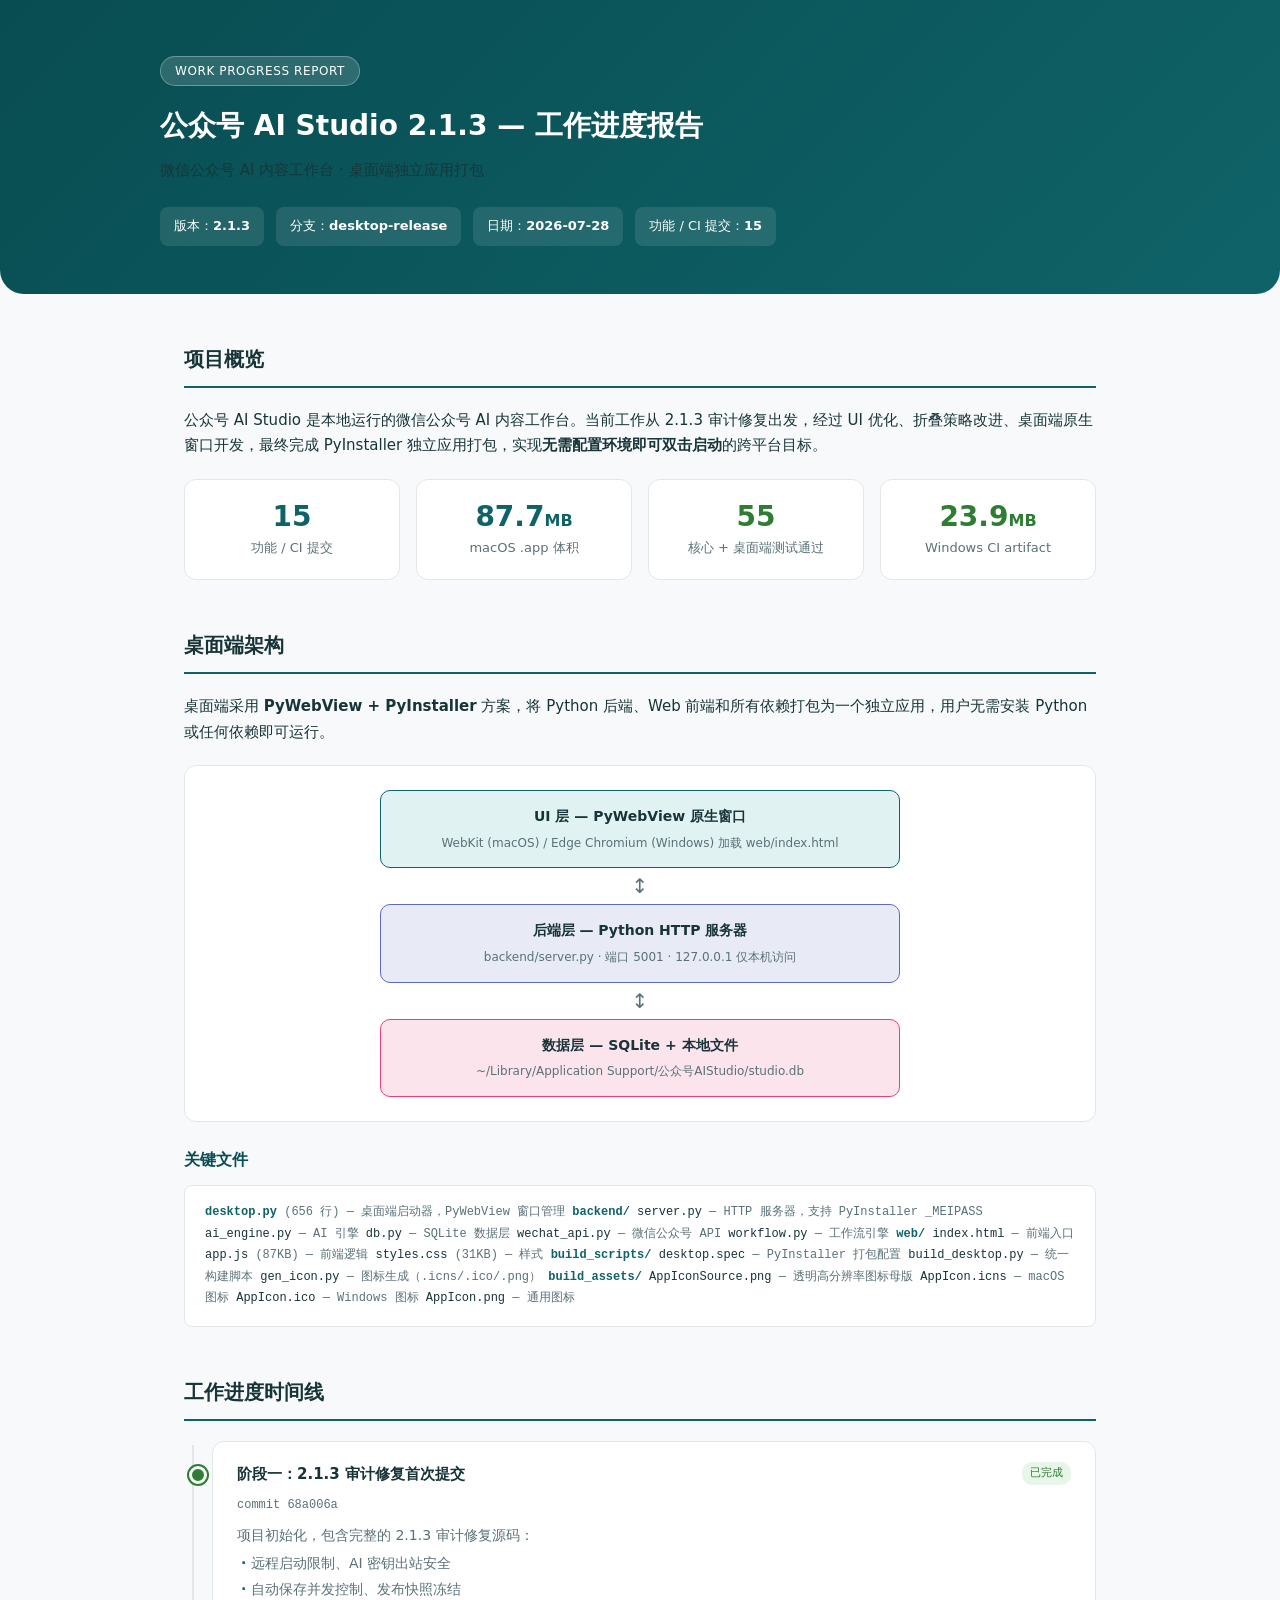
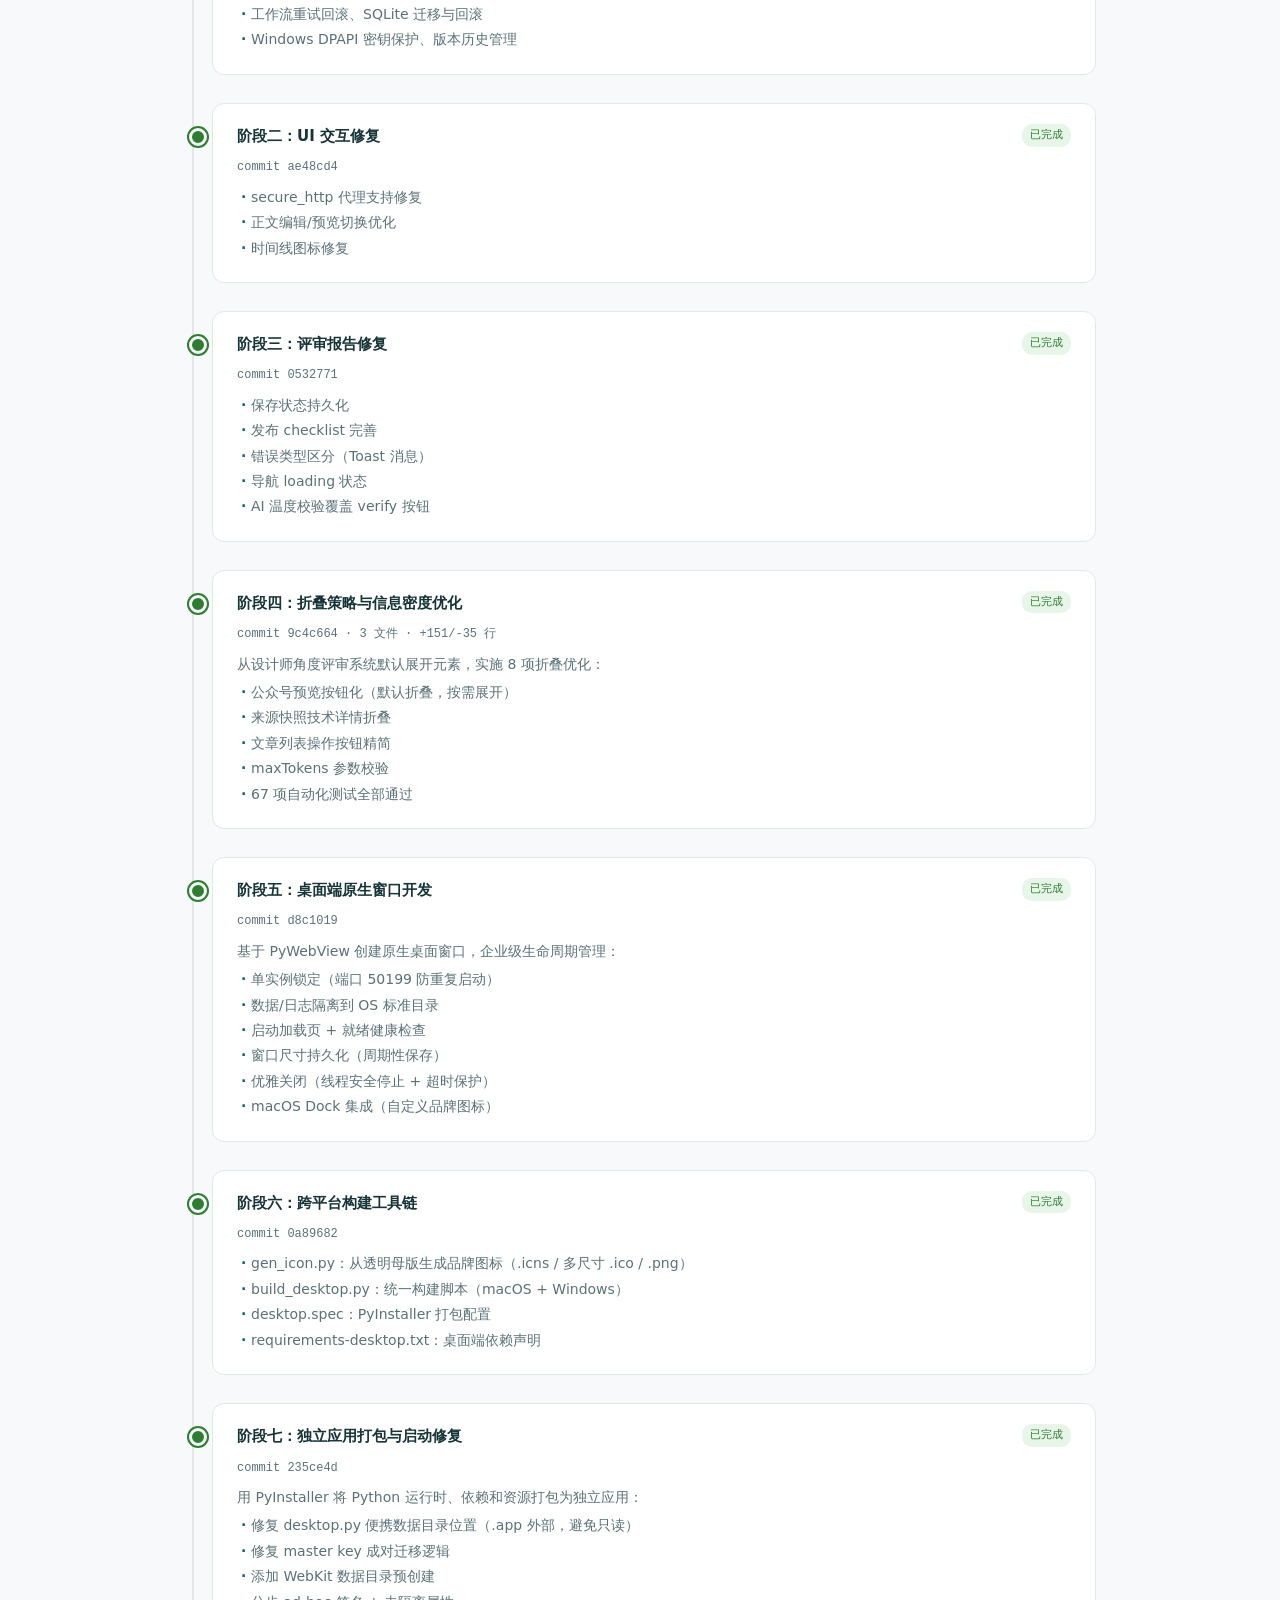
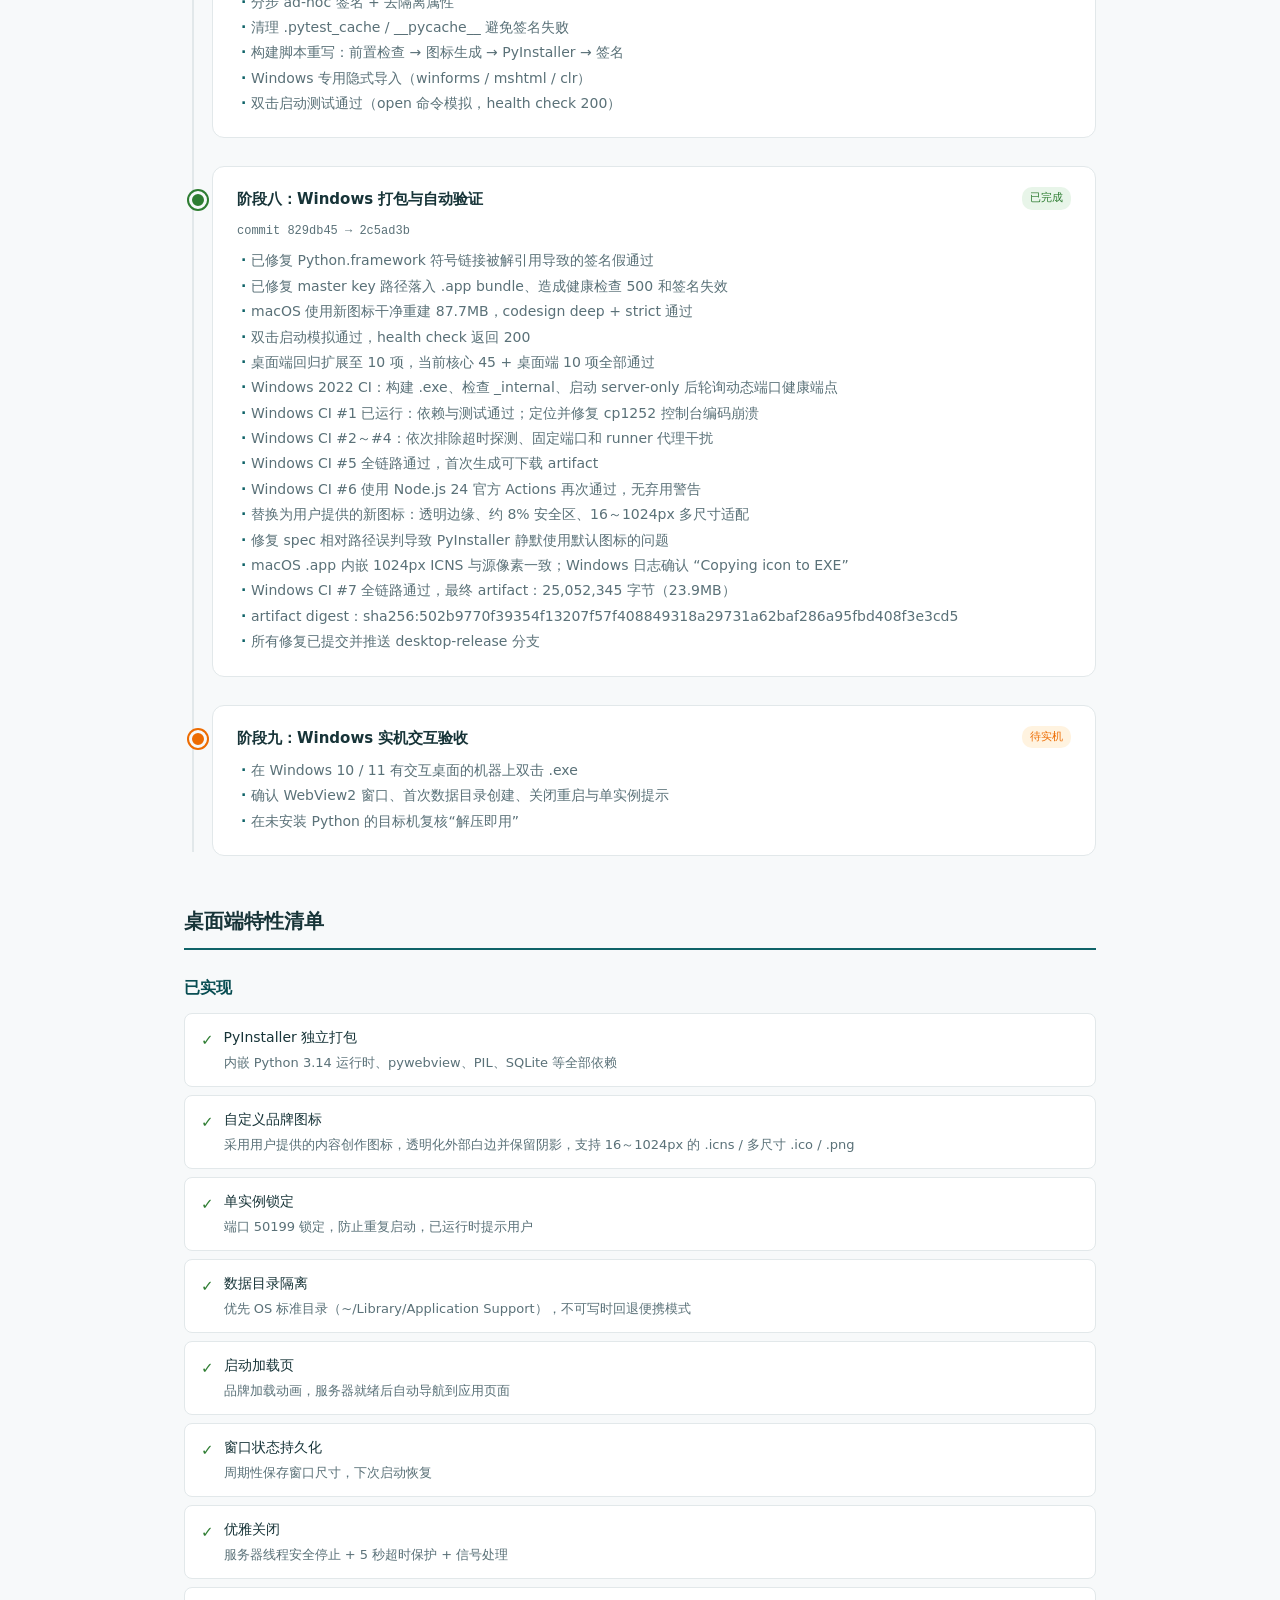
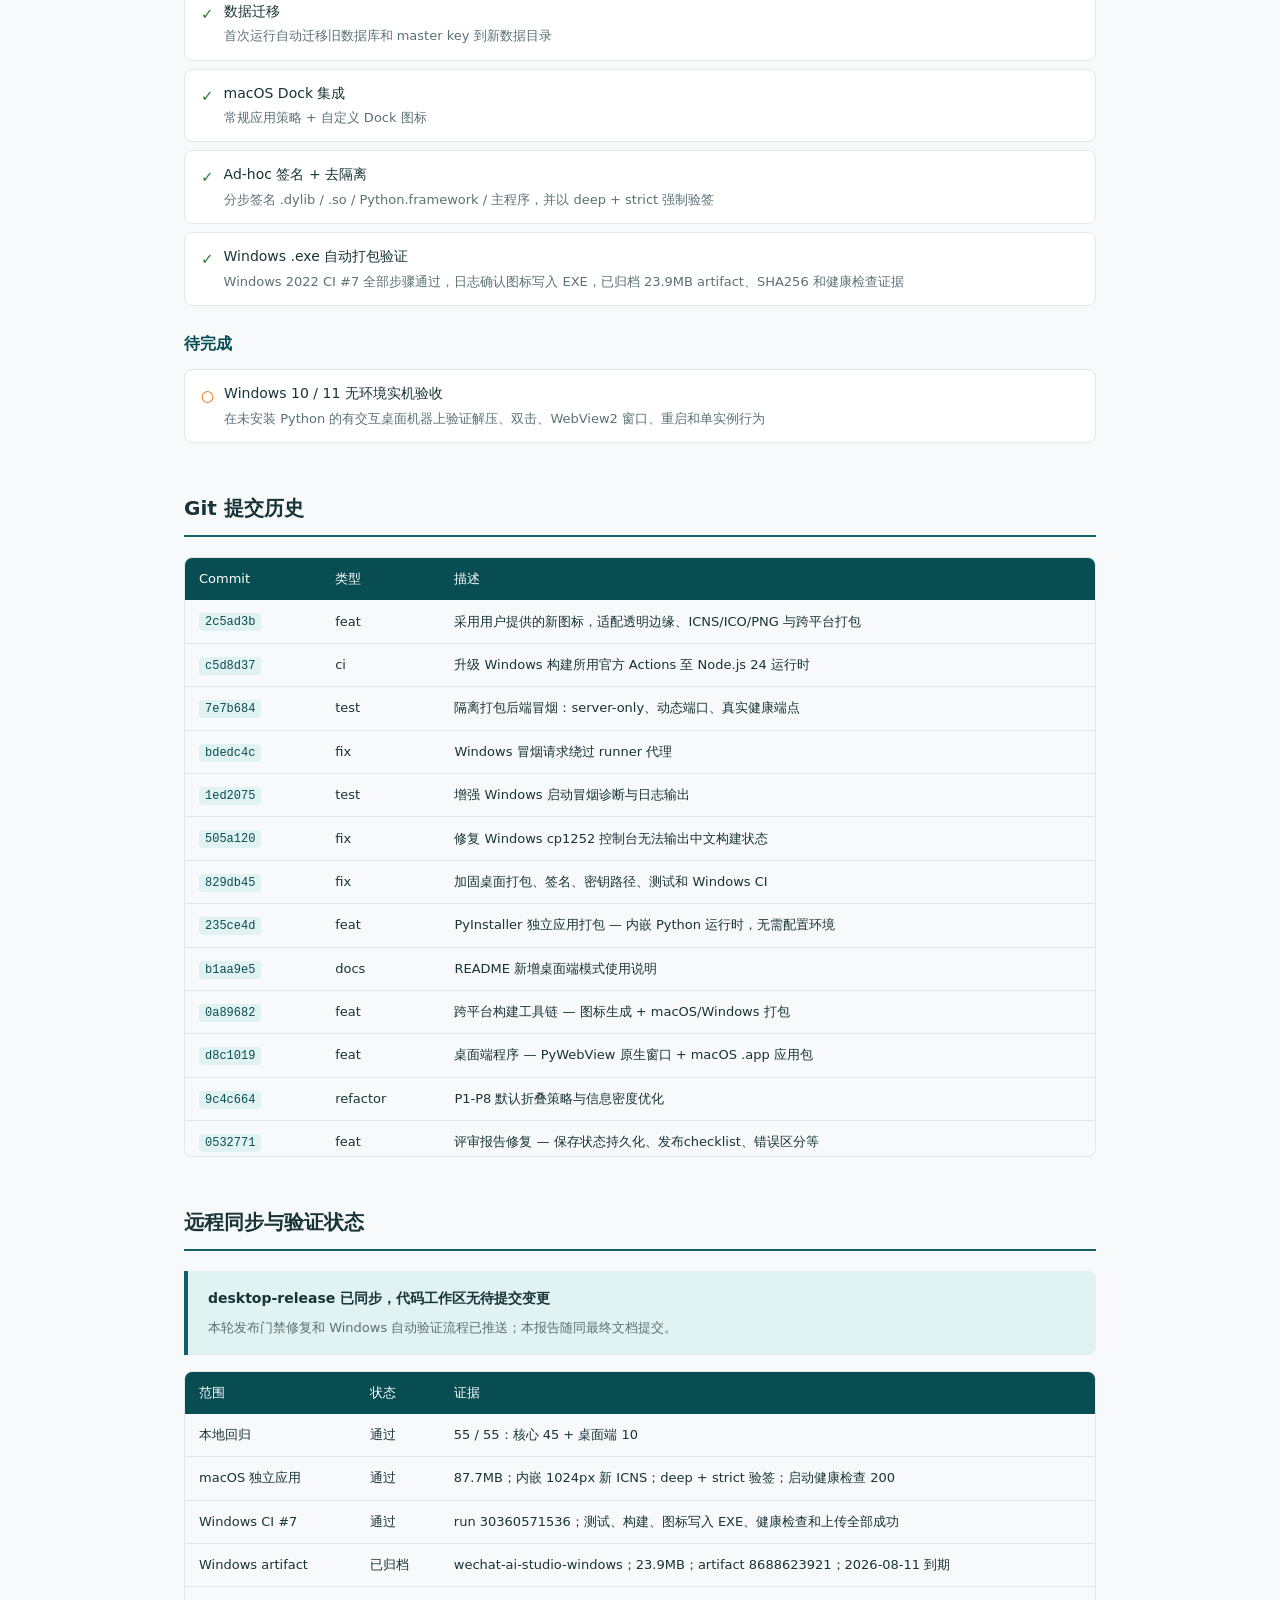
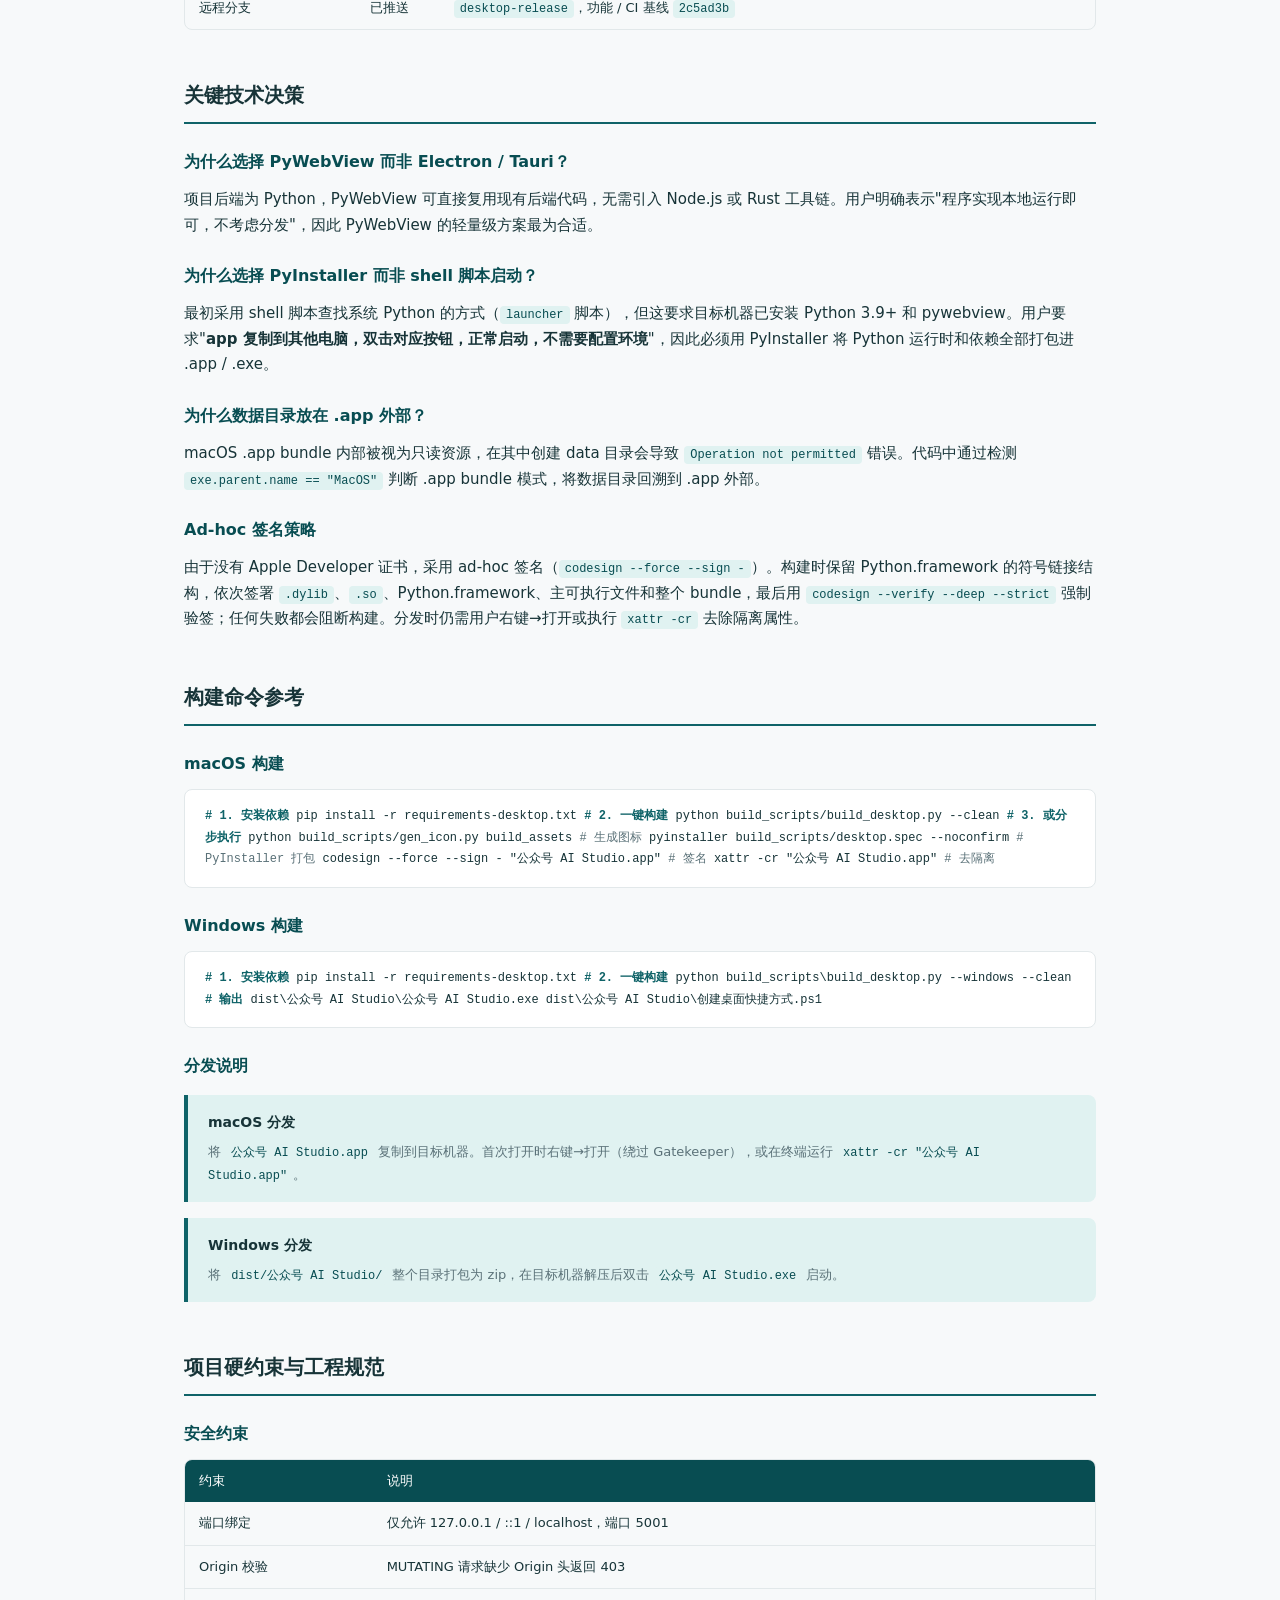
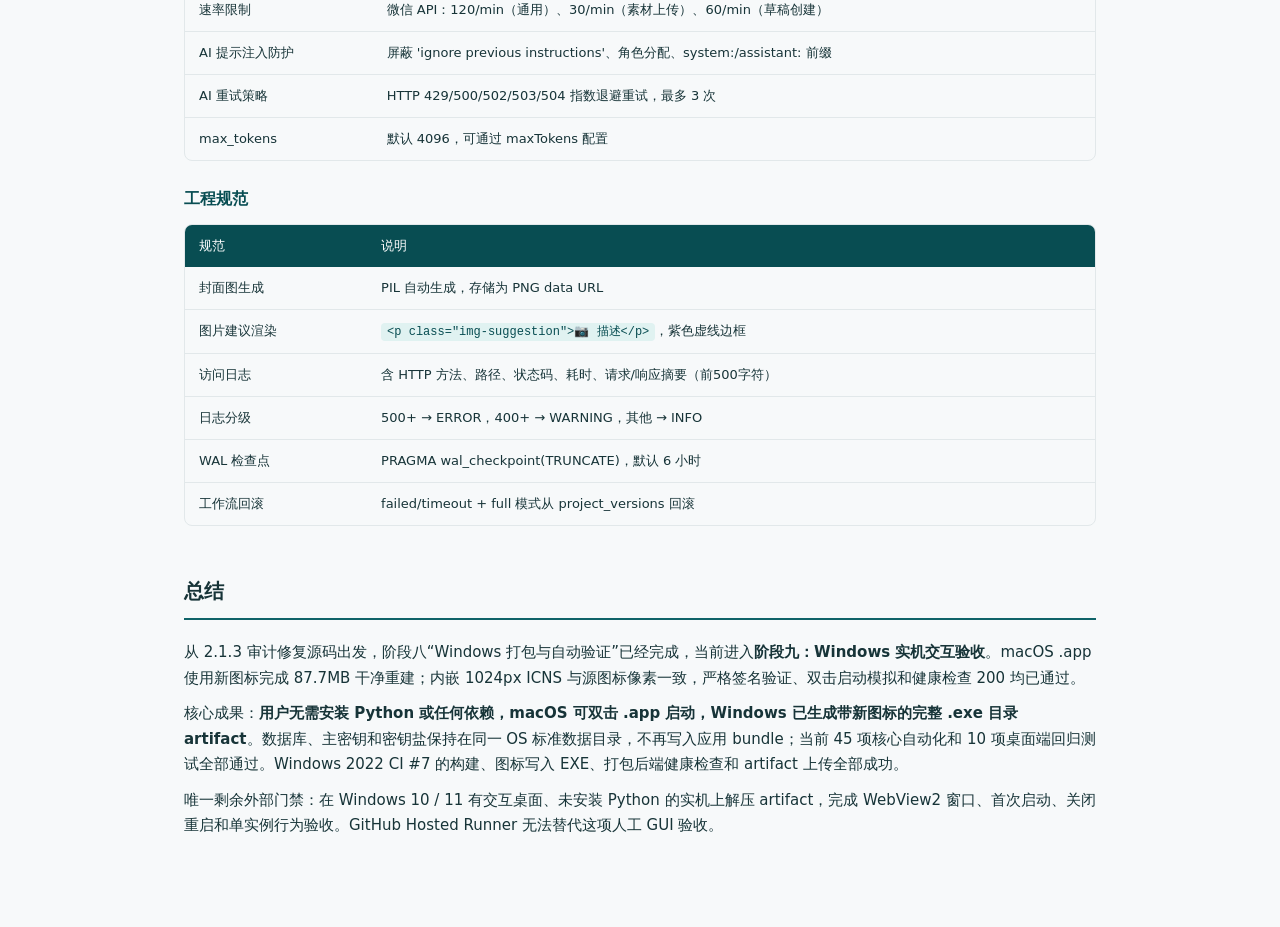
==== commit 90f40dee: "docs: record new app icon validation" ====
--- a/work-progress-report/work-progress-report.html
+++ b/work-progress-report/work-progress-report.html
@@ -348,7 +348,7 @@
       <div class="meta-item">版本：<strong>2.1.3</strong></div>
       <div class="meta-item">分支：<strong>desktop-release</strong></div>
       <div class="meta-item">日期：<strong>2026-07-28</strong></div>
-      <div class="meta-item">功能 / CI 提交：<strong>14</strong></div>
+      <div class="meta-item">功能 / CI 提交：<strong>15</strong></div>
     </div>
   </div>
 </div>
@@ -362,19 +362,19 @@
 
   <div class="status-grid">
     <div class="status-card">
-      <div class="num">14</div>
+      <div class="num">15</div>
       <div class="label">功能 / CI 提交</div>
     </div>
     <div class="status-card">
-      <div class="num">84.6<span style="font-size:16px">MB</span></div>
+      <div class="num">87.7<span style="font-size:16px">MB</span></div>
       <div class="label">macOS .app 体积</div>
     </div>
     <div class="status-card">
-      <div class="num success">54</div>
+      <div class="num success">55</div>
       <div class="label">核心 + 桌面端测试通过</div>
     </div>
     <div class="status-card">
-      <div class="num success">21.8<span style="font-size:16px">MB</span></div>
+      <div class="num success">23.9<span style="font-size:16px">MB</span></div>
       <div class="label">Windows CI artifact</div>
     </div>
   </div>
@@ -422,6 +422,7 @@
   <span class="file">build_desktop.py</span> <span class="size">— 统一构建脚本</span>
   <span class="file">gen_icon.py</span>      <span class="size">— 图标生成（.icns/.ico/.png）</span>
 <span class="dir">build_assets/</span>
+  <span class="file">AppIconSource.png</span> <span class="size">— 透明高分辨率图标母版</span>
   <span class="file">AppIcon.icns</span>     <span class="size">— macOS 图标</span>
   <span class="file">AppIcon.ico</span>      <span class="size">— Windows 图标</span>
   <span class="file">AppIcon.png</span>      <span class="size">— 通用图标</span>
@@ -528,7 +529,7 @@
       <div class="phase-commit">commit 0a89682</div>
       <div class="phase-desc">
         <ul>
-          <li>gen_icon.py：PIL 生成品牌图标（.icns / .ico / .png）</li>
+          <li>gen_icon.py：从透明母版生成品牌图标（.icns / 多尺寸 .ico / .png）</li>
           <li>build_desktop.py：统一构建脚本（macOS + Windows）</li>
           <li>desktop.spec：PyInstaller 打包配置</li>
           <li>requirements-desktop.txt：桌面端依赖声明</li>
@@ -562,21 +563,24 @@
         <span class="phase-title">阶段八：Windows 打包与自动验证</span>
         <span class="phase-tag tag-done">已完成</span>
       </div>
-      <div class="phase-commit">commit 829db45 → c5d8d37</div>
+      <div class="phase-commit">commit 829db45 → 2c5ad3b</div>
       <div class="phase-desc">
         <ul>
           <li>已修复 Python.framework 符号链接被解引用导致的签名假通过</li>
           <li>已修复 master key 路径落入 .app bundle、造成健康检查 500 和签名失效</li>
-          <li>macOS 干净重建 84.6MB，codesign deep + strict 通过，启动后签名仍有效</li>
+          <li>macOS 使用新图标干净重建 87.7MB，codesign deep + strict 通过</li>
           <li>双击启动模拟通过，health check 返回 200</li>
-          <li>桌面端回归扩展至 9 项，当前核心 45 + 桌面端 9 项全部通过</li>
+          <li>桌面端回归扩展至 10 项，当前核心 45 + 桌面端 10 项全部通过</li>
           <li>Windows 2022 CI：构建 .exe、检查 _internal、启动 server-only 后轮询动态端口健康端点</li>
           <li>Windows CI #1 已运行：依赖与测试通过；定位并修复 cp1252 控制台编码崩溃</li>
           <li>Windows CI #2～#4：依次排除超时探测、固定端口和 runner 代理干扰</li>
           <li>Windows CI #5 全链路通过，首次生成可下载 artifact</li>
           <li>Windows CI #6 使用 Node.js 24 官方 Actions 再次通过，无弃用警告</li>
-          <li>最终 artifact：22,872,651 字节（21.8MB），保留至 2026-08-11</li>
-          <li>artifact digest：sha256:391b06e493694d3a76c6284ac62c4b34e77e2ddc2408a05f51a6b48425aaca6e</li>
+          <li>替换为用户提供的新图标：透明边缘、约 8% 安全区、16～1024px 多尺寸适配</li>
+          <li>修复 spec 相对路径误判导致 PyInstaller 静默使用默认图标的问题</li>
+          <li>macOS .app 内嵌 1024px ICNS 与源像素一致；Windows 日志确认 “Copying icon to EXE”</li>
+          <li>Windows CI #7 全链路通过，最终 artifact：25,052,345 字节（23.9MB）</li>
+          <li>artifact digest：sha256:502b9770f39354f13207f57f408849318a29731a62baf286a95fbd408f3e3cd5</li>
           <li>所有修复已提交并推送 desktop-release 分支</li>
         </ul>
       </div>
@@ -616,7 +620,7 @@
       <span class="check">✓</span>
       <div class="item-content">
         <div class="item-title">自定义品牌图标</div>
-        <div class="item-desc">PIL 生成 "公" 字品牌图标，支持 .icns / .ico / .png 三种格式</div>
+        <div class="item-desc">采用用户提供的内容创作图标，透明化外部白边并保留阴影，支持 16～1024px 的 .icns / 多尺寸 .ico / .png</div>
       </div>
     </li>
     <li>
@@ -679,7 +683,7 @@
       <span class="check">✓</span>
       <div class="item-content">
         <div class="item-title">Windows .exe 自动打包验证</div>
-        <div class="item-desc">Windows 2022 CI #6 全部步骤通过，已归档 21.8MB artifact、SHA256 和健康检查证据</div>
+        <div class="item-desc">Windows 2022 CI #7 全部步骤通过，日志确认图标写入 EXE，已归档 23.9MB artifact、SHA256 和健康检查证据</div>
       </div>
     </li>
   </ul>
@@ -710,6 +714,11 @@
       </thead>
       <tbody>
         <tr>
+          <td><code>2c5ad3b</code></td>
+          <td>feat</td>
+          <td>采用用户提供的新图标，适配透明边缘、ICNS/ICO/PNG 与跨平台打包</td>
+        </tr>
+        <tr>
           <td><code>c5d8d37</code></td>
           <td>ci</td>
           <td>升级 Windows 构建所用官方 Actions 至 Node.js 24 运行时</td>
@@ -804,27 +813,27 @@
         <tr>
           <td>本地回归</td>
           <td>通过</td>
-          <td>54 / 54：核心 45 + 桌面端 9</td>
+          <td>55 / 55：核心 45 + 桌面端 10</td>
         </tr>
         <tr>
           <td>macOS 独立应用</td>
           <td>通过</td>
-          <td>84.6MB；deep + strict 验签；启动健康检查 200；启动后签名有效</td>
-        </tr>
-        <tr>
-          <td>Windows CI #6</td>
+          <td>87.7MB；内嵌 1024px 新 ICNS；deep + strict 验签；启动健康检查 200</td>
+        </tr>
+        <tr>
+          <td>Windows CI #7</td>
           <td>通过</td>
-          <td>run 30358546418；build-and-smoke-test 51 秒；无 annotations</td>
+          <td>run 30360571536；测试、构建、图标写入 EXE、健康检查和上传全部成功</td>
         </tr>
         <tr>
           <td>Windows artifact</td>
           <td>已归档</td>
-          <td>wechat-ai-studio-windows；21.8MB；artifact 8687816900；2026-08-11 到期</td>
+          <td>wechat-ai-studio-windows；23.9MB；artifact 8688623921；2026-08-11 到期</td>
         </tr>
         <tr>
           <td>远程分支</td>
           <td>已推送</td>
-          <td><code>desktop-release</code>，功能 / CI 基线 <code>c5d8d37</code></td>
+          <td><code>desktop-release</code>，功能 / CI 基线 <code>2c5ad3b</code></td>
         </tr>
       </tbody>
     </table>
@@ -933,9 +942,9 @@
 <!-- 总结 -->
 <section>
   <h2>总结</h2>
-  <p>从 2.1.3 审计修复源码出发，阶段八“Windows 打包与自动验证”已经完成，当前进入<strong>阶段九：Windows 实机交互验收</strong>。macOS .app 已完成干净重建，体积从错误解引用符号链接时的 152.8MB 降至 84.6MB；严格签名验证、双击启动模拟和健康检查 200 均已通过，且启动后 bundle 签名保持有效。</p>
-
-  <p>核心成果：<strong>用户无需安装 Python 或任何依赖，macOS 可双击 .app 启动，Windows 已生成完整 .exe 目录 artifact</strong>。数据库、主密钥和密钥盐保持在同一 OS 标准数据目录，不再写入应用 bundle；当前 45 项核心自动化和 9 项桌面端回归测试全部通过。Windows 2022 CI #6 的构建、单元测试、打包后端健康检查和 artifact 上传全部成功。</p>
+  <p>从 2.1.3 审计修复源码出发，阶段八“Windows 打包与自动验证”已经完成，当前进入<strong>阶段九：Windows 实机交互验收</strong>。macOS .app 使用新图标完成 87.7MB 干净重建；内嵌 1024px ICNS 与源图标像素一致，严格签名验证、双击启动模拟和健康检查 200 均已通过。</p>
+
+  <p>核心成果：<strong>用户无需安装 Python 或任何依赖，macOS 可双击 .app 启动，Windows 已生成带新图标的完整 .exe 目录 artifact</strong>。数据库、主密钥和密钥盐保持在同一 OS 标准数据目录，不再写入应用 bundle；当前 45 项核心自动化和 10 项桌面端回归测试全部通过。Windows 2022 CI #7 的构建、图标写入 EXE、打包后端健康检查和 artifact 上传全部成功。</p>
 
   <p>唯一剩余外部门禁：在 Windows 10 / 11 有交互桌面、未安装 Python 的实机上解压 artifact，完成 WebView2 窗口、首次启动、关闭重启和单实例行为验收。GitHub Hosted Runner 无法替代这项人工 GUI 验收。</p>
 </section>
